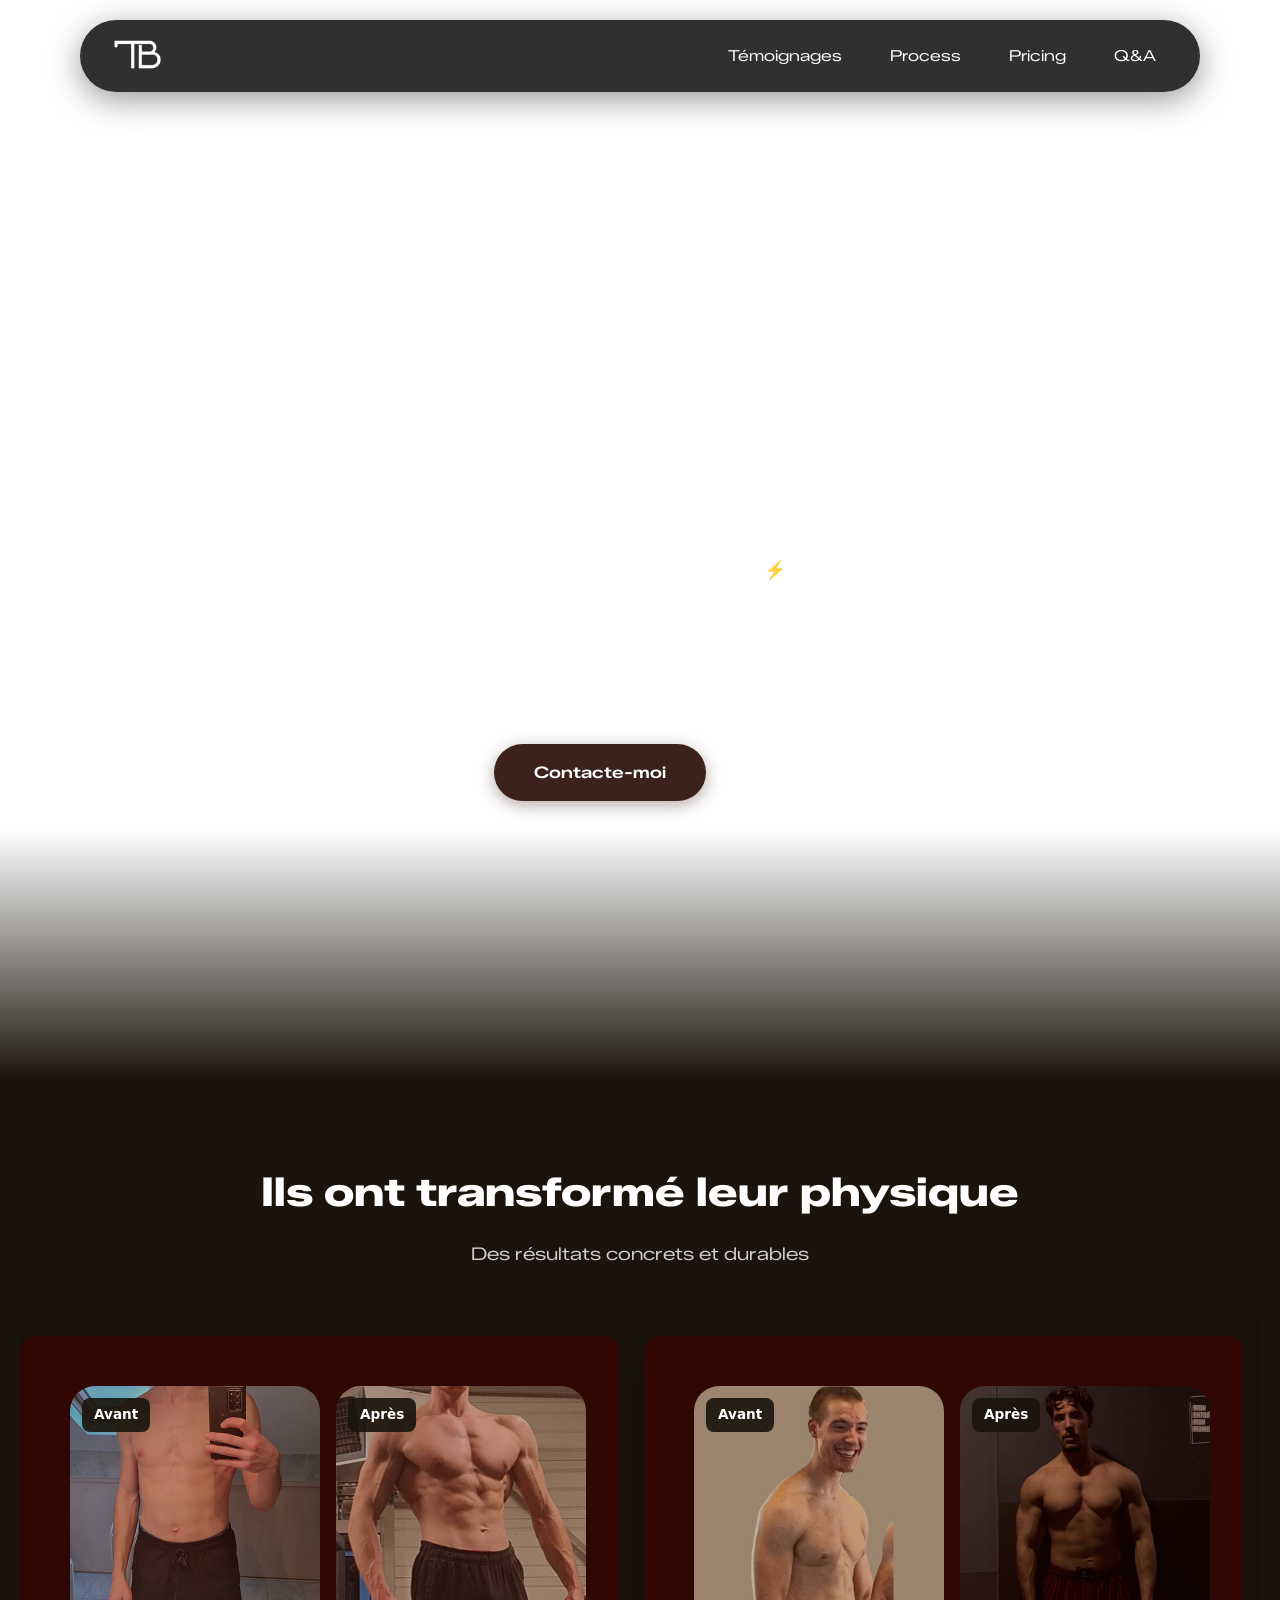
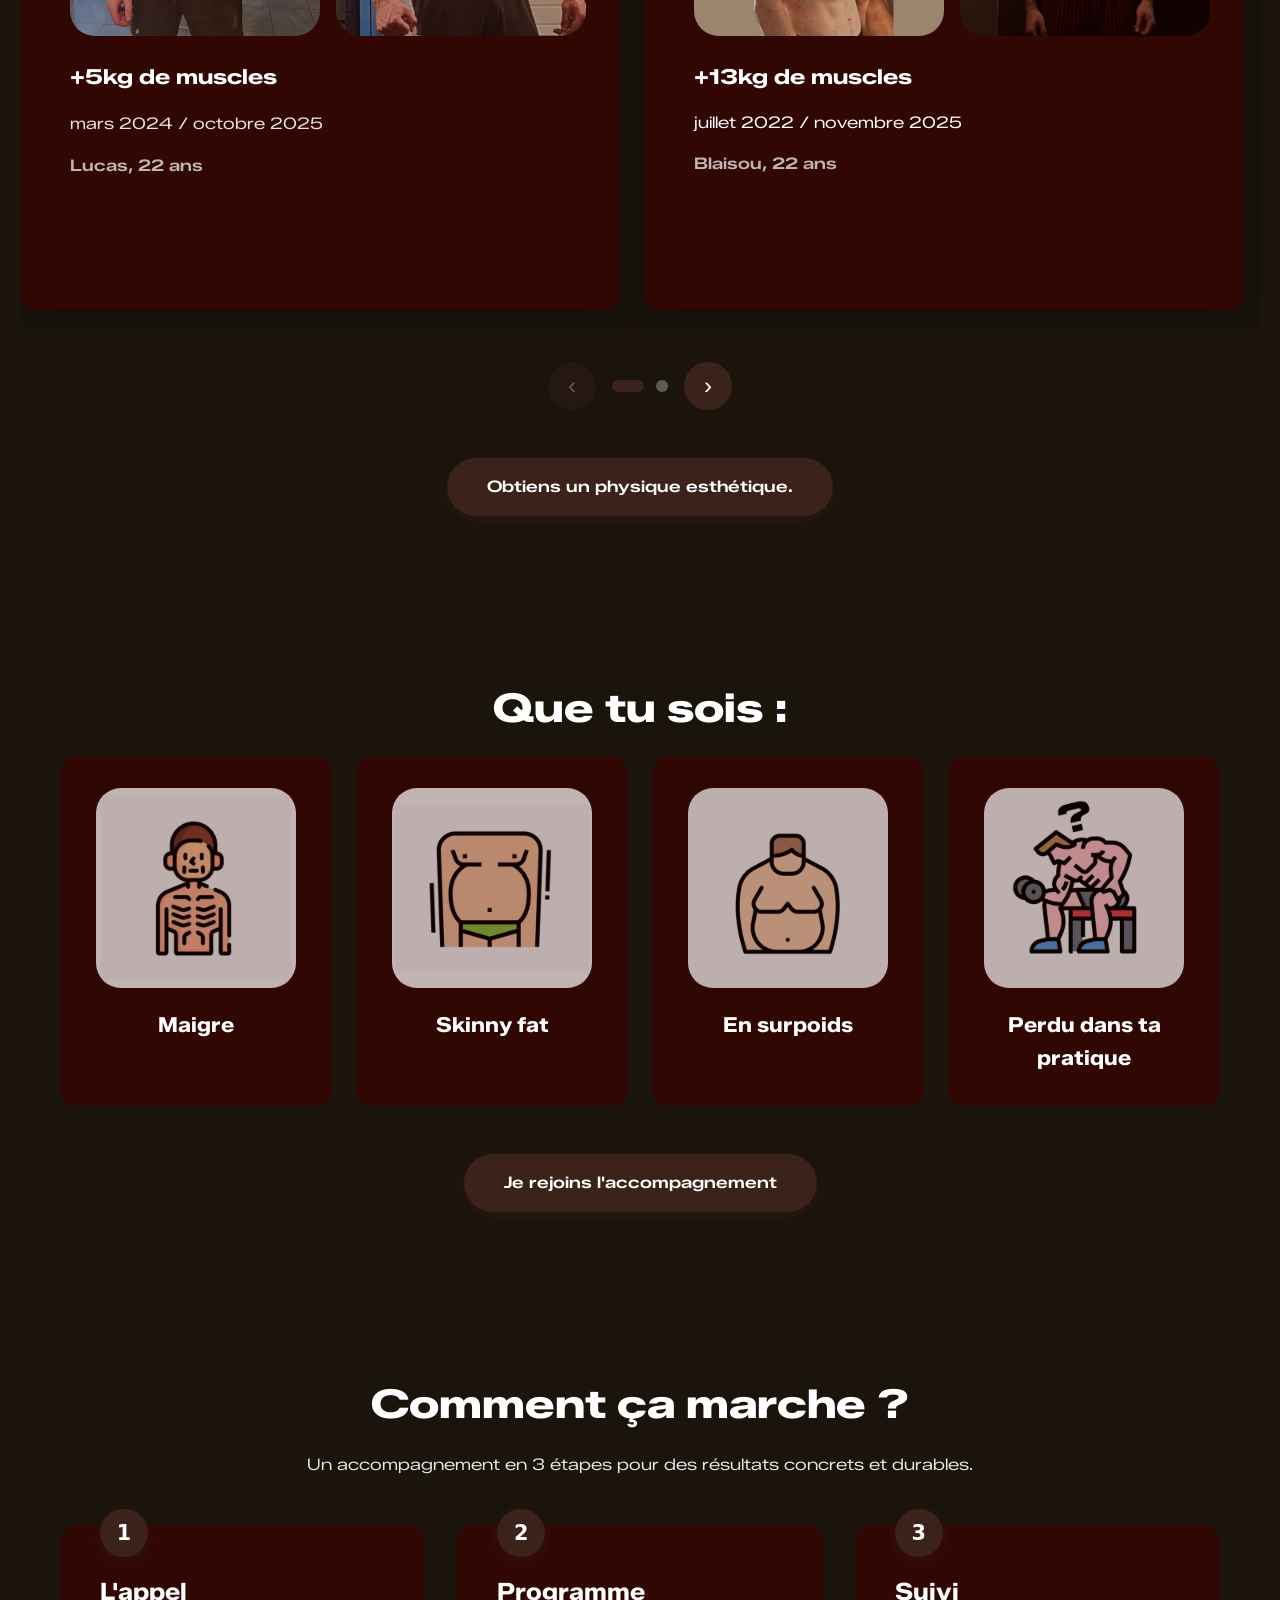
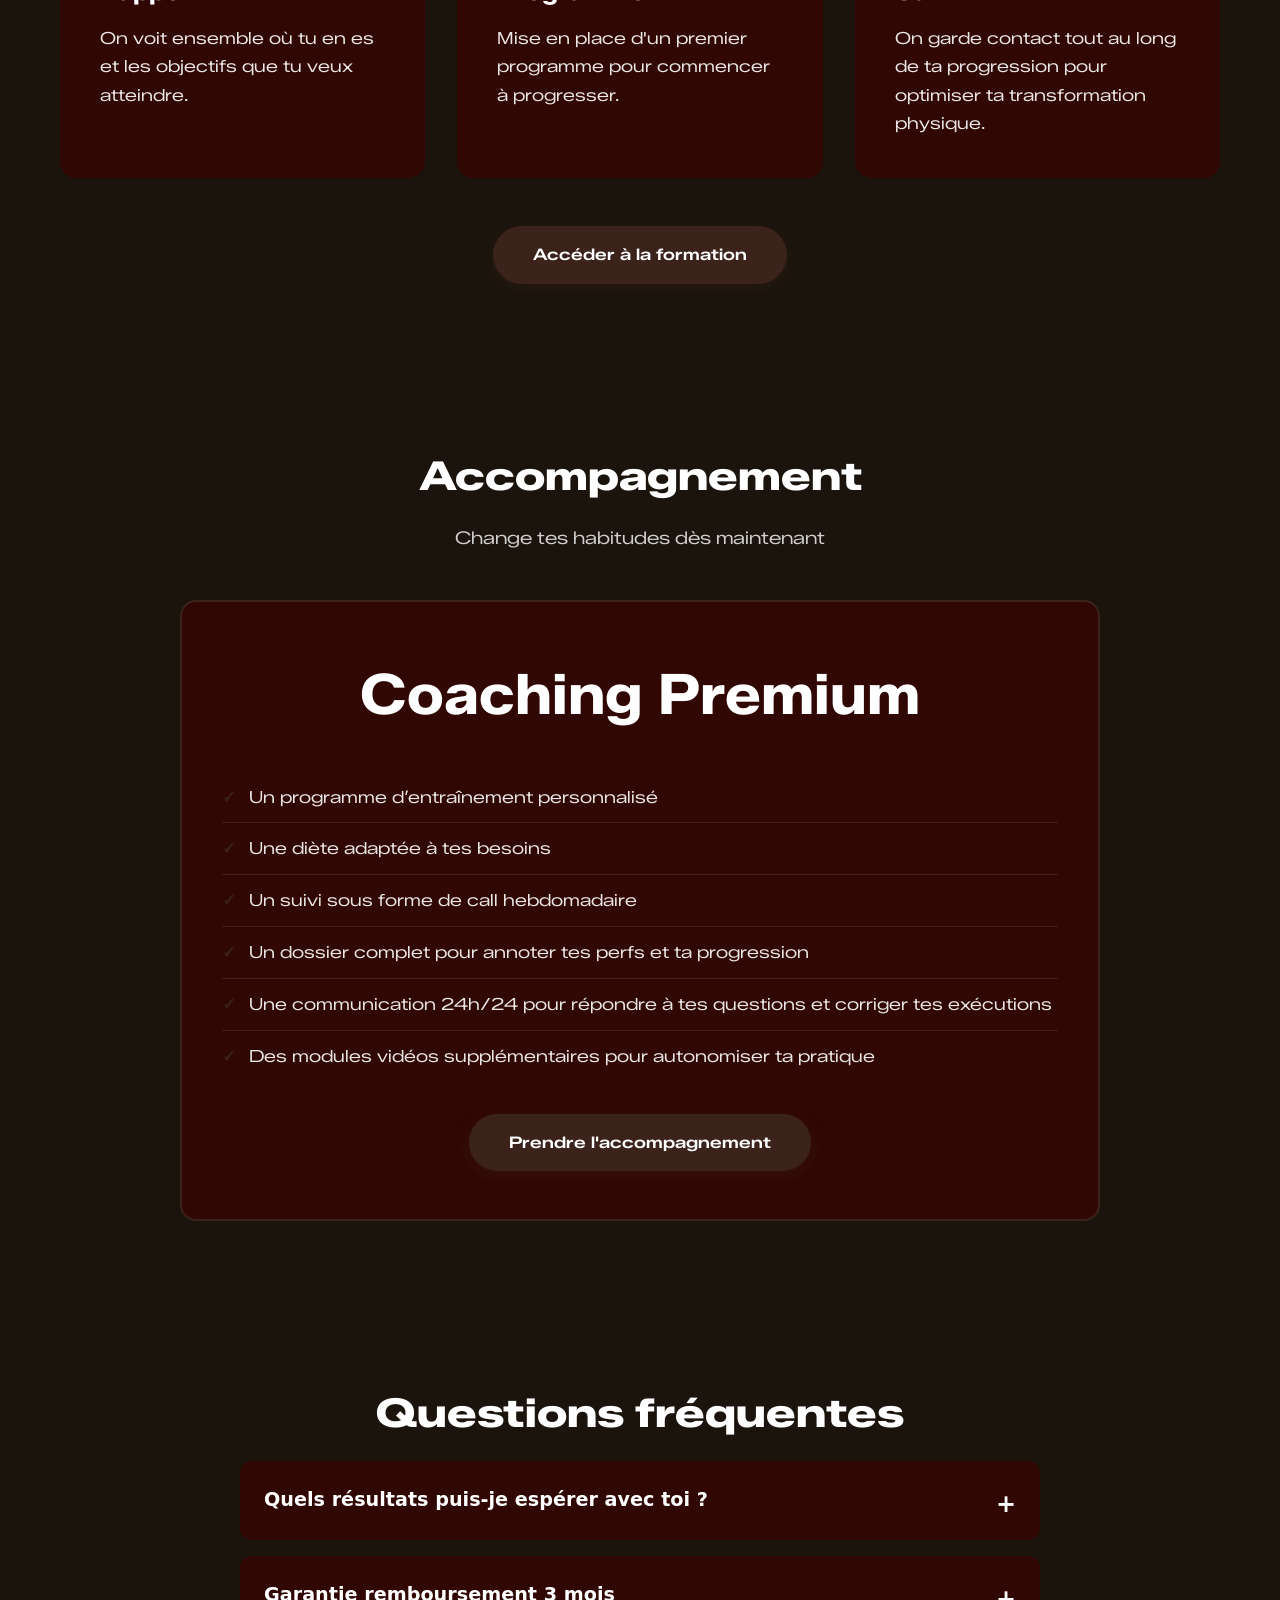
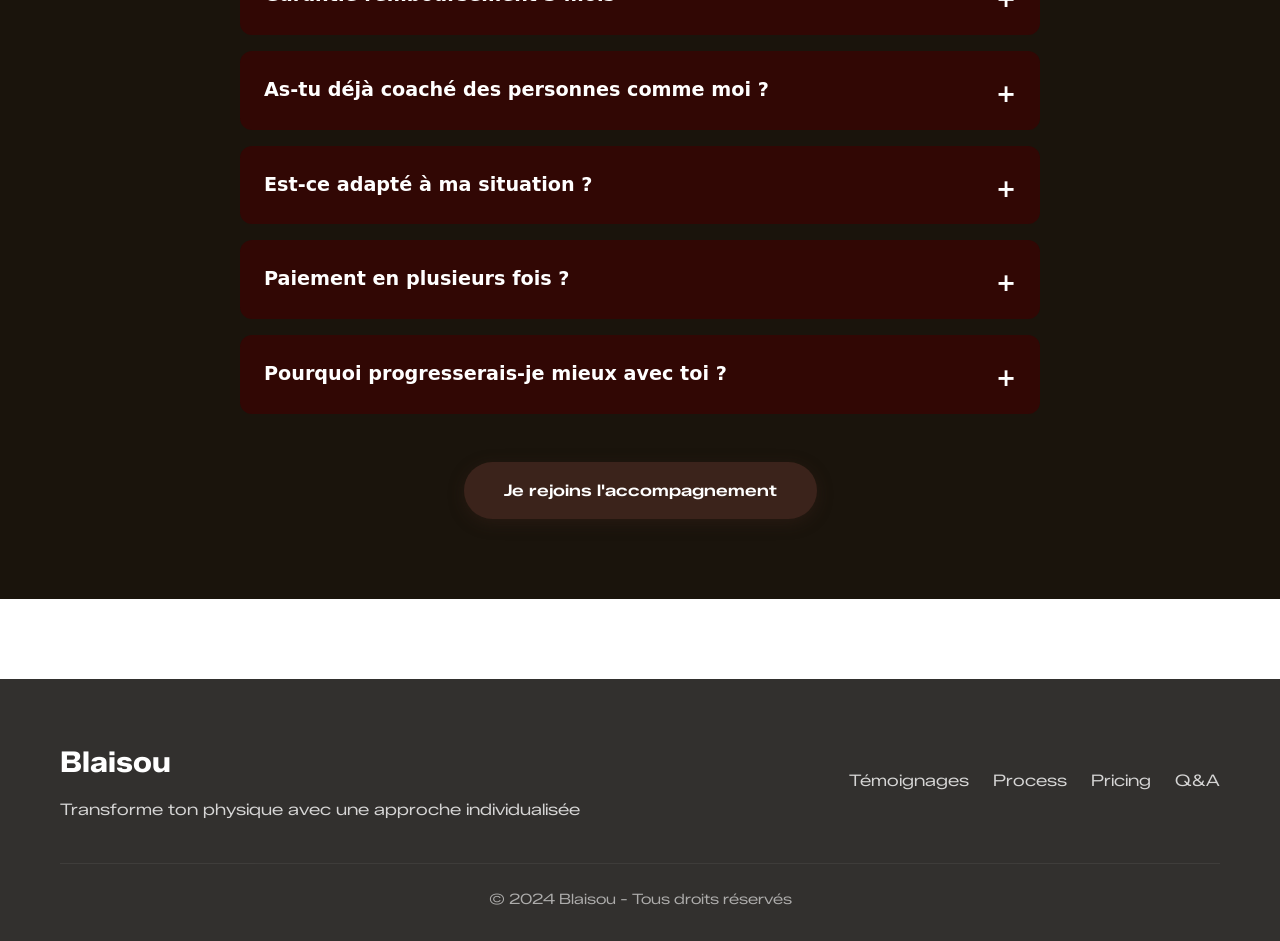
==== index.html @ 5ccdf148 "second commit" ====
<!DOCTYPE html>
<html lang="fr">
  <head>
    <meta charset="UTF-8" />
    <meta name="viewport" content="width=device-width, initial-scale=1.0" />
    <title>Blaisou - Coaching Sportif en Ligne</title>
    <link rel="preconnect" href="https://fonts.googleapis.com" />
    <link rel="preconnect" href="https://fonts.gstatic.com" crossorigin />
    <link
      href="https://fonts.googleapis.com/css2?family=Zalando+Sans+Expanded:ital,wght@0,200..900;1,200..900&family=Zalando+Sans+SemiExpanded:ital,wght@0,200..900;1,200..900&display=swap"
      rel="stylesheet"
    />
    <link
      href="https://fonts.cdnfonts.com/css/akira-expanded"
      rel="stylesheet"
    />

    <link rel="stylesheet" href="./style.css" />
  </head>
  <body>
    <!-- NAVBAR -->
    <nav class="navbar" role="navigation" aria-label="Navigation principale">
        <div class="navbar-overlay" id="navbarOverlay"></div>
          <div class="navbar-content">
            <a href="#" class="navbar-logo" aria-label="Blaisou - Accueil"><img src="./Element_blaisou/img_blaisou/Logo_b.png" alt="logo" /></a>
            
            <button class="navbar-toggle" id="navbarToggle" aria-label="Menu" aria-expanded="false">
                <span></span>
                <span></span>
                <span></span>
            </button>
            
            <div class="navbar-links" id="navbarLinks">
                <a href="#temoignages">Témoignages</a>
                <a href="#process">Process</a>
                <a href="#pricing">Pricing</a>
                <a href="#qa">Q&A</a>
            </div>
        </div>
    </nav>
    <main>
      <!-- HERO SECTION -->
      <section class="hero">
        <video autoplay loop muted playsinline class="hero-video">
          <source
            src="./Element_blaisou/Vidéo/reel-tom.mp4"
            type="video/mp4"
          />
        </video>
        <div class="container">
          <div class="hero-content">
            <div class="hero-text">
              <h1>Comprends ton corps. Transforme ton physique.</h1>
              <p class="subtitle">
                <strong>Blaisou, coaching sportif en ligne ⚡</strong><br />
                J'accompagne les hommes de 18 à 35 ans à perdre du gras et
                prendre du muscle grâce à une approche individualisée basée sur
                la morpho-anatomie.
              </p>
              <a href="https://calendly.com/tomblaise/30min" class="btn-primary"
                >Contacte-moi</a
              >
            </div>
            <div class="hero-image">
              <!-- Remplacer ce div par : <img src="chemin/vers/photo-coach.png" alt="Blaisou - Coach sportif"> -->
            </div>
          </div>
        </div>
      </section>

      <!-- TESTIMONIALS SECTION -->
      <section id="temoignages">
        <div class="container-1">
          <h2 class="section-title">Ils ont transformé leur physique</h2>
          <p class="section-subtitle">Des résultats concrets et durables</p>

          <div class="testimonials-wrapper">
            <div
              class="testimonials-carousel"
              role="region"
              aria-label="Témoignages clients"
            >
              <div class="testimonials-track" id="testimonialsTrack">
                <!-- Testimonial 1 -->
                <article class="testimonial-card">
                  <div class="testimonial-images">
                    <div class="testimonial-img">
                      <div class="img-placeholder">
                        <img
                          src="./Element_blaisou/img_temoignage/Lucas-AV.jpg"
                          alt="Avant"
                        />
                      </div>
                      <span aria-label="Photo avant transformation">Avant</span>
                    </div>
                    <div class="testimonial-img">
                      <div class="img-placeholder">
                        <img
                          src="./Element_blaisou/img_temoignage/Lucas-AP.jpg"
                          alt="Avant"
                        />
                      </div>
                      <span aria-label="Photo après transformation">Après</span>
                    </div>
                  </div>
                  <p class="testimonial-result">+5kg de muscles</p>
                  <p class="testimonial-text">
                    mars 2024 / octobre 2025
                  </p>
                  <p class="testimonial-author">Lucas, 22 ans</p>
                </article>

                <!-- Testimonial 6 -->
                <article class="testimonial-card">
                  <div class="testimonial-images">
                    <div class="testimonial-img">
                      <div class="img-placeholder">
                        <img
                          src="./Element_blaisou/img_temoignage/Blaisou-AVANT.JPG"
                          alt="Avant"
                        />
                      </div>
                      <span aria-label="Photo avant transformation">Avant</span>
                    </div>
                    <div class="testimonial-img">
                      <div class="img-placeholder">
                        <img
                          src="./Element_blaisou/img_temoignage/Blaisou-APRES.JPG"
                          alt="Apres"
                        />
                      </div>
                      <span aria-label="Photo après transformation">Après</span>
                    </div>
                  </div>
                  <p class="testimonial-result">
                    +13kg de muscles <p>juillet 2022 / novembre 2025</p>
                  </p>
                  <p class="testimonial-text"></p>
                  <p class="testimonial-author">Blaisou, 22 ans</p>
                </article>

                <!-- Testimonial 4 -->
                <article class="testimonial-card">
                  <div class="testimonial-images">
                    <div class="testimonial-img">
                      <div class="img-placeholder">
                        <img
                          src="./Element_blaisou/img_temoignage/Hamadine-AV.jpg"
                          alt="Avant"
                        />
                      </div>
                      <span aria-label="Photo avant transformation">Avant</span>
                    </div>
                    <div class="testimonial-img">
                      <div class="img-placeholder">
                        <img
                          src="./Element_blaisou/img_temoignage/Hamadine-AP.jpg"
                          alt="Avant"
                        />
                      </div>
                      <span aria-label="Photo après transformation">Après</span>
                    </div>
                  </div>
                  <p class="testimonial-result">+2kg de muscles</p>
                  <p class="testimonial-text"> mai 2025 / février 2026
                  </p>
                  <p class="testimonial-author">Hamadine, 22 ans</p>
                </article>

                <!-- Testimonial 2 -->
                <article class="testimonial-card">
                  <div class="testimonial-images">
                    <div class="testimonial-img">
                      <div class="img-placeholder">
                        <img
                          src="./Element_blaisou/img_temoignage/Enzo-AV.PNG"
                          alt="Avant"
                        />
                      </div>
                      <span aria-label="Photo avant transformation">Avant</span>
                    </div>
                    <div class="testimonial-img">
                      <div class="img-placeholder">
                        <img
                          src="./Element_blaisou/img_temoignage/Enzo-AP.JPG"
                          alt="Avant"
                        />
                      </div>
                      <span aria-label="Photo après transformation">Après</span>
                    </div>
                  </div>
                  <p class="testimonial-result">-13kg en 6 mois</p>
                  <p class="testimonial-text">
                    “Je commençais à tomber en dépression, tu m’as remonté le
                    moral comme jamais. L’évolution et le travail sont juste
                    fous, j’en suis entièrement satisfait et reconnaissant.”
                  </p>
                  <p class="testimonial-author">Enzo, 18 ans</p>
                </article>

                <!-- Testimonial 3 -->
                <article class="testimonial-card">
                  <div class="testimonial-images">
                    <div class="testimonial-img">
                      <div class="img-placeholder">
                        <img
                          src="./Element_blaisou/img_temoignage/ambroise-AV.jpg"
                          alt="Avant"
                        />
                      </div>
                      <span aria-label="Photo avant transformation">Avant</span>
                    </div>
                    <div class="testimonial-img">
                      <div class="img-placeholder">
                        <img
                          src="./Element_blaisou/img_temoignage/ambroise-AP.PNG"
                          alt="Avant"
                        />
                      </div>
                      <span aria-label="Photo après transformation">Après</span>
                    </div>
                  </div>
                  <p class="testimonial-result">+8kg en 2 mois</p>
                  <p class="testimonial-text">
                  </p>
                  <p class="testimonial-author">Ambroise, 24 ans</p>
                </article>

                <!-- Testimonial 5 -->
                <article class="testimonial-card">
                  <div class="testimonial-images">
                    <div class="testimonial-img">
                      <div class="img-placeholder">
                        <img
                          src="./Element_blaisou/img_temoignage/Yas-AV.jpg"
                          alt="Avant"
                        />
                      </div>
                      <span aria-label="Photo avant transformation">Avant</span>
                    </div>
                    <div class="testimonial-img">
                      <div class="img-placeholder">
                        <img
                          src="./Element_blaisou/img_temoignage/Yas-AP.jpg"
                          alt="Apres"
                        />
                      </div>
                      <span aria-label="Photo après transformation">Après</span>
                    </div>
                  </div>
                  <p class="testimonial-result">-20kg de gras</p>
                  <p class="testimonial-text">
                    “Ma transformation était inenvisageable il y a encore 1 an.
                    Aujourd’hui je me suis enfin réapproprié mon corps.”
                  </p>
                  <p class="testimonial-author">Yas, 25 ans</p>
                </article>
              </div>
            </div>

            <!-- Contrôles du carrousel -->
            <div class="carousel-controls">
              <button
                class="carousel-btn"
                id="prevBtn"
                aria-label="Témoignage précédent"
              >
                ‹
              </button>
              <div class="carousel-dots" id="carouselDots"></div>
              <button
                class="carousel-btn"
                id="nextBtn"
                aria-label="Témoignage suivant"
              >
                ›
              </button>
            </div>
          </div>

          <div class="testimonials-cta">
            <a href="https://calendly.com/tomblaise/30min" class="btn-primary"
              >Obtiens un physique esthétique.</a
            >
          </div>
        </div>
      </section>

      <!-- TARGET SECTION -->
      <section>
        <div class="container">
          <h2 class="section-title">Que tu sois :</h2>

          <div class="target-grid">
            <article class="target-card">
              <div class="img-placeholder">
                <img
                  src="./Element_blaisou/img_blaisou/Picto/Maigre.jpg"
                  alt="Musclé mais gras"
                />
              </div>
              <h3>Maigre</h3>
            </article>

            <article class="target-card">
              <div class="img-placeholder">
                <img
                  src="./Element_blaisou/img_blaisou/Picto/Muscle_gras.jpg"
                  alt="Maigre et mal dans ta peau"
                />
              </div>
              <h3>Skinny fat</h3>
            </article>

            <article class="target-card">
              <div class="img-placeholder">
                <img
                  src="./Element_blaisou/img_blaisou/Picto/Surpoids.jpg"
                  alt="En surpoids"
                />
              </div>
              <h3>En surpoids</h3>
            </article>

            <article class="target-card">
              <div class="img-placeholder">
                <img
                  src="./Element_blaisou/img_blaisou/Picto/Perdu.jpg"
                  alt="Perdu dans ta pratique"
                />
              </div>
              <h3>Perdu dans ta pratique</h3>
            </article>
          </div>

          <div class="target-cta">
            <a href="https://calendly.com/tomblaise/30min" class="btn-primary"
              >Je rejoins l'accompagnement</a
            >
          </div>
        </div>
      </section>

      <!-- PROCESS SECTION -->
      <section id="process">
        <div class="container">
          <h2 class="section-title">Comment ça marche ?</h2>
          <p class="process-intro">
            Un accompagnement en 3 étapes pour des résultats concrets et
            durables.
          </p>

          <div class="process-steps">
            <article class="process-step" data-step="1">
              <h3>L'appel</h3>
              <p>
                On voit ensemble où tu en es et les objectifs que tu veux
                atteindre.
              </p>
            </article>

            <article class="process-step" data-step="2">
              <h3>Programme</h3>
              <p>
                Mise en place d'un premier programme pour commencer à
                progresser.
              </p>
            </article>

            <article class="process-step" data-step="3">
              <h3>Suivi</h3>
              <p>
                On garde contact tout au long de ta progression pour optimiser
                ta transformation physique.
              </p>
            </article>
          </div>

          <div class="process-cta">
            <a href="https://calendly.com/tomblaise/30min" class="btn-primary"
              >Accéder à la formation</a
            >
          </div>
        </div>
      </section>

      <!-- PRICING SECTION -->
      <section id="pricing">
        <div class="container">
          <h2 class="section-title">Accompagnement</h2>
          <p class="section-subtitle">Change tes habitudes dès maintenant</p>

          <div class="pricing-grid">
            <!-- Offre Active -->
            <article class="pricing-card active">
              <div class="pricing-price"><h3>Coaching Premium</h3></div>
              <ul class="pricing-features">
                <li>Un programme d’entraînement personnalisé</li>
                <li>Une diète adaptée à tes besoins</li>
                <li>Un suivi sous forme de call hebdomadaire</li>
                <li>
                  Un dossier complet pour annoter tes perfs et ta progression
                </li>
                <li>
                  Une communication 24h/24 pour répondre à tes questions et corriger tes exécutions                    
                </li>
                <li>
                    Des modules vidéos supplémentaires pour autonomiser ta pratique
                </li>
              </ul>
              <a href="https://calendly.com/tomblaise/30min" class="btn-primary"
                >Prendre l'accompagnement</a
              >
            </article>

            <!-- Offre Locked 
            <article class="pricing-card locked">
              <div class="lock-icon" aria-label="Offre verrouillée">🔒</div>
              <h3>Bientôt accessible</h3>
              <button
                class="btn-primary"
                disabled
                aria-label="Offre non disponible actuellement"
              >
                Indisponible
              </button>
            </article>-->
          </div>
        </div>
      </section>

      <!-- Q&A SECTION -->
      <section id="qa">
        <div class="container">
          <h2 class="section-title">Questions fréquentes</h2>

          <div class="qa-list">
            <details>
              <summary>Quels résultats puis-je espérer avec toi ?</summary>
              <div class="qa-answer">
                <div class="qa-answer-inner">
                  <p>
                    Il n'y a pas de formule magique car cela dépend de chacun,
                    mais si tu t'investis, je te garantis des résultats concrets
                    en quelques semaines seulement.
                  </p>
                </div>
              </div>
            </details>

            <details>
              <summary>Garantie remboursement 3 mois</summary>
              <div class="qa-answer">
                <div class="qa-answer-inner">
                  <p>
                    Il n’y a pas de garantie “remboursé sous 3 mois”.
                    Une fois l’accompagnement démarré et les contenus accessibles, 
                    aucun remboursement n’est possible, conformément aux CGV.
                  </p>
                </div>
              </div>
            </details>

            <details>
              <summary>As-tu déjà coaché des personnes comme moi ?</summary>
              <div class="qa-answer">
                <div class="qa-answer-inner">
                  <p>
                    Je prends en charge quiconque s'entraînant depuis cinq ans
                    ou moins. Débutant, intermédiaire ou simplement perdu dans
                    ta pratique, tu es le bienvenu !
                  </p>
                </div>
              </div>
            </details>

            <details>
              <summary>Est-ce adapté à ma situation ?</summary>
              <div class="qa-answer">
                <div class="qa-answer-inner">
                  <p>
                    L'accompagnement s'adapte à ton emploi du temps, tes
                    contraintes et ton matériel disponible. Que tu t'entraînes
                    en salle ou à domicile, que tu disposes de 3 ou 6 séances
                    par semaine, le programme sera construit pour toi. Les
                    contraintes alimentaires et préférences personnelles sont
                    également prises en compte dans ton plan nutrition.
                  </p>
                </div>
              </div>
            </details>

            <details>
              <summary>Paiement en plusieurs fois ?</summary>
              <div class="qa-answer">
                <div class="qa-answer-inner">
                  <p>
                    Un paiement en deux temps est prévu : 30 % à la signature, 
                    puis le solde au démarrage du programme.
                    D’autres facilités peuvent être envisagées au cas par cas.
                  </p>
                </div>
              </div>
            </details>

            <details>
              <summary>Pourquoi progresserais-je mieux avec toi ?</summary>
              <div class="qa-answer">
                <div class="qa-answer-inner">
                  <p>
                    Mon approche combine formation médicale (médecine et
                    kinésithérapie) et expérience terrain. Je ne te donne pas un
                    programme générique, mais une méthode adaptée à ta
                    morphologie unique. Tu comprends le "pourquoi" derrière
                    chaque exercice et chaque choix nutritionnel, ce qui te rend
                    progressivement autonome et optimise tes résultats sur le
                    long terme.
                  </p>
                </div>
              </div>
            </details>
          </div>

          <div class="qa-cta">
            <a href="https://calendly.com/tomblaise/30min" class="btn-primary"
              >Je rejoins l'accompagnement</a
            >
          </div>
        </div>
      </section>
    </main>

    <!-- FOOTER -->
    <footer>
      <div class="container">
        <div class="footer-content">
          <div class="footer-brand">
            <h3>Blaisou</h3>
            <p>Transforme ton physique avec une approche individualisée</p>
          </div>
          <nav class="footer-links" aria-label="Navigation secondaire">
            <a href="#temoignages">Témoignages</a>
            <a href="#process">Process</a>
            <a href="#pricing">Pricing</a>
            <a href="#qa">Q&A</a>
          </nav>
        </div>
        <div class="footer-bottom">
          <p>&copy; 2024 Blaisou - Tous droits réservés</p>
        </div>
      </div>
    </footer>
    <script src="./app.js" defer></script>
  </body>
</html>
---- style.css ----
/* ===== RESET & BASE ===== */
* {
  margin: 0;
  padding: 0;
  box-sizing: border-box;
}

html {
  scroll-behavior: smooth;
}

body {
  font-family: system-ui, -apple-system, BlinkMacSystemFont, "Segoe UI", Roboto,
    sans-serif;
  background-color: transparent;
  color: #ffffff;
  line-height: 1.6;
  padding-top: 0;
}

h1 {
  font-family: "Akira Expanded", sans-serif;
}

h2,
a,
p {
  font-family: "Zalando Sans Expanded", sans-serif;
}

h3 {
  font-family: "Zalando Sans SemiExpanded", sans-serif;
}

/* Background uni pour les sections autres que hero */
main > section:not(.hero),
footer {
  background-color: #1a140c;
  position: relative;
}

/* Container */
.container {
  max-width: 1200px;
  margin: 0 auto;
  padding: 0 20px;
}

.container-1 {
  max-width: 1920px;
  margin: 0 auto;
  padding: 0 20px;
}

/* ===== NAVBAR ===== */
.navbar {
  position: sticky;
  top: 20px;
  z-index: 1000;
  max-width: 1160px;
  padding: 0 20px;
  margin: auto;
}

.navbar-content {
  background-color: #32302e;
  border-radius: 50px;
  padding: 16px 32px;
  display: flex;
  justify-content: space-between;
  align-items: center;
  box-shadow: 0 8px 32px rgba(0, 0, 0, 0.4);
}

.navbar-logo img {
  max-height: 33px;
  max-width: 150px;
}

.navbar-logo {
  font-size: 0.5rem;
  font-weight: 700;
  color: #ffffff;
  text-decoration: none;
}
/* Menu burger */
.navbar-toggle {
  display: none;
  flex-direction: column;
  gap: 5px;
  background: none;
  border: none;
  cursor: pointer;
  padding: 8px;
  z-index: 1001;
}

.navbar-toggle span {
  width: 25px;
  height: 3px;
  background-color: #ffffff;
  border-radius: 3px;
  transition: all 0.3s ease;
}

.navbar-toggle.active span:nth-child(1) {
  transform: rotate(45deg) translate(7px, 7px);
}

.navbar-toggle.active span:nth-child(2) {
  opacity: 0;
}

.navbar-toggle.active span:nth-child(3) {
  transform: rotate(-45deg) translate(7px, -7px);
}

.navbar-links {
  display: flex;
  gap: 24px;
  flex-wrap: wrap;
  align-items: center;
}

.navbar-links a {
  color: #ffffff;
  text-decoration: none;
  font-size: 0.95rem;
  transition: opacity 0.3s ease;
  padding: 8px 12px;
  border-radius: 8px;
}

.navbar-links a:hover {
  opacity: 0.7;
}

.navbar-links a:focus {
  outline: 2px solid #ffffff;
  outline-offset: 2px;
}

/* Responsive mobile */
@media (max-width: 767px) {
  .navbar-toggle {
    display: flex;
  }

  .navbar-links {
    position: fixed;
    top: 0;
    right: -100%;
    width: 70%;
    max-width: 300px;
    height: 100vh;
    background-color: #32302e;
    flex-direction: column;
    justify-content: center;
    align-items: center;
    gap: 32px;
    transition: right 0.4s ease;
    box-shadow: -4px 0 20px rgba(0, 0, 0, 0.5);
    z-index: 1001;
  }

  .navbar-links.active {
    right: 0;
  }

  .navbar-links a {
    font-size: 1.2rem;
    padding: 12px 24px;
    position: relative;
    z-index: 1002;
  }

  /* Overlay pour fermer le menu */
  .navbar-overlay {
    position: fixed;
    top: 0;
    left: 0;
    width: 100%;
    height: 100vh;
    background-color: rgba(0, 0, 0, 0.7);
    opacity: 0;
    visibility: hidden;
    transition: opacity 0.4s ease, visibility 0.4s ease;
    z-index: 999;
  }

  .navbar-overlay.active {
    opacity: 1;
    visibility: visible;
  }
}
/* ===== HERO SECTION ===== */
.hero {
  position: relative;
  overflow: hidden;
  min-height: 80vh; /* Ajuste la hauteur selon tes besoins */
  display: flex;
  align-items: center;
  padding: 100px 0 80px;
  margin-top: -72px;
}

/* Stylisation de la vidéo pour qu'elle remplisse tout l'espace */
.hero-video {
  position: absolute;
  top: 0;
  left: 0;
  width: 100%;
  height: 100%;
  object-fit: cover; /* Important : la vidéo couvre tout sans se déformer */
  z-index: -2; /* Derrière tout le contenu */
}

/* Background image avec dégradé en bas */
.hero::before {
  content: "";
  width: 100%;
  height: 100vh;
  z-index: -1;
}

/* Ton dégradé pour la transition vers la section suivante */
.hero::after {
  content: "";
  position: absolute;
  bottom: 0;
  left: 0;
  width: 100%;
  height: 250px; /* Un peu plus grand pour un fondu plus doux */
  background: linear-gradient(to bottom, transparent 0%, #1a140c 100%);
  z-index: 0; /* Entre la vidéo et le texte */
}

.hero-content {
  display: grid;
  grid-template-columns: 1fr;
  gap: 48px;
  align-items: center;
}

.hero-text {
  text-align: center;
}

.hero-text h1 {
  font-size: 2.5rem;
  font-weight: 800;
  line-height: 1.2;
  margin-bottom: 24px;
}

.hero-text .subtitle {
  font-size: 1.1rem;
  line-height: 1.8;
  margin-bottom: 32px;
  opacity: 0.9;
}

.hero-image {
  position: relative;
  display: flex;
  align-items: center;
  justify-content: center;
}

/* Image du coach avec fond transparent - à remplacer par vraie image */
.hero-image img {
  width: 100%;
  max-width: 250px;
  border-radius: 50px;
  height: 450px;
  object-fit: contain;
  filter: drop-shadow(0 20px 60px rgba(0, 0, 0, 0.5));
}

/* Placeholder en attendant l'image */
.hero-image .img-placeholder {
  width: 100%;
  max-width: 500px;
  height: 500px;
  background: linear-gradient(
    135deg,
    rgba(49, 7, 4, 0.3) 0%,
    rgba(59, 35, 27, 0.3) 100%
  );
  border-radius: 16px;
  display: flex;
  align-items: center;
  justify-content: center;
  font-size: 0.9rem;
  opacity: 0.6;
  border: 2px dashed rgba(255, 255, 255, 0.2);
}

/* ===== BUTTONS ===== */
.btn-primary {
  display: inline-block;
  background-color: #3b231b;
  color: #ffffff;
  padding: 16px 40px;
  border-radius: 50px;
  text-decoration: none;
  font-weight: 600;
  font-size: 1rem;
  transition: transform 0.3s ease, box-shadow 0.3s ease;
  border: none;
  cursor: pointer;
  box-shadow: 0 4px 16px rgba(59, 35, 27, 0.4);
}

.btn-primary:hover {
  transform: translateY(-2px);
  box-shadow: 0 6px 24px rgba(59, 35, 27, 0.6);
}

.btn-primary:focus {
  outline: 2px solid #ffffff;
  outline-offset: 2px;
}

.btn-primary:disabled {
  opacity: 0.5;
  cursor: not-allowed;
}

/* ===== SECTIONS ===== */
section {
  padding: 80px 0;
}

/* Classe générique pour les placeholders d'images (hors hero) */
.img-placeholder {
  border-radius: 16px;
  display: flex;
  align-items: center;
  justify-content: center;
  font-size: 1rem;
  opacity: 0.7;
  max-width: 300px;
}

.section-title {
  font-size: 2.5rem;
  font-weight: 800;
  text-align: center;
  margin-bottom: 16px;
}

.section-subtitle {
  text-align: center;
  font-size: 1.1rem;
  opacity: 0.8;
  margin-bottom: 48px;
}

/* ===== TESTIMONIALS SECTION ===== */
.testimonials-wrapper {
  position: relative;
  max-width: 1920px;
  margin: 0 auto;
}

.testimonials-carousel {
  display: flex;
  gap: 24px;
  overflow: hidden;
  padding: 20px 0;
}

.testimonials-track {
  display: flex;
  gap: 24px;
  transition: transform 0.5s ease;
}

.testimonial-card {
  background-color: #310704;
  border-radius: 16px;
  padding: 50px;
  box-shadow: 0 8px 32px rgba(0, 0, 0, 0.3);
  max-width: 600px;
}

.testimonial-images {
  display: grid;
  grid-template-columns: 1fr 1fr;
  gap: 16px;
  margin-bottom: 24px;
}

.testimonial-img {
  position: relative;
}

.testimonial-img .img-placeholder img {
  height: 250px;
  border-radius: 25px;
  object-fit: cover;
}

img {
  object-fit: fill;
}

.testimonial-img span {
  position: absolute;
  top: 12px;
  left: 12px;
  background-color: rgba(26, 20, 12, 0.9);
  padding: 6px 12px;
  border-radius: 8px;
  font-size: 0.85rem;
  font-weight: 600;
}

.testimonial-result {
  font-size: 1.3rem;
  font-weight: 700;
  margin-bottom: 16px;
  color: #ffffff;
}

.testimonial-text {
  font-size: 1rem;
  line-height: 1.7;
  opacity: 0.9;
  margin-bottom: 16px;
}

.testimonial-author {
  font-weight: 600;
  opacity: 0.7;
}

/* Contrôles du carrousel */
.carousel-controls {
  display: flex;
  justify-content: center;
  align-items: center;
  gap: 16px;
  margin-top: 32px;
}

.carousel-btn {
  background-color: #3b231b;
  color: #ffffff;
  border: none;
  width: 48px;
  height: 48px;
  border-radius: 50%;
  font-size: 1.5rem;
  cursor: pointer;
  transition: all 0.3s ease;
  display: flex;
  align-items: center;
  justify-content: center;
}

.carousel-btn:hover {
  background-color: #4d2e23;
  transform: scale(1.1);
}

.carousel-btn:focus {
  outline: 2px solid #ffffff;
  outline-offset: 2px;
}

.carousel-btn:disabled {
  opacity: 0.3;
  cursor: not-allowed;
}

.carousel-dots {
  display: flex;
  gap: 12px;
}

.carousel-dot {
  width: 12px;
  height: 12px;
  border-radius: 50%;
  background-color: rgba(255, 255, 255, 0.3);
  border: none;
  cursor: pointer;
  transition: all 0.3s ease;
}

.carousel-dot.active {
  background-color: #3b231b;
  width: 32px;
  border-radius: 6px;
}

.carousel-dot:hover {
  background-color: rgba(255, 255, 255, 0.5);
}

.carousel-dot:focus {
  outline: 2px solid #ffffff;
  outline-offset: 2px;
}

.testimonials-cta {
  text-align: center;
  margin-top: 48px;
}

/* ===== TARGET SECTION ===== */
.target-grid {
  display: grid;
  grid-template-columns: 1fr;
  gap: 24px;
  margin-bottom: 48px;
}

.target-card {
  background-color: #310704;
  border-radius: 16px;
  padding: 32px;
  text-align: center;
  transition: transform 0.3s ease;
}

.target-card:hover {
  transform: translateY(-4px);
}

.target-card .img-placeholder {
  height: 200px;
  margin-bottom: 20px;
}
.target-card .img-placeholder img {
  max-height: 200px;
  border-radius: 25px;
}
.target-card h3 {
  font-size: 1.3rem;
  font-weight: 700;
}

.target-cta {
  text-align: center;
}

/* ===== PROCESS SECTION ===== */
.process-intro {
  text-align: center;
  max-width: 700px;
  margin: 0 auto 48px;
  opacity: 0.9;
}

.process-steps {
  display: grid;
  grid-template-columns: 1fr;
  gap: 32px;
  margin-bottom: 48px;
}

.process-step {
  background-color: #310704;
  border-radius: 16px;
  padding: 40px;
  position: relative;
}

.process-step::before {
  content: attr(data-step);
  position: absolute;
  top: -16px;
  left: 40px;
  background-color: #3b231b;
  color: #ffffff;
  width: 48px;
  height: 48px;
  border-radius: 50%;
  display: flex;
  align-items: center;
  justify-content: center;
  font-size: 1.3rem;
  font-weight: 800;
  box-shadow: 0 4px 16px rgba(59, 35, 27, 0.4);
}

.process-step h3 {
  font-size: 1.5rem;
  font-weight: 700;
  margin-bottom: 12px;
  margin-top: 8px;
}

.process-step p {
  font-size: 1.05rem;
  opacity: 0.9;
  line-height: 1.7;
}

.process-cta {
  text-align: center;
}

/* ===== PRICING SECTION ===== */

.pricing-features li {
  font-family: "Zalando Sans Expanded", sans-serif;
}

.pricing-grid {
  display: grid;
  grid-template-columns: 1fr;
  gap: 32px;
  max-width: 920px;
  margin: 0 auto;
}

.pricing-card {
  background-color: #310704;
  border-radius: 16px;
  padding: 48px 40px;
  text-align: center;
  position: relative;
}

.pricing-card.active {
  border: 2px solid #3b231b;
}

.pricing-price {
  font-family: "Zalando Expanded", sans-serif;
  font-size: 3rem;
  font-weight: 800;
  margin-bottom: 32px;
}

.pricing-features {
  list-style: none;
  margin-bottom: 32px;
  text-align: left;
}

.pricing-features li {
  font-size: 1.05rem;
  padding: 12px 0;
  border-bottom: 1px solid rgba(255, 255, 255, 0.1);
  opacity: 0.9;
}

.pricing-features li:last-child {
  border-bottom: none;
}

.pricing-features li::before {
  content: "✓ ";
  color: #3b231b;
  font-weight: 800;
  margin-right: 8px;
}

.pricing-card.locked {
  opacity: 0.6;
}

.pricing-card.locked .lock-icon {
  font-size: 3rem;
  margin-bottom: 24px;
}

.pricing-card.locked h3 {
  font-size: 1.5rem;
  margin-bottom: 32px;
}

/* ===== Q&A SECTION ===== */
.qa-list {
  max-width: 800px;
  margin: 0 auto 48px;
}

details {
  background-color: #310704;
  border-radius: 12px;
  margin-bottom: 16px;
  padding: 24px;
  cursor: pointer;
  overflow: hidden;
  transition: background-color 0.3s ease;
}

details:hover {
  background-color: #3d0905;
}

summary {
  font-size: 1.2rem;
  font-weight: 700;
  list-style: none;
  cursor: pointer;
  position: relative;
  padding-right: 32px;
  transition: color 0.3s ease;
}

summary::-webkit-details-marker {
  display: none;
}

summary::after {
  content: "+";
  position: absolute;
  right: 0;
  top: 0;
  font-size: 1.5rem;
  font-weight: 800;
  transition: transform 0.3s ease, color 0.3s ease;
}

details[open] summary::after {
  transform: rotate(45deg);
  color: #ffffff;
}

summary:focus {
  outline: 2px solid #ffffff;
  outline-offset: 2px;
  border-radius: 8px;
}

/* Animation fluide du contenu */
.qa-answer {
  display: grid;
  grid-template-rows: 0fr;
  transition: grid-template-rows 0.4s ease;
  overflow: hidden;
}

details[open] .qa-answer {
  grid-template-rows: 1fr;
}

.qa-answer-inner {
  min-height: 0;
}

.qa-answer p {
  margin-top: 16px;
  font-size: 1.05rem;
  line-height: 1.8;
  opacity: 0.9;
}

.qa-cta {
  text-align: center;
}

/* ===== FOOTER ===== */
footer {
  background-color: #32302e;
  padding: 60px 0 30px;
  margin-top: 80px;
}

.footer-content {
  display: grid;
  grid-template-columns: 1fr;
  gap: 40px;
  margin-bottom: 40px;
}

.footer-brand h3 {
  font-size: 1.8rem;
  font-weight: 700;
  margin-bottom: 12px;
}

.footer-brand p {
  opacity: 0.8;
}

.footer-links {
  display: flex;
  flex-wrap: wrap;
  gap: 24px;
}

.footer-links a {
  color: #ffffff;
  text-decoration: none;
  opacity: 0.8;
  transition: opacity 0.3s ease;
}

.footer-links a:hover {
  opacity: 1;
}

.footer-links a:focus {
  outline: 2px solid #ffffff;
  outline-offset: 2px;
  border-radius: 4px;
}

.footer-bottom {
  text-align: center;
  padding-top: 24px;
  border-top: 1px solid rgba(255, 255, 255, 0.1);
  opacity: 0.6;
  font-size: 0.9rem;
}

/* ===== RESPONSIVE ===== */
@media (min-width: 768px) {
  .hero-content {
    grid-template-columns: 1fr 1fr;
  }

  .hero-text h1 {
    font-size: 3rem;
  }

  .testimonial-card {
    flex: 0 0 calc(50% - 12px);
  }

  .target-grid {
    grid-template-columns: repeat(2, 1fr);
  }

  .process-steps {
    grid-template-columns: 1fr;
  }

  .pricing-grid {
    grid-template-columns: repeat(1, 1fr);
  }

  .footer-content {
    grid-template-columns: 2fr 1fr;
    align-items: center;
  }

  .footer-links {
    justify-content: flex-end;
  }
}

@media (min-width: 1024px) {
  .testimonial-card {
    flex: 0 0 calc(10% - 5px);
  }

  .target-grid {
    grid-template-columns: repeat(4, 1fr);
  }

  .process-steps {
    grid-template-columns: repeat(3, 1fr);
  }
}
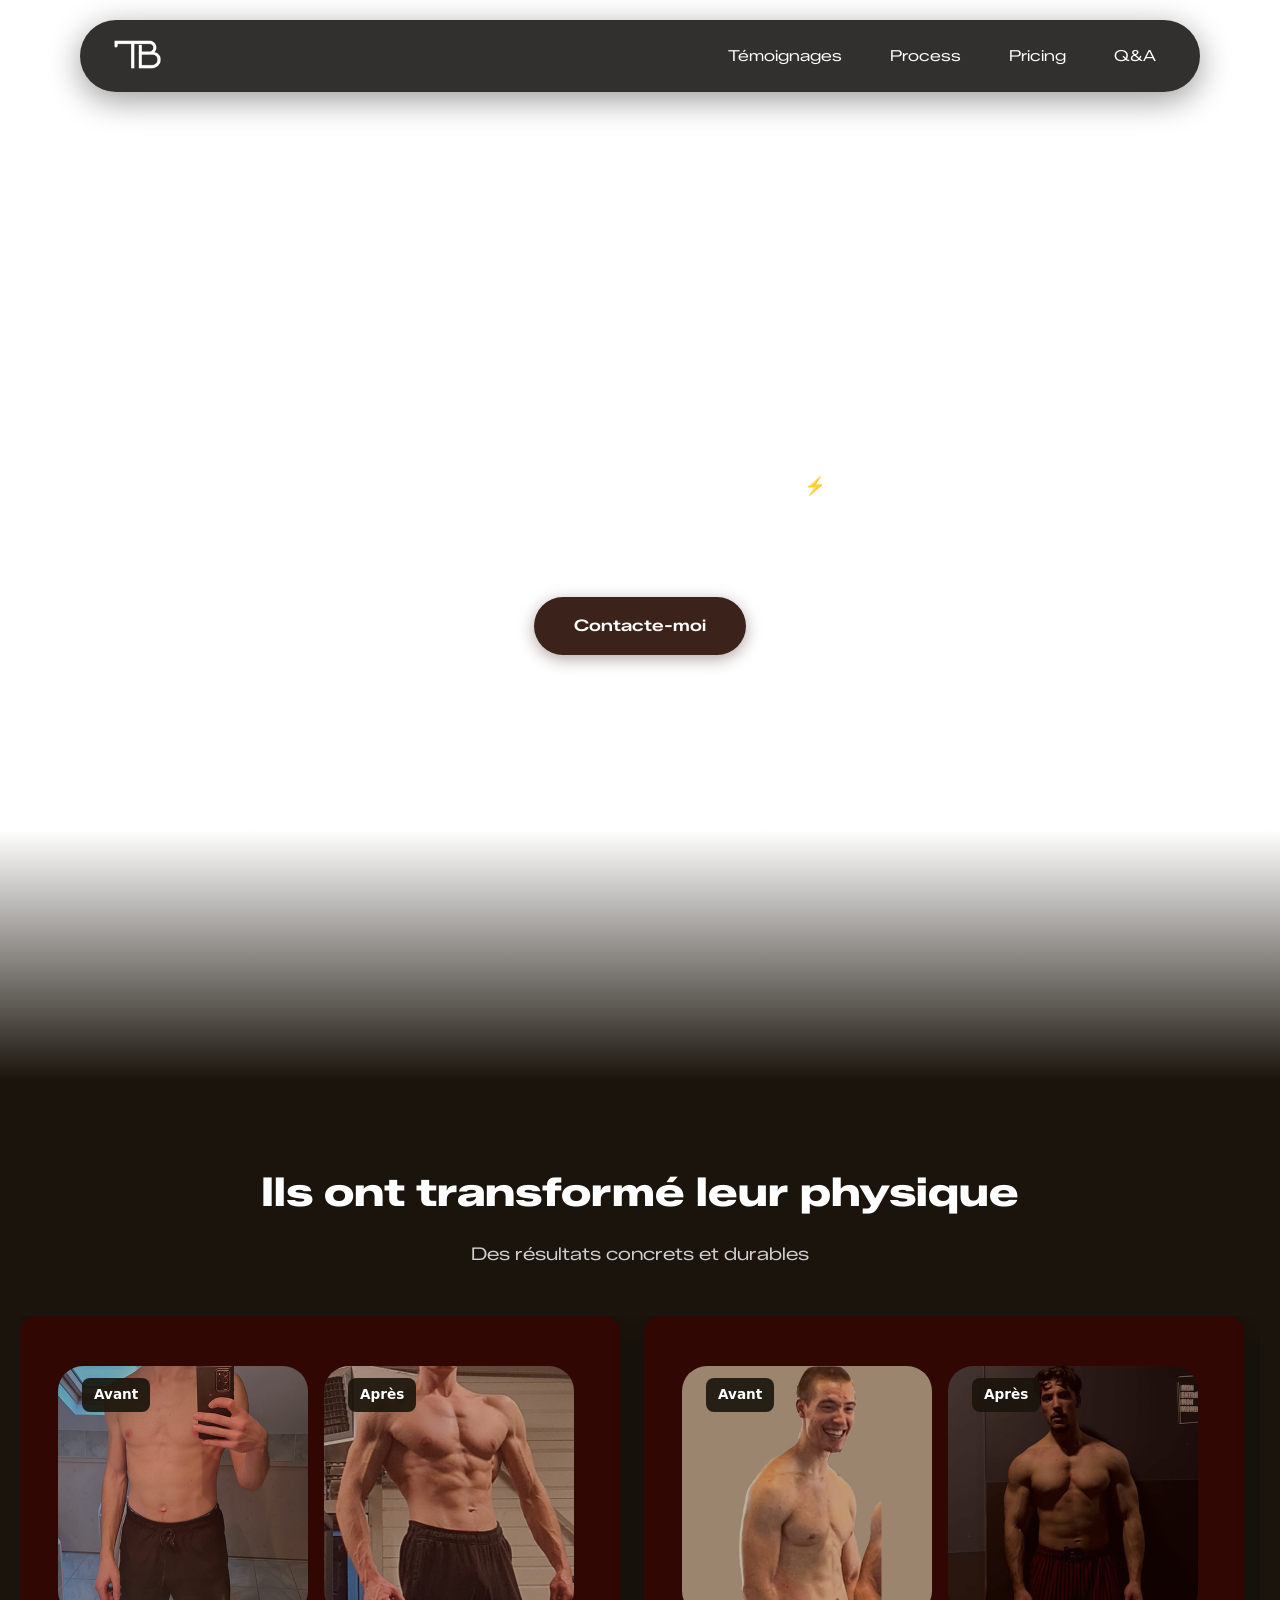
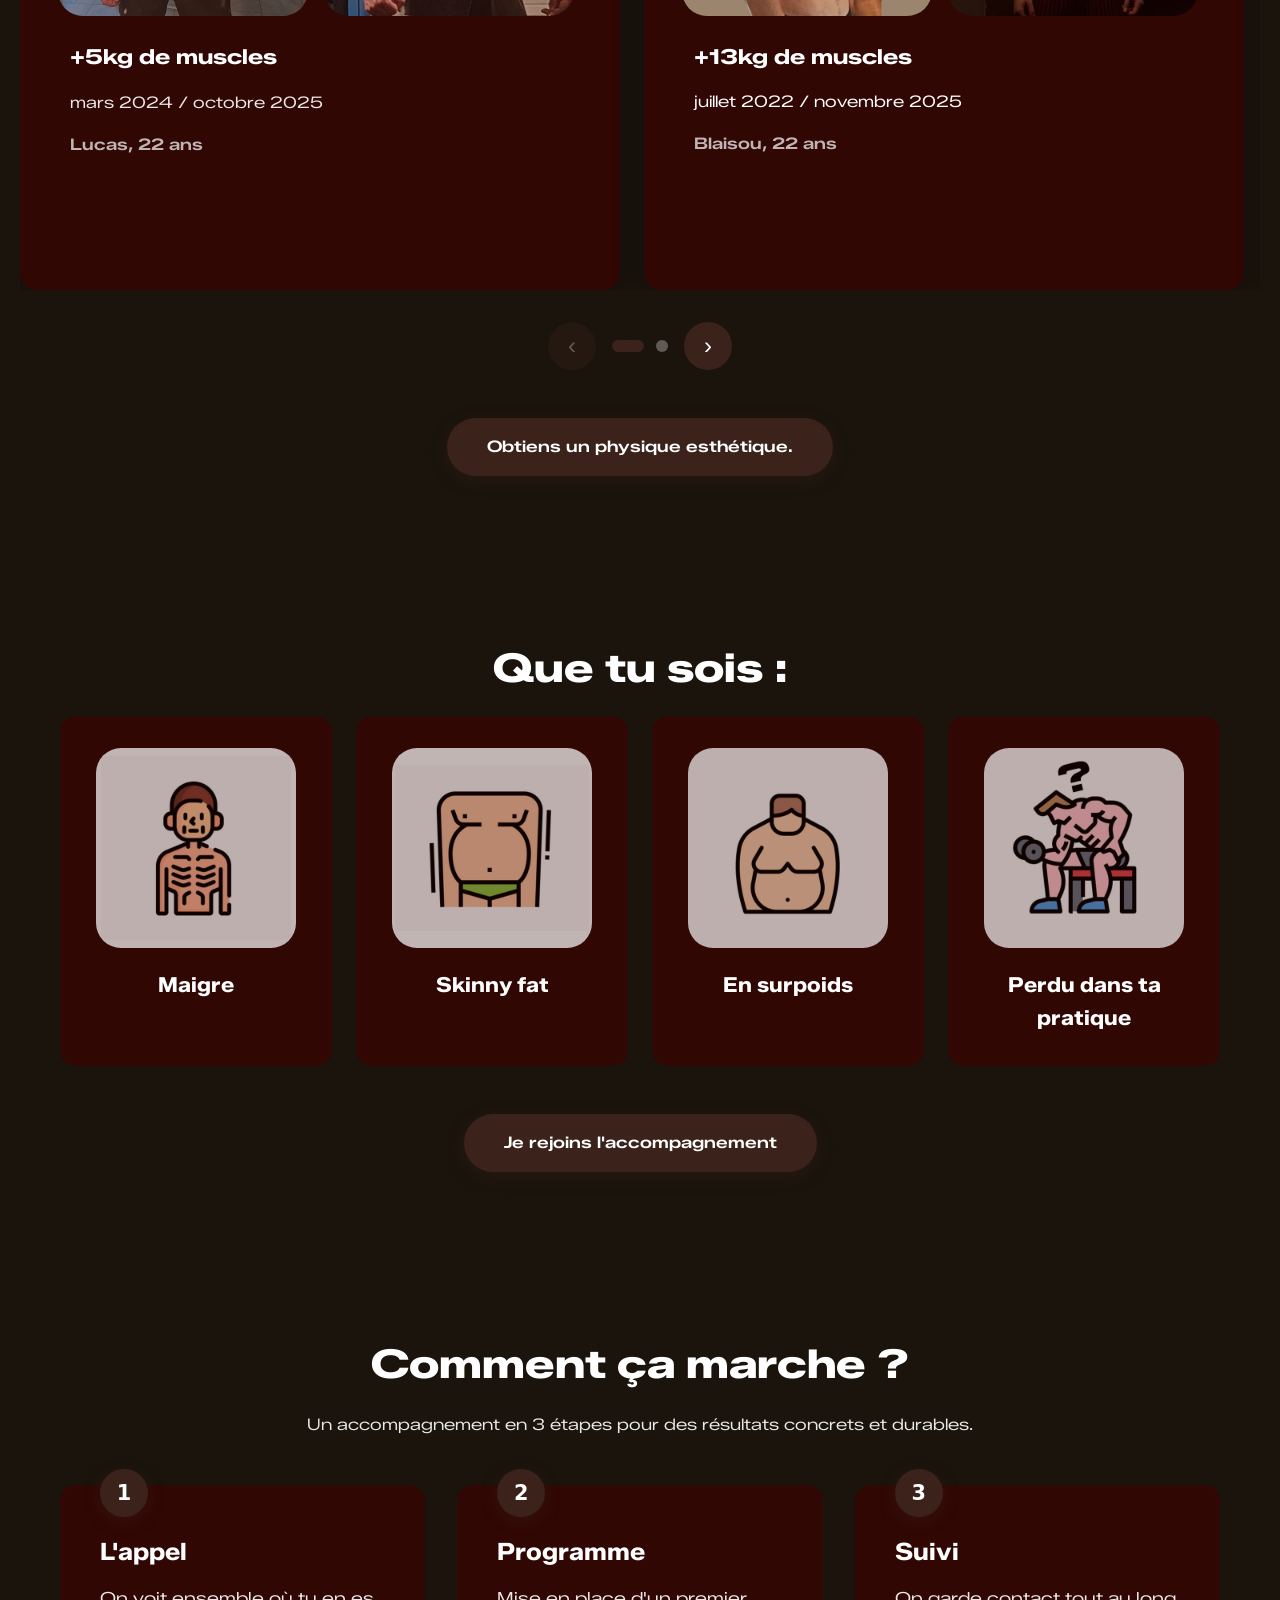
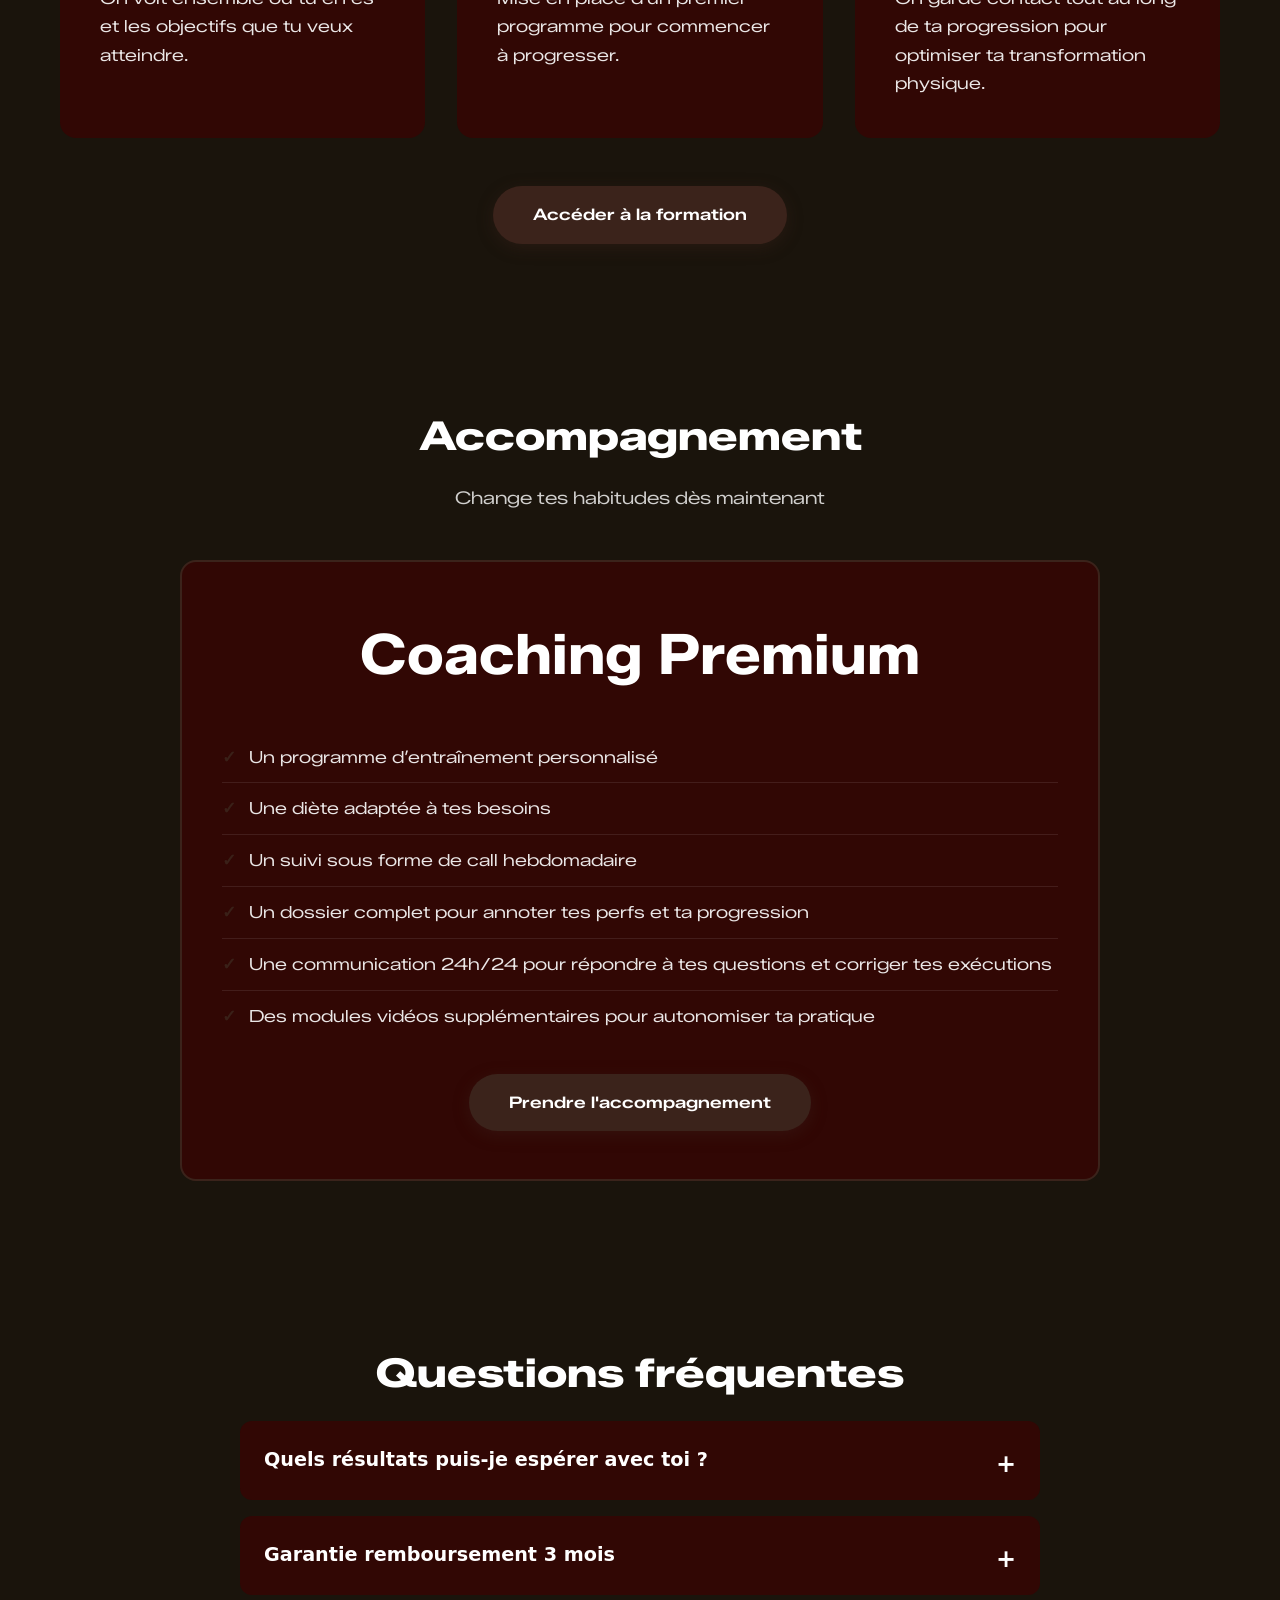
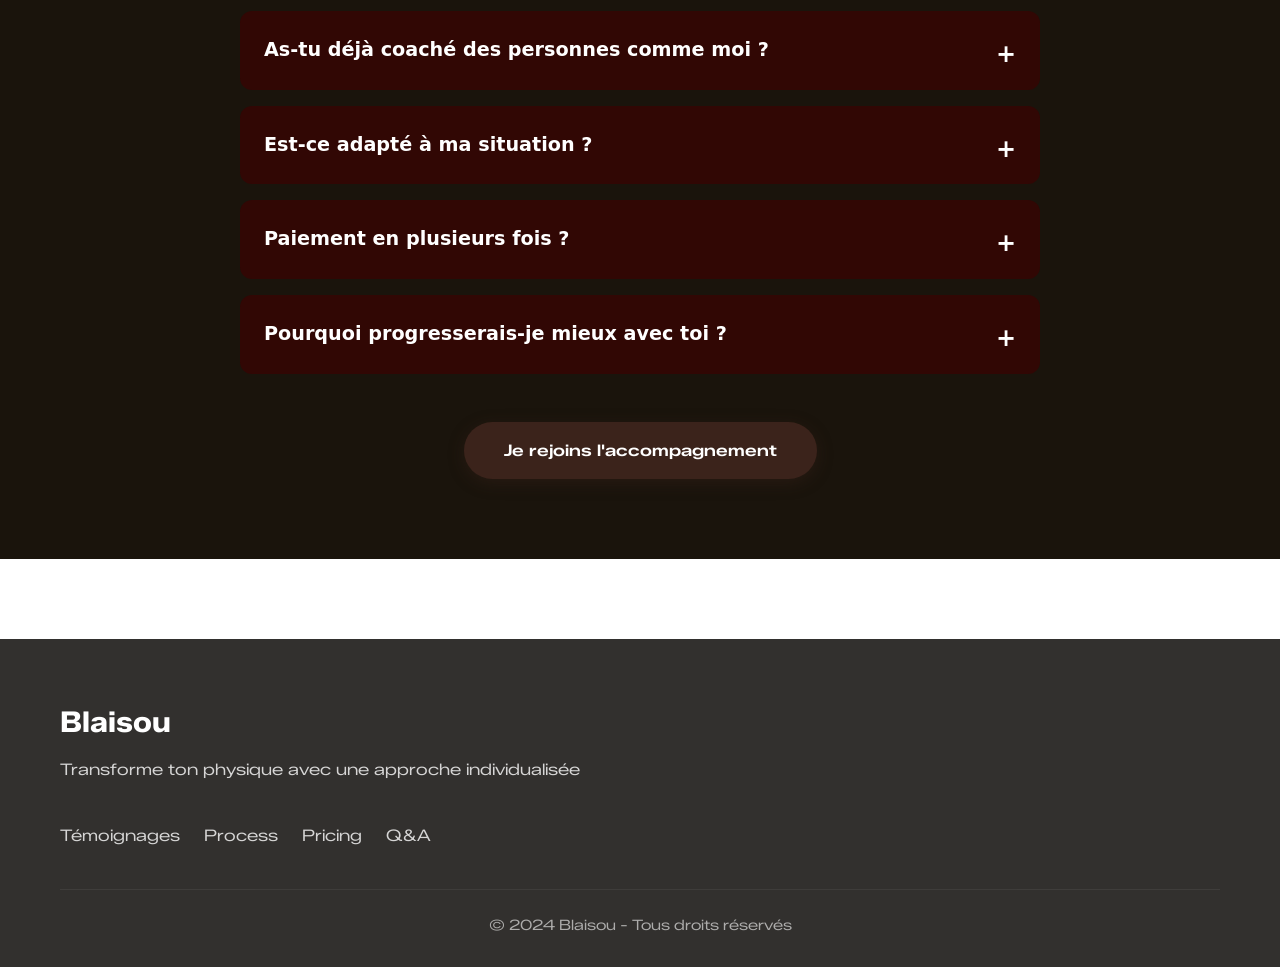
==== commit b4fcb891: "alleger la video hero section" ====
--- a/index.html
+++ b/index.html
@@ -43,7 +43,7 @@
       <section class="hero">
         <video autoplay loop muted playsinline class="hero-video">
           <source
-            src="./Element_blaisou/Vidéo/reel-tom.mp4"
+            src="./Element_blaisou/Vidéo/reel-tom3.webm"
             type="video/mp4"
           />
         </video>
@@ -88,7 +88,7 @@
                       <div class="img-placeholder">
                         <img
                           src="./Element_blaisou/img_temoignage/Lucas-AV.jpg"
-                          alt="Avant"
+                          alt="Avant1" 
                         />
                       </div>
                       <span aria-label="Photo avant transformation">Avant</span>
--- a/style.css
+++ b/style.css
@@ -5,6 +5,12 @@
   box-sizing: border-box;
 }
 
+/* 1. Empêcher tout débordement global */
+html,
+body {
+  overflow-x: hidden;
+  max-width: 100%;
+}
 html {
   scroll-behavior: smooth;
 }
@@ -142,6 +148,11 @@
 
 /* Responsive mobile */
 @media (max-width: 767px) {
+  .navbar {
+    max-width: 100%;
+    padding: 0 12px;
+  }
+
   .navbar-toggle {
     display: flex;
   }
@@ -218,7 +229,6 @@
 /* Background image avec dégradé en bas */
 .hero::before {
   content: "";
-  width: 100%;
   height: 100vh;
   z-index: -1;
 }
@@ -244,6 +254,7 @@
 
 .hero-text {
   text-align: center;
+  margin: 0 auto;
 }
 
 .hero-text h1 {
@@ -368,7 +379,7 @@
   display: flex;
   gap: 24px;
   overflow: hidden;
-  padding: 20px 0;
+  max-width: 100vw;
 }
 
 .testimonials-track {
@@ -394,6 +405,8 @@
 
 .testimonial-img {
   position: relative;
+  width: 90%;
+  height: 50%;
 }
 
 .testimonial-img .img-placeholder img {
@@ -435,7 +448,9 @@
   font-weight: 600;
   opacity: 0.7;
 }
-
+.testimonials-track {
+  will-change: transform; /* optimisation */
+}
 /* Contrôles du carrousel */
 .carousel-controls {
   display: flex;
@@ -813,7 +828,7 @@
 }
 
 /* ===== RESPONSIVE ===== */
-@media (min-width: 768px) {
+@media (max-width: 768px) {
   .hero-content {
     grid-template-columns: 1fr 1fr;
   }
@@ -822,8 +837,12 @@
     font-size: 3rem;
   }
 
+  .testimonial-images {
+    grid-template-columns: 1fr;
+  }
+
   .testimonial-card {
-    flex: 0 0 calc(50% - 12px);
+    flex: 0 0 calc(10% - 5px);
   }
 
   .target-grid {
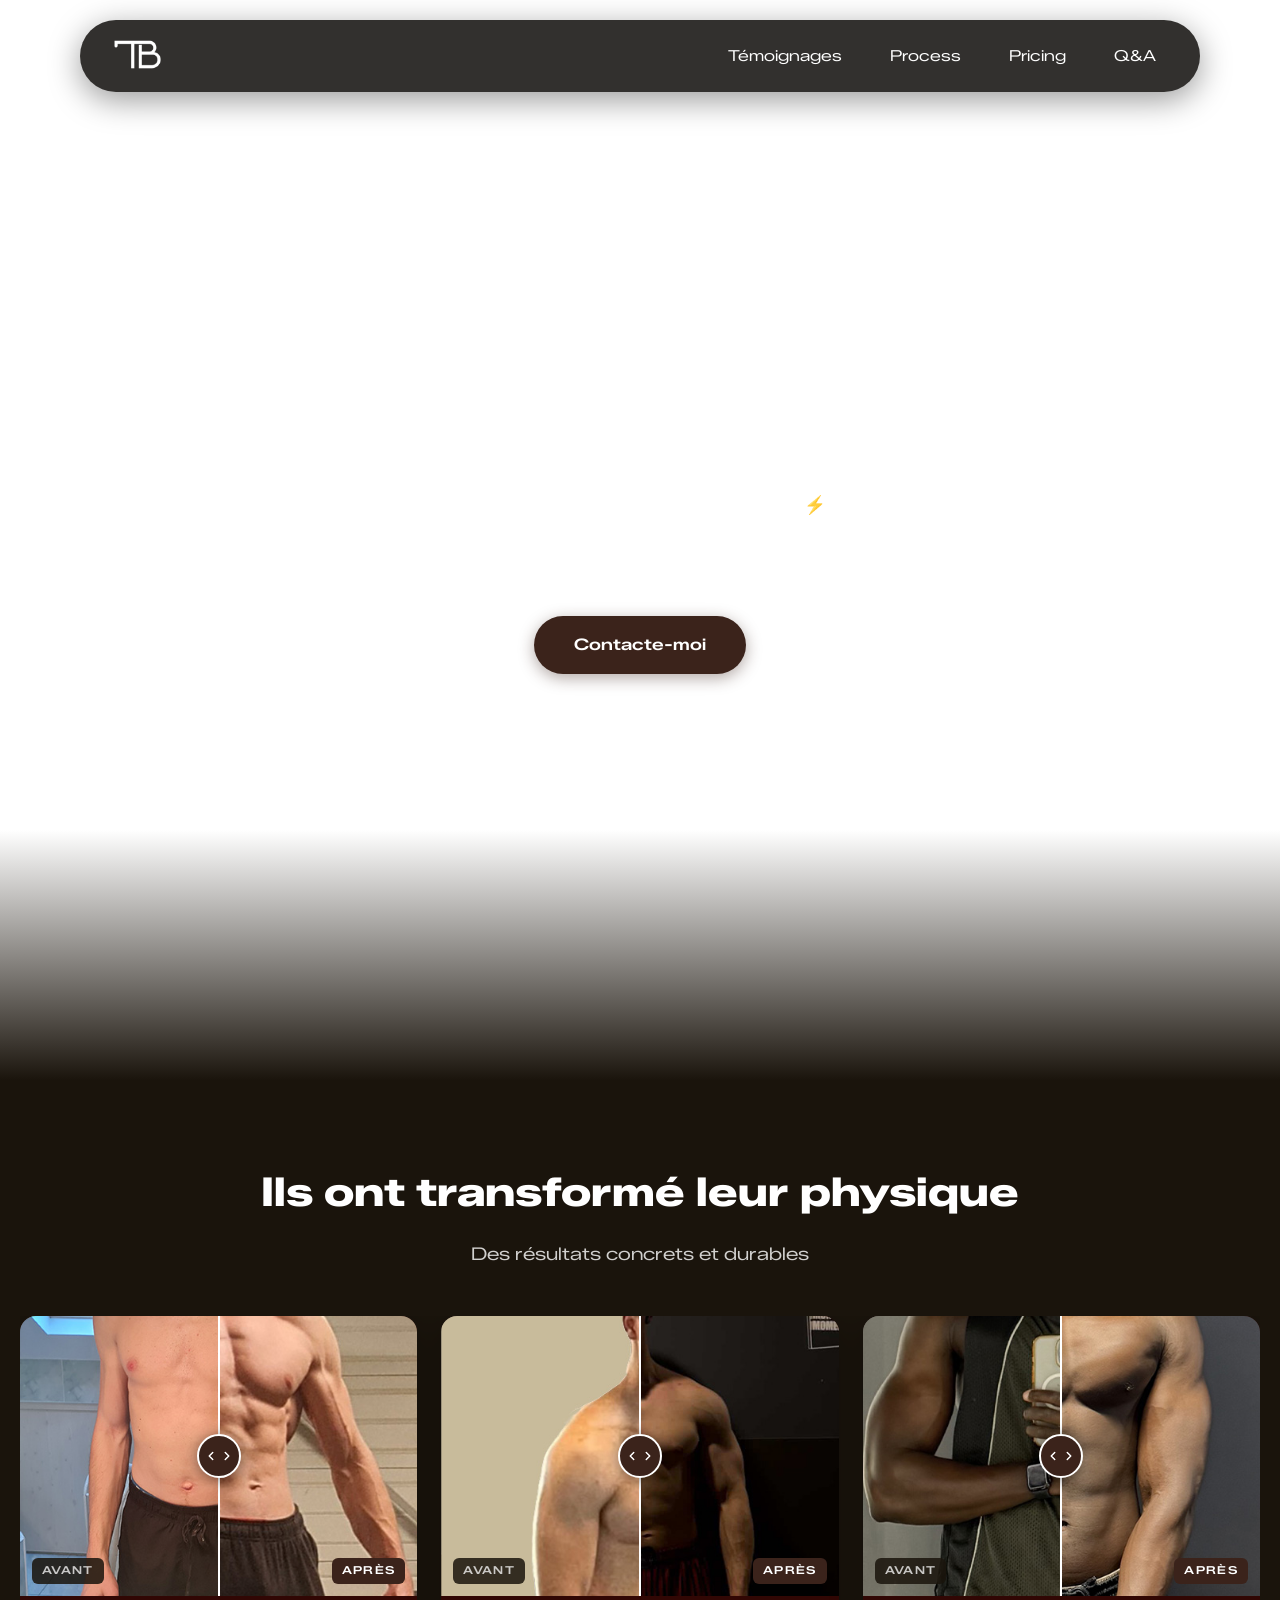
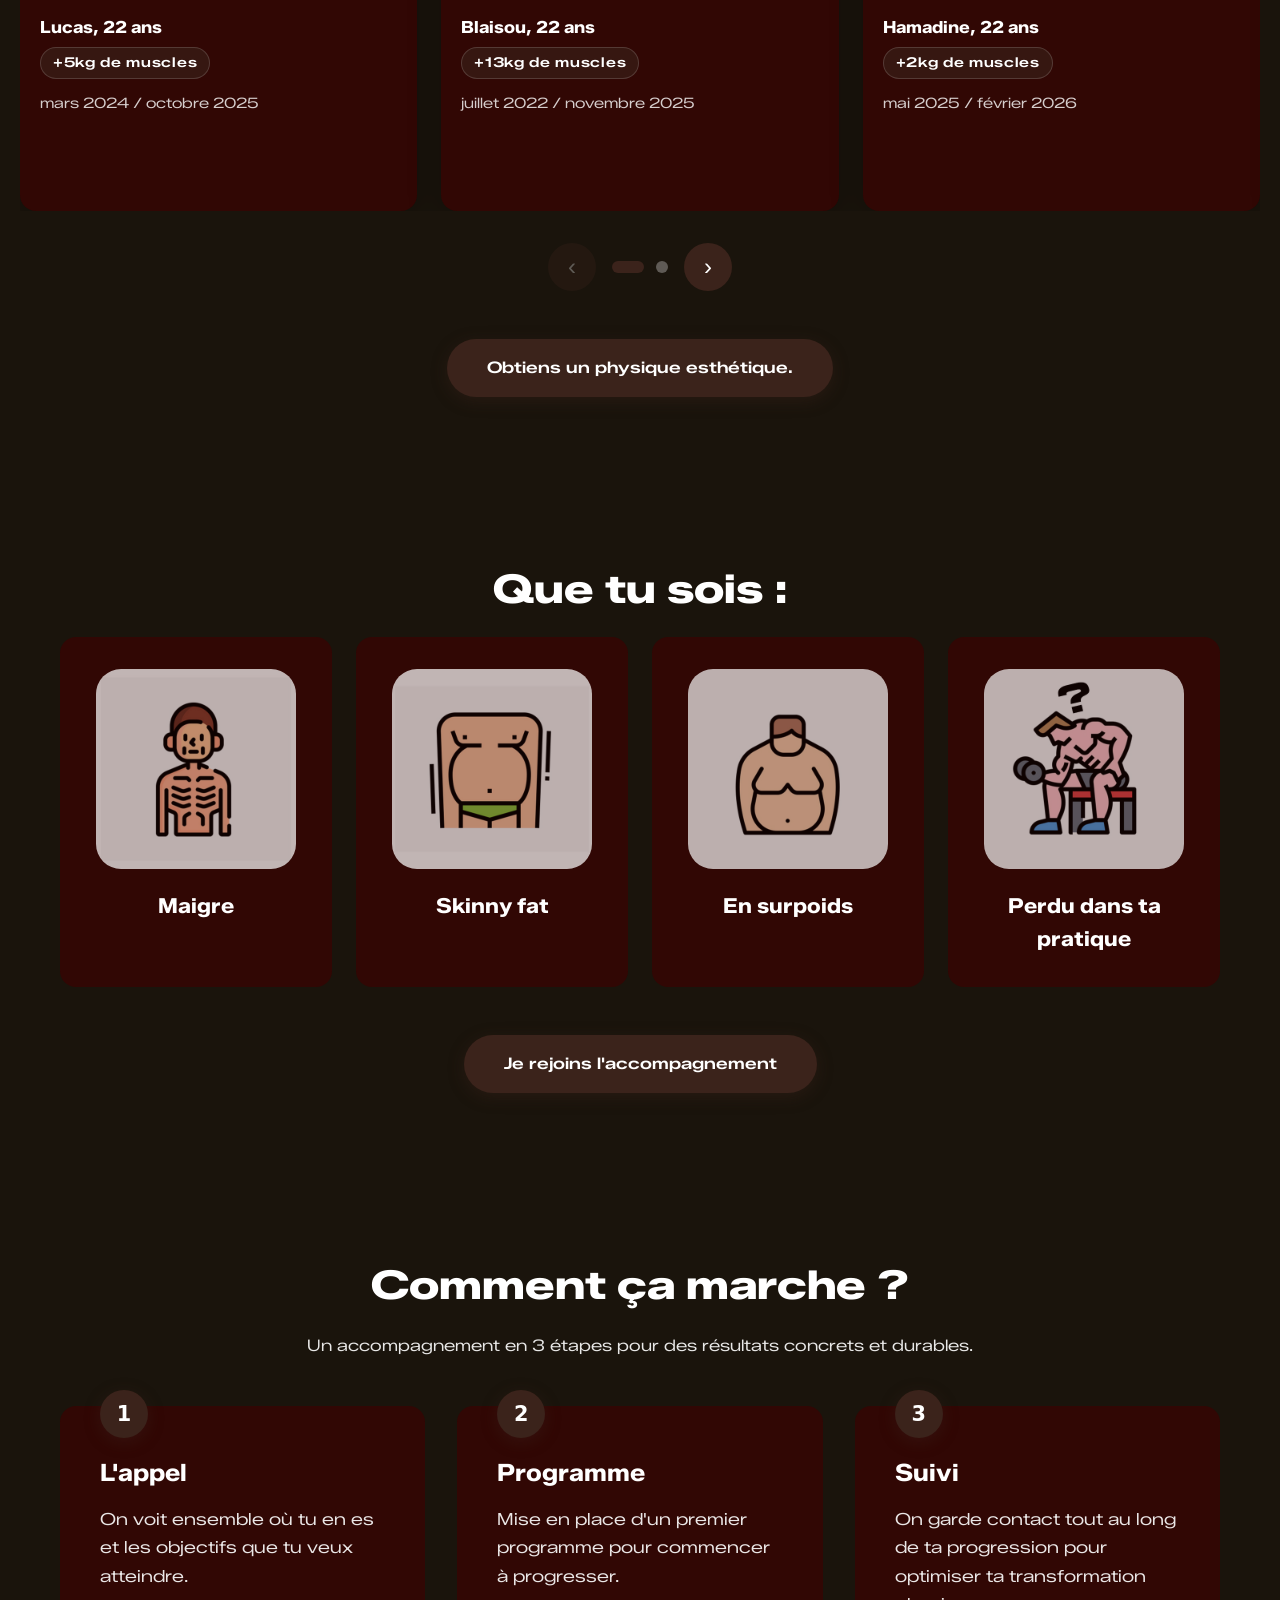
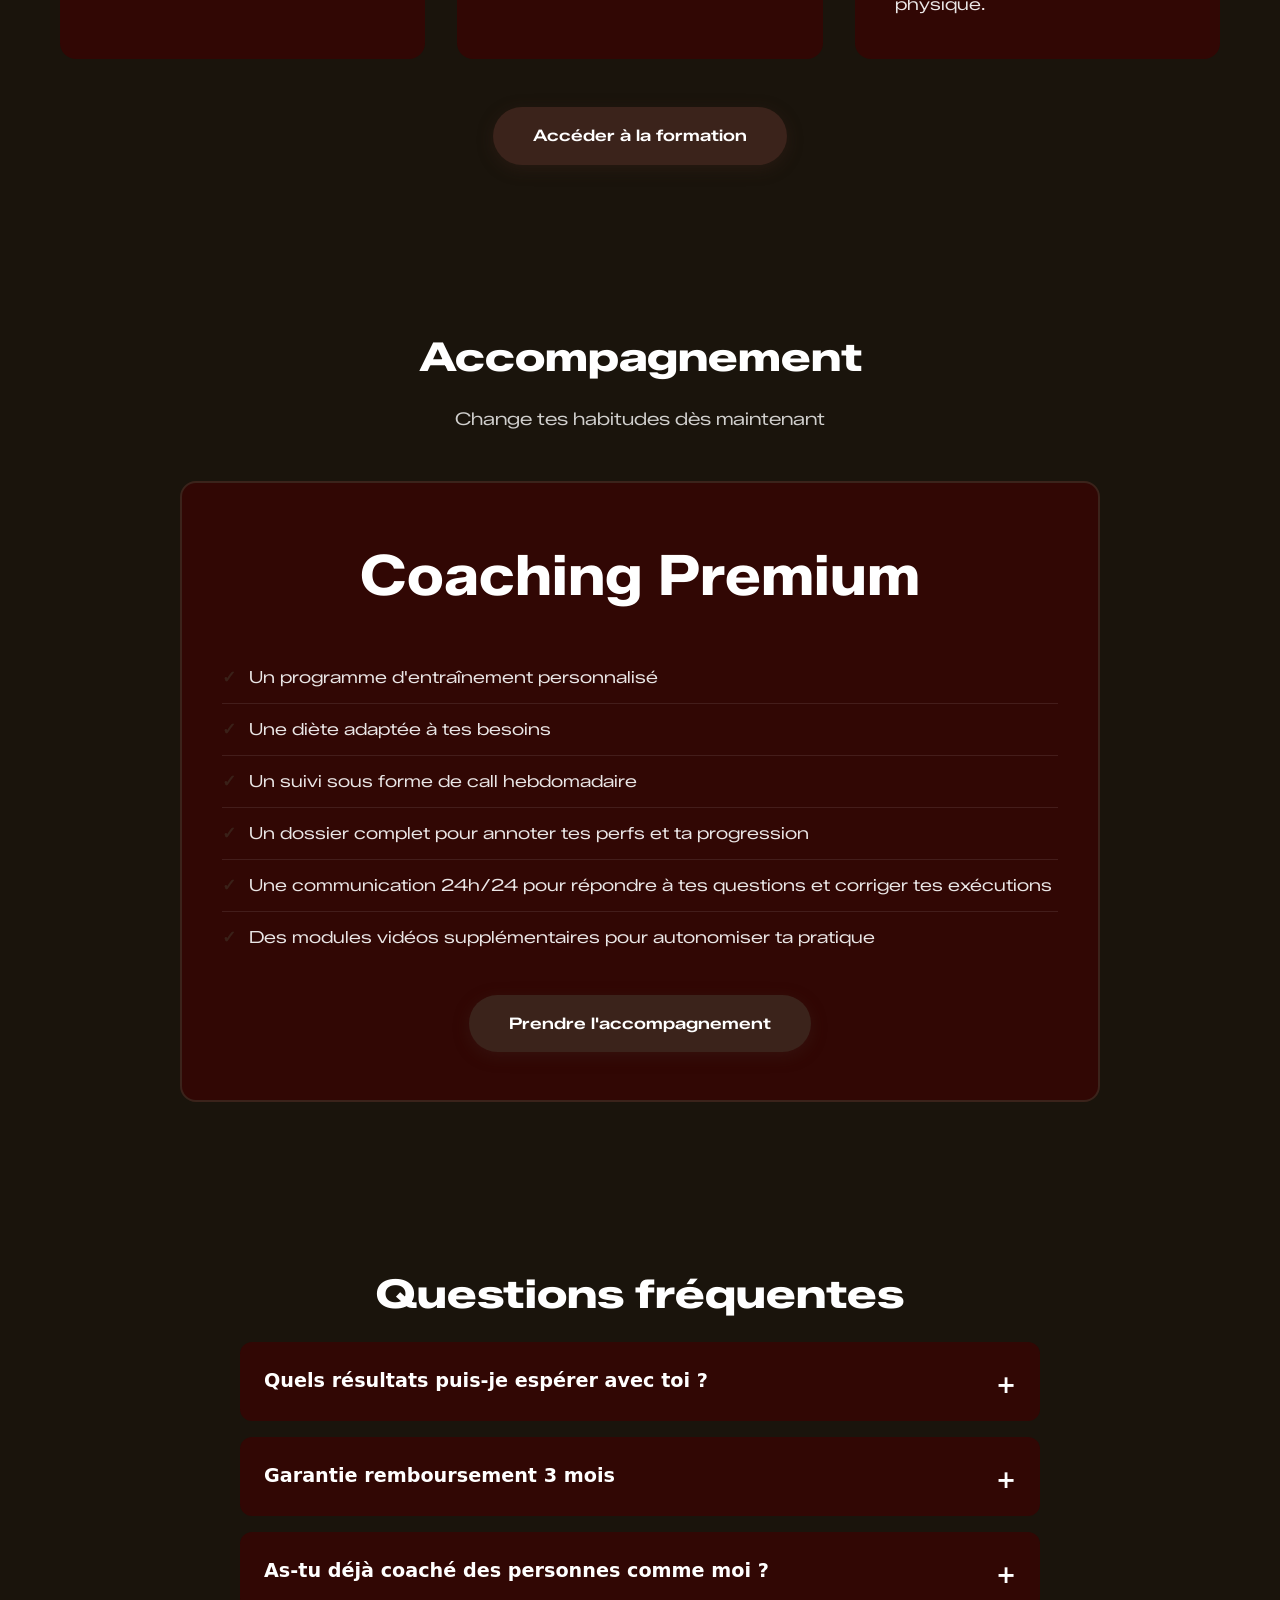
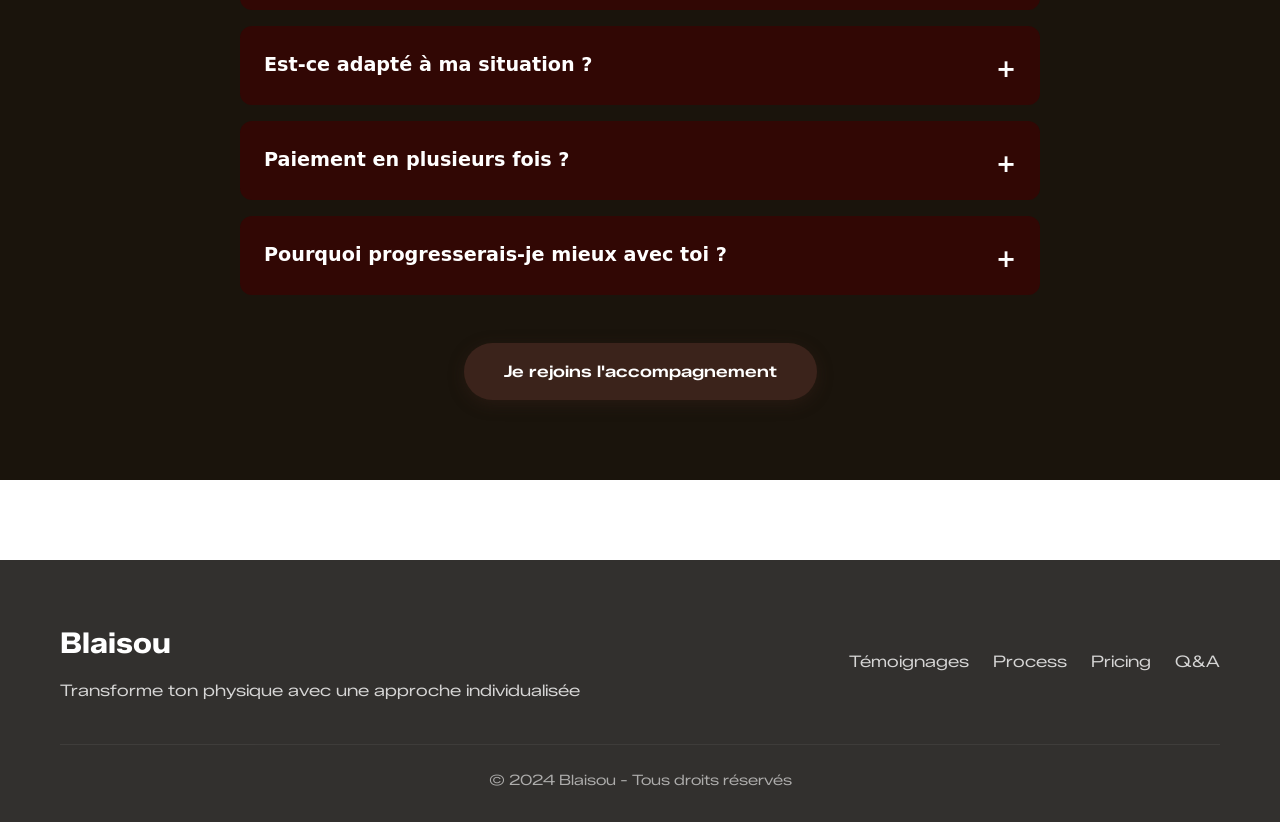
==== commit d645fb63: "changement de carrousel av-ap + responsive de la section en dessous" ====
--- a/index.html
+++ b/index.html
@@ -20,23 +20,30 @@
   <body>
     <!-- NAVBAR -->
     <nav class="navbar" role="navigation" aria-label="Navigation principale">
-        <div class="navbar-overlay" id="navbarOverlay"></div>
-          <div class="navbar-content">
-            <a href="#" class="navbar-logo" aria-label="Blaisou - Accueil"><img src="./Element_blaisou/img_blaisou/Logo_b.png" alt="logo" /></a>
-            
-            <button class="navbar-toggle" id="navbarToggle" aria-label="Menu" aria-expanded="false">
-                <span></span>
-                <span></span>
-                <span></span>
-            </button>
-            
-            <div class="navbar-links" id="navbarLinks">
-                <a href="#temoignages">Témoignages</a>
-                <a href="#process">Process</a>
-                <a href="#pricing">Pricing</a>
-                <a href="#qa">Q&A</a>
-            </div>
-        </div>
+      <div class="navbar-overlay" id="navbarOverlay"></div>
+      <div class="navbar-content">
+        <a href="#" class="navbar-logo" aria-label="Blaisou - Accueil"
+          ><img src="./Element_blaisou/img_blaisou/Logo_b.png" alt="logo"
+        /></a>
+
+        <button
+          class="navbar-toggle"
+          id="navbarToggle"
+          aria-label="Menu"
+          aria-expanded="false"
+        >
+          <span></span>
+          <span></span>
+          <span></span>
+        </button>
+
+        <div class="navbar-links" id="navbarLinks">
+          <a href="#temoignages">Témoignages</a>
+          <a href="#process">Process</a>
+          <a href="#pricing">Pricing</a>
+          <a href="#qa">Q&A</a>
+        </div>
+      </div>
     </nav>
     <main>
       <!-- HERO SECTION -->
@@ -61,9 +68,7 @@
                 >Contacte-moi</a
               >
             </div>
-            <div class="hero-image">
-              <!-- Remplacer ce div par : <img src="chemin/vers/photo-coach.png" alt="Blaisou - Coach sportif"> -->
-            </div>
+            <div class="hero-image"></div>
           </div>
         </div>
       </section>
@@ -81,181 +86,290 @@
               aria-label="Témoignages clients"
             >
               <div class="testimonials-track" id="testimonialsTrack">
-                <!-- Testimonial 1 -->
+                <!-- Testimonial 1 — Lucas -->
                 <article class="testimonial-card">
-                  <div class="testimonial-images">
-                    <div class="testimonial-img">
-                      <div class="img-placeholder">
-                        <img
-                          src="./Element_blaisou/img_temoignage/Lucas-AV.jpg"
-                          alt="Avant1" 
-                        />
-                      </div>
-                      <span aria-label="Photo avant transformation">Avant</span>
+                  <div class="ba-wrap" data-pct="50">
+                    <img
+                      class="ba-img ba-before"
+                      src="./Element_blaisou/img_temoignage/Lucas-AP.jpg"
+                      alt="Lucas avant"
+                    />
+                    <img
+                      class="ba-img ba-after"
+                      src="./Element_blaisou/img_temoignage/Lucas-AV.jpg"
+                      alt="Lucas après"
+                    />
+                    <div class="ba-divider"></div>
+                    <div class="ba-handle">
+                      <svg
+                        viewBox="0 0 24 24"
+                        fill="none"
+                        stroke="currentColor"
+                        stroke-width="2.5"
+                        stroke-linecap="round"
+                        stroke-linejoin="round"
+                      >
+                        <polyline points="15 18 9 12 15 6"></polyline>
+                      </svg>
+                      <svg
+                        viewBox="0 0 24 24"
+                        fill="none"
+                        stroke="currentColor"
+                        stroke-width="2.5"
+                        stroke-linecap="round"
+                        stroke-linejoin="round"
+                      >
+                        <polyline points="9 18 15 12 9 6"></polyline>
+                      </svg>
                     </div>
-                    <div class="testimonial-img">
-                      <div class="img-placeholder">
-                        <img
-                          src="./Element_blaisou/img_temoignage/Lucas-AP.jpg"
-                          alt="Avant"
-                        />
-                      </div>
-                      <span aria-label="Photo après transformation">Après</span>
+                    <span class="ba-label ba-label--before">Avant</span>
+                    <span class="ba-label ba-label--after">Après</span>
+                  </div>
+                  <div class="card-body">
+                    <p class="testimonial-author">Lucas, 22 ans</p>
+                    <p class="testimonial-result">+5kg de muscles</p>
+                    <p class="testimonial-text">mars 2024 / octobre 2025</p>
+                  </div>
+                </article>
+
+                <!-- Testimonial 2 — Blaisou -->
+                <article class="testimonial-card">
+                  <div class="ba-wrap" data-pct="50">
+                    <img
+                      class="ba-img ba-before"
+                      src="./Element_blaisou/img_temoignage/Blaisou-APRES.JPG"
+                      alt="Blaisou avant"
+                    />
+                    <img
+                      class="ba-img ba-after"
+                      src="./Element_blaisou/img_temoignage/Blaisou-AVANT.JPG"
+                      alt="Blaisou après"
+                    />
+                    <div class="ba-divider"></div>
+                    <div class="ba-handle">
+                      <svg
+                        viewBox="0 0 24 24"
+                        fill="none"
+                        stroke="currentColor"
+                        stroke-width="2.5"
+                        stroke-linecap="round"
+                        stroke-linejoin="round"
+                      >
+                        <polyline points="15 18 9 12 15 6"></polyline>
+                      </svg>
+                      <svg
+                        viewBox="0 0 24 24"
+                        fill="none"
+                        stroke="currentColor"
+                        stroke-width="2.5"
+                        stroke-linecap="round"
+                        stroke-linejoin="round"
+                      >
+                        <polyline points="9 18 15 12 9 6"></polyline>
+                      </svg>
                     </div>
-                  </div>
-                  <p class="testimonial-result">+5kg de muscles</p>
-                  <p class="testimonial-text">
-                    mars 2024 / octobre 2025
-                  </p>
-                  <p class="testimonial-author">Lucas, 22 ans</p>
+                    <span class="ba-label ba-label--before">Avant</span>
+                    <span class="ba-label ba-label--after">Après</span>
+                  </div>
+                  <div class="card-body">
+                    <p class="testimonial-author">Blaisou, 22 ans</p>
+                    <p class="testimonial-result">+13kg de muscles</p>
+                    <p class="testimonial-text">juillet 2022 / novembre 2025</p>
+                  </div>
                 </article>
 
-                <!-- Testimonial 6 -->
+                <!-- Testimonial 3 — Hamadine -->
                 <article class="testimonial-card">
-                  <div class="testimonial-images">
-                    <div class="testimonial-img">
-                      <div class="img-placeholder">
-                        <img
-                          src="./Element_blaisou/img_temoignage/Blaisou-AVANT.JPG"
-                          alt="Avant"
-                        />
-                      </div>
-                      <span aria-label="Photo avant transformation">Avant</span>
+                  <div class="ba-wrap" data-pct="50">
+                    <img
+                      class="ba-img ba-before"
+                      src="./Element_blaisou/img_temoignage/Hamadine-AP.jpg"
+                      alt="Hamadine avant"
+                    />
+                    <img
+                      class="ba-img ba-after"
+                      src="./Element_blaisou/img_temoignage/Hamadine-AV.jpg"
+                      alt="Hamadine après"
+                    />
+                    <div class="ba-divider"></div>
+                    <div class="ba-handle">
+                      <svg
+                        viewBox="0 0 24 24"
+                        fill="none"
+                        stroke="currentColor"
+                        stroke-width="2.5"
+                        stroke-linecap="round"
+                        stroke-linejoin="round"
+                      >
+                        <polyline points="15 18 9 12 15 6"></polyline>
+                      </svg>
+                      <svg
+                        viewBox="0 0 24 24"
+                        fill="none"
+                        stroke="currentColor"
+                        stroke-width="2.5"
+                        stroke-linecap="round"
+                        stroke-linejoin="round"
+                      >
+                        <polyline points="9 18 15 12 9 6"></polyline>
+                      </svg>
                     </div>
-                    <div class="testimonial-img">
-                      <div class="img-placeholder">
-                        <img
-                          src="./Element_blaisou/img_temoignage/Blaisou-APRES.JPG"
-                          alt="Apres"
-                        />
-                      </div>
-                      <span aria-label="Photo après transformation">Après</span>
+                    <span class="ba-label ba-label--before">Avant</span>
+                    <span class="ba-label ba-label--after">Après</span>
+                  </div>
+                  <div class="card-body">
+                    <p class="testimonial-author">Hamadine, 22 ans</p>
+                    <p class="testimonial-result">+2kg de muscles</p>
+                    <p class="testimonial-text">mai 2025 / février 2026</p>
+                  </div>
+                </article>
+
+                <!-- Testimonial 4 — Enzo -->
+                <article class="testimonial-card">
+                  <div class="ba-wrap" data-pct="50">
+                    <img
+                      class="ba-img ba-before"
+                      src="./Element_blaisou/img_temoignage/Enzo-AP.PNG"
+                      alt="Enzo avant"
+                    />
+                    <img
+                      class="ba-img ba-after"
+                      src="./Element_blaisou/img_temoignage/Enzo-AV.JPG"
+                      alt="Enzo après"
+                    />
+                    <div class="ba-divider"></div>
+                    <div class="ba-handle">
+                      <svg
+                        viewBox="0 0 24 24"
+                        fill="none"
+                        stroke="currentColor"
+                        stroke-width="2.5"
+                        stroke-linecap="round"
+                        stroke-linejoin="round"
+                      >
+                        <polyline points="15 18 9 12 15 6"></polyline>
+                      </svg>
+                      <svg
+                        viewBox="0 0 24 24"
+                        fill="none"
+                        stroke="currentColor"
+                        stroke-width="2.5"
+                        stroke-linecap="round"
+                        stroke-linejoin="round"
+                      >
+                        <polyline points="9 18 15 12 9 6"></polyline>
+                      </svg>
                     </div>
-                  </div>
-                  <p class="testimonial-result">
-                    +13kg de muscles <p>juillet 2022 / novembre 2025</p>
-                  </p>
-                  <p class="testimonial-text"></p>
-                  <p class="testimonial-author">Blaisou, 22 ans</p>
+                    <span class="ba-label ba-label--before">Avant</span>
+                    <span class="ba-label ba-label--after">Après</span>
+                  </div>
+                  <div class="card-body">
+                    <p class="testimonial-author">Enzo, 18 ans</p>
+                    <p class="testimonial-result">-13kg en 6 mois</p>
+                    <p class="testimonial-text">
+                      "Je commençais à tomber en dépression, tu m'as remonté le
+                      moral comme jamais. L'évolution et le travail sont juste
+                      fous, j'en suis entièrement satisfait et reconnaissant."
+                    </p>
+                  </div>
                 </article>
 
-                <!-- Testimonial 4 -->
+                <!-- Testimonial 5 — Ambroise -->
                 <article class="testimonial-card">
-                  <div class="testimonial-images">
-                    <div class="testimonial-img">
-                      <div class="img-placeholder">
-                        <img
-                          src="./Element_blaisou/img_temoignage/Hamadine-AV.jpg"
-                          alt="Avant"
-                        />
-                      </div>
-                      <span aria-label="Photo avant transformation">Avant</span>
+                  <div class="ba-wrap" data-pct="50">
+                    <img
+                      class="ba-img ba-before"
+                      src="./Element_blaisou/img_temoignage/ambroise-AP.jpg"
+                      alt="Ambroise avant"
+                    />
+                    <img
+                      class="ba-img ba-after"
+                      src="./Element_blaisou/img_temoignage/ambroise-AV.PNG"
+                      alt="Ambroise après"
+                    />
+                    <div class="ba-divider"></div>
+                    <div class="ba-handle">
+                      <svg
+                        viewBox="0 0 24 24"
+                        fill="none"
+                        stroke="currentColor"
+                        stroke-width="2.5"
+                        stroke-linecap="round"
+                        stroke-linejoin="round"
+                      >
+                        <polyline points="15 18 9 12 15 6"></polyline>
+                      </svg>
+                      <svg
+                        viewBox="0 0 24 24"
+                        fill="none"
+                        stroke="currentColor"
+                        stroke-width="2.5"
+                        stroke-linecap="round"
+                        stroke-linejoin="round"
+                      >
+                        <polyline points="9 18 15 12 9 6"></polyline>
+                      </svg>
                     </div>
-                    <div class="testimonial-img">
-                      <div class="img-placeholder">
-                        <img
-                          src="./Element_blaisou/img_temoignage/Hamadine-AP.jpg"
-                          alt="Avant"
-                        />
-                      </div>
-                      <span aria-label="Photo après transformation">Après</span>
+                    <span class="ba-label ba-label--before">Avant</span>
+                    <span class="ba-label ba-label--after">Après</span>
+                  </div>
+                  <div class="card-body">
+                    <p class="testimonial-author">Ambroise, 24 ans</p>
+                    <p class="testimonial-result">+8kg en 2 mois</p>
+                    <p class="testimonial-text"></p>
+                  </div>
+                </article>
+
+                <!-- Testimonial 6 — Yas -->
+                <article class="testimonial-card">
+                  <div class="ba-wrap" data-pct="50">
+                    <img
+                      class="ba-img ba-before"
+                      src="./Element_blaisou/img_temoignage/Yas-AP.jpg"
+                      alt="Yas avant"
+                    />
+                    <img
+                      class="ba-img ba-after"
+                      src="./Element_blaisou/img_temoignage/Yas-AV.jpg"
+                      alt="Yas après"
+                    />
+                    <div class="ba-divider"></div>
+                    <div class="ba-handle">
+                      <svg
+                        viewBox="0 0 24 24"
+                        fill="none"
+                        stroke="currentColor"
+                        stroke-width="2.5"
+                        stroke-linecap="round"
+                        stroke-linejoin="round"
+                      >
+                        <polyline points="15 18 9 12 15 6"></polyline>
+                      </svg>
+                      <svg
+                        viewBox="0 0 24 24"
+                        fill="none"
+                        stroke="currentColor"
+                        stroke-width="2.5"
+                        stroke-linecap="round"
+                        stroke-linejoin="round"
+                      >
+                        <polyline points="9 18 15 12 9 6"></polyline>
+                      </svg>
                     </div>
-                  </div>
-                  <p class="testimonial-result">+2kg de muscles</p>
-                  <p class="testimonial-text"> mai 2025 / février 2026
-                  </p>
-                  <p class="testimonial-author">Hamadine, 22 ans</p>
+                    <span class="ba-label ba-label--before">Avant</span>
+                    <span class="ba-label ba-label--after">Après</span>
+                  </div>
+                  <div class="card-body">
+                    <p class="testimonial-author">Yas, 25 ans</p>
+                    <p class="testimonial-result">-20kg de gras</p>
+                    <p class="testimonial-text">
+                      "Ma transformation était inenvisageable il y a encore 1
+                      an. Aujourd'hui je me suis enfin réapproprié mon corps."
+                    </p>
+                  </div>
                 </article>
-
-                <!-- Testimonial 2 -->
-                <article class="testimonial-card">
-                  <div class="testimonial-images">
-                    <div class="testimonial-img">
-                      <div class="img-placeholder">
-                        <img
-                          src="./Element_blaisou/img_temoignage/Enzo-AV.PNG"
-                          alt="Avant"
-                        />
-                      </div>
-                      <span aria-label="Photo avant transformation">Avant</span>
-                    </div>
-                    <div class="testimonial-img">
-                      <div class="img-placeholder">
-                        <img
-                          src="./Element_blaisou/img_temoignage/Enzo-AP.JPG"
-                          alt="Avant"
-                        />
-                      </div>
-                      <span aria-label="Photo après transformation">Après</span>
-                    </div>
-                  </div>
-                  <p class="testimonial-result">-13kg en 6 mois</p>
-                  <p class="testimonial-text">
-                    “Je commençais à tomber en dépression, tu m’as remonté le
-                    moral comme jamais. L’évolution et le travail sont juste
-                    fous, j’en suis entièrement satisfait et reconnaissant.”
-                  </p>
-                  <p class="testimonial-author">Enzo, 18 ans</p>
-                </article>
-
-                <!-- Testimonial 3 -->
-                <article class="testimonial-card">
-                  <div class="testimonial-images">
-                    <div class="testimonial-img">
-                      <div class="img-placeholder">
-                        <img
-                          src="./Element_blaisou/img_temoignage/ambroise-AV.jpg"
-                          alt="Avant"
-                        />
-                      </div>
-                      <span aria-label="Photo avant transformation">Avant</span>
-                    </div>
-                    <div class="testimonial-img">
-                      <div class="img-placeholder">
-                        <img
-                          src="./Element_blaisou/img_temoignage/ambroise-AP.PNG"
-                          alt="Avant"
-                        />
-                      </div>
-                      <span aria-label="Photo après transformation">Après</span>
-                    </div>
-                  </div>
-                  <p class="testimonial-result">+8kg en 2 mois</p>
-                  <p class="testimonial-text">
-                  </p>
-                  <p class="testimonial-author">Ambroise, 24 ans</p>
-                </article>
-
-                <!-- Testimonial 5 -->
-                <article class="testimonial-card">
-                  <div class="testimonial-images">
-                    <div class="testimonial-img">
-                      <div class="img-placeholder">
-                        <img
-                          src="./Element_blaisou/img_temoignage/Yas-AV.jpg"
-                          alt="Avant"
-                        />
-                      </div>
-                      <span aria-label="Photo avant transformation">Avant</span>
-                    </div>
-                    <div class="testimonial-img">
-                      <div class="img-placeholder">
-                        <img
-                          src="./Element_blaisou/img_temoignage/Yas-AP.jpg"
-                          alt="Apres"
-                        />
-                      </div>
-                      <span aria-label="Photo après transformation">Après</span>
-                    </div>
-                  </div>
-                  <p class="testimonial-result">-20kg de gras</p>
-                  <p class="testimonial-text">
-                    “Ma transformation était inenvisageable il y a encore 1 an.
-                    Aujourd’hui je me suis enfin réapproprié mon corps.”
-                  </p>
-                  <p class="testimonial-author">Yas, 25 ans</p>
-                </article>
-              </div>
+              </div>
+              <!-- /track -->
             </div>
 
             <!-- Contrôles du carrousel -->
@@ -358,7 +472,6 @@
                 atteindre.
               </p>
             </article>
-
             <article class="process-step" data-step="2">
               <h3>Programme</h3>
               <p>
@@ -366,7 +479,6 @@
                 progresser.
               </p>
             </article>
-
             <article class="process-step" data-step="3">
               <h3>Suivi</h3>
               <p>
@@ -391,40 +503,28 @@
           <p class="section-subtitle">Change tes habitudes dès maintenant</p>
 
           <div class="pricing-grid">
-            <!-- Offre Active -->
             <article class="pricing-card active">
               <div class="pricing-price"><h3>Coaching Premium</h3></div>
               <ul class="pricing-features">
-                <li>Un programme d’entraînement personnalisé</li>
+                <li>Un programme d'entraînement personnalisé</li>
                 <li>Une diète adaptée à tes besoins</li>
                 <li>Un suivi sous forme de call hebdomadaire</li>
                 <li>
                   Un dossier complet pour annoter tes perfs et ta progression
                 </li>
                 <li>
-                  Une communication 24h/24 pour répondre à tes questions et corriger tes exécutions                    
+                  Une communication 24h/24 pour répondre à tes questions et
+                  corriger tes exécutions
                 </li>
                 <li>
-                    Des modules vidéos supplémentaires pour autonomiser ta pratique
+                  Des modules vidéos supplémentaires pour autonomiser ta
+                  pratique
                 </li>
               </ul>
               <a href="https://calendly.com/tomblaise/30min" class="btn-primary"
                 >Prendre l'accompagnement</a
               >
             </article>
-
-            <!-- Offre Locked 
-            <article class="pricing-card locked">
-              <div class="lock-icon" aria-label="Offre verrouillée">🔒</div>
-              <h3>Bientôt accessible</h3>
-              <button
-                class="btn-primary"
-                disabled
-                aria-label="Offre non disponible actuellement"
-              >
-                Indisponible
-              </button>
-            </article>-->
           </div>
         </div>
       </section>
@@ -453,9 +553,9 @@
               <div class="qa-answer">
                 <div class="qa-answer-inner">
                   <p>
-                    Il n’y a pas de garantie “remboursé sous 3 mois”.
-                    Une fois l’accompagnement démarré et les contenus accessibles, 
-                    aucun remboursement n’est possible, conformément aux CGV.
+                    Il n'y a pas de garantie "remboursé sous 3 mois". Une fois
+                    l'accompagnement démarré et les contenus accessibles, aucun
+                    remboursement n'est possible, conformément aux CGV.
                   </p>
                 </div>
               </div>
@@ -482,9 +582,7 @@
                     L'accompagnement s'adapte à ton emploi du temps, tes
                     contraintes et ton matériel disponible. Que tu t'entraînes
                     en salle ou à domicile, que tu disposes de 3 ou 6 séances
-                    par semaine, le programme sera construit pour toi. Les
-                    contraintes alimentaires et préférences personnelles sont
-                    également prises en compte dans ton plan nutrition.
+                    par semaine, le programme sera construit pour toi.
                   </p>
                 </div>
               </div>
@@ -495,9 +593,9 @@
               <div class="qa-answer">
                 <div class="qa-answer-inner">
                   <p>
-                    Un paiement en deux temps est prévu : 30 % à la signature, 
-                    puis le solde au démarrage du programme.
-                    D’autres facilités peuvent être envisagées au cas par cas.
+                    Un paiement en deux temps est prévu : 30 % à la signature,
+                    puis le solde au démarrage du programme. D'autres facilités
+                    peuvent être envisagées au cas par cas.
                   </p>
                 </div>
               </div>
@@ -511,10 +609,7 @@
                     Mon approche combine formation médicale (médecine et
                     kinésithérapie) et expérience terrain. Je ne te donne pas un
                     programme générique, mais une méthode adaptée à ta
-                    morphologie unique. Tu comprends le "pourquoi" derrière
-                    chaque exercice et chaque choix nutritionnel, ce qui te rend
-                    progressivement autonome et optimise tes résultats sur le
-                    long terme.
+                    morphologie unique.
                   </p>
                 </div>
               </div>
@@ -550,6 +645,7 @@
         </div>
       </div>
     </footer>
+
     <script src="./app.js" defer></script>
   </body>
 </html>
--- a/style.css
+++ b/style.css
@@ -5,7 +5,6 @@
   box-sizing: border-box;
 }
 
-/* 1. Empêcher tout débordement global */
 html,
 body {
   overflow-x: hidden;
@@ -16,36 +15,23 @@
 }
 
 body {
-  font-family: system-ui, -apple-system, BlinkMacSystemFont, "Segoe UI", Roboto,
-    sans-serif;
+  font-family: system-ui, -apple-system, BlinkMacSystemFont, "Segoe UI", Roboto, sans-serif;
   background-color: transparent;
   color: #ffffff;
   line-height: 1.6;
   padding-top: 0;
 }
 
-h1 {
-  font-family: "Akira Expanded", sans-serif;
-}
-
-h2,
-a,
-p {
-  font-family: "Zalando Sans Expanded", sans-serif;
-}
-
-h3 {
-  font-family: "Zalando Sans SemiExpanded", sans-serif;
-}
-
-/* Background uni pour les sections autres que hero */
+h1 { font-family: "Akira Expanded", sans-serif; }
+h2, a, p { font-family: "Zalando Sans Expanded", sans-serif; }
+h3 { font-family: "Zalando Sans SemiExpanded", sans-serif; }
+
 main > section:not(.hero),
 footer {
   background-color: #1a140c;
   position: relative;
 }
 
-/* Container */
 .container {
   max-width: 1200px;
   margin: 0 auto;
@@ -89,7 +75,7 @@
   color: #ffffff;
   text-decoration: none;
 }
-/* Menu burger */
+
 .navbar-toggle {
   display: none;
   flex-direction: column;
@@ -109,17 +95,9 @@
   transition: all 0.3s ease;
 }
 
-.navbar-toggle.active span:nth-child(1) {
-  transform: rotate(45deg) translate(7px, 7px);
-}
-
-.navbar-toggle.active span:nth-child(2) {
-  opacity: 0;
-}
-
-.navbar-toggle.active span:nth-child(3) {
-  transform: rotate(-45deg) translate(7px, -7px);
-}
+.navbar-toggle.active span:nth-child(1) { transform: rotate(45deg) translate(7px, 7px); }
+.navbar-toggle.active span:nth-child(2) { opacity: 0; }
+.navbar-toggle.active span:nth-child(3) { transform: rotate(-45deg) translate(7px, -7px); }
 
 .navbar-links {
   display: flex;
@@ -137,25 +115,12 @@
   border-radius: 8px;
 }
 
-.navbar-links a:hover {
-  opacity: 0.7;
-}
-
-.navbar-links a:focus {
-  outline: 2px solid #ffffff;
-  outline-offset: 2px;
-}
-
-/* Responsive mobile */
+.navbar-links a:hover { opacity: 0.7; }
+.navbar-links a:focus { outline: 2px solid #ffffff; outline-offset: 2px; }
+
 @media (max-width: 767px) {
-  .navbar {
-    max-width: 100%;
-    padding: 0 12px;
-  }
-
-  .navbar-toggle {
-    display: flex;
-  }
+  .navbar { max-width: 100%; padding: 0 12px; }
+  .navbar-toggle { display: flex; }
 
   .navbar-links {
     position: fixed;
@@ -174,24 +139,13 @@
     z-index: 1001;
   }
 
-  .navbar-links.active {
-    right: 0;
-  }
-
-  .navbar-links a {
-    font-size: 1.2rem;
-    padding: 12px 24px;
-    position: relative;
-    z-index: 1002;
-  }
-
-  /* Overlay pour fermer le menu */
+  .navbar-links.active { right: 0; }
+  .navbar-links a { font-size: 1.2rem; padding: 12px 24px; position: relative; z-index: 1002; }
+
   .navbar-overlay {
     position: fixed;
-    top: 0;
-    left: 0;
-    width: 100%;
-    height: 100vh;
+    top: 0; left: 0;
+    width: 100%; height: 100vh;
     background-color: rgba(0, 0, 0, 0.7);
     opacity: 0;
     visibility: hidden;
@@ -199,63 +153,43 @@
     z-index: 999;
   }
 
-  .navbar-overlay.active {
-    opacity: 1;
-    visibility: visible;
-  }
-}
-/* ===== HERO SECTION ===== */
+  .navbar-overlay.active { opacity: 1; visibility: visible; }
+}
+
+/* ===== HERO ===== */
 .hero {
   position: relative;
   overflow: hidden;
-  min-height: 80vh; /* Ajuste la hauteur selon tes besoins */
+  min-height: 80vh;
   display: flex;
   align-items: center;
   padding: 100px 0 80px;
   margin-top: -72px;
 }
 
-/* Stylisation de la vidéo pour qu'elle remplisse tout l'espace */
 .hero-video {
   position: absolute;
-  top: 0;
-  left: 0;
-  width: 100%;
-  height: 100%;
-  object-fit: cover; /* Important : la vidéo couvre tout sans se déformer */
-  z-index: -2; /* Derrière tout le contenu */
-}
-
-/* Background image avec dégradé en bas */
-.hero::before {
-  content: "";
-  height: 100vh;
-  z-index: -1;
-}
-
-/* Ton dégradé pour la transition vers la section suivante */
+  top: 0; left: 0;
+  width: 100%; height: 100%;
+  object-fit: cover;
+  z-index: -2;
+}
+
+.hero::before { content: ""; height: 100vh; z-index: -1; }
+
 .hero::after {
   content: "";
   position: absolute;
-  bottom: 0;
-  left: 0;
+  bottom: 0; left: 0;
   width: 100%;
-  height: 250px; /* Un peu plus grand pour un fondu plus doux */
+  height: 250px;
   background: linear-gradient(to bottom, transparent 0%, #1a140c 100%);
-  z-index: 0; /* Entre la vidéo et le texte */
-}
-
-.hero-content {
-  display: grid;
-  grid-template-columns: 1fr;
-  gap: 48px;
-  align-items: center;
-}
-
-.hero-text {
-  text-align: center;
-  margin: 0 auto;
-}
+  z-index: 0;
+}
+
+.hero-content { display: grid; align-items: center; }
+
+.hero-text { text-align: center; margin: 0 auto; }
 
 .hero-text h1 {
   font-size: 2.5rem;
@@ -278,7 +212,6 @@
   justify-content: center;
 }
 
-/* Image du coach avec fond transparent - à remplacer par vraie image */
 .hero-image img {
   width: 100%;
   max-width: 250px;
@@ -286,25 +219,6 @@
   height: 450px;
   object-fit: contain;
   filter: drop-shadow(0 20px 60px rgba(0, 0, 0, 0.5));
-}
-
-/* Placeholder en attendant l'image */
-.hero-image .img-placeholder {
-  width: 100%;
-  max-width: 500px;
-  height: 500px;
-  background: linear-gradient(
-    135deg,
-    rgba(49, 7, 4, 0.3) 0%,
-    rgba(59, 35, 27, 0.3) 100%
-  );
-  border-radius: 16px;
-  display: flex;
-  align-items: center;
-  justify-content: center;
-  font-size: 0.9rem;
-  opacity: 0.6;
-  border: 2px dashed rgba(255, 255, 255, 0.2);
 }
 
 /* ===== BUTTONS ===== */
@@ -323,27 +237,13 @@
   box-shadow: 0 4px 16px rgba(59, 35, 27, 0.4);
 }
 
-.btn-primary:hover {
-  transform: translateY(-2px);
-  box-shadow: 0 6px 24px rgba(59, 35, 27, 0.6);
-}
-
-.btn-primary:focus {
-  outline: 2px solid #ffffff;
-  outline-offset: 2px;
-}
-
-.btn-primary:disabled {
-  opacity: 0.5;
-  cursor: not-allowed;
-}
+.btn-primary:hover { transform: translateY(-2px); box-shadow: 0 6px 24px rgba(59, 35, 27, 0.6); }
+.btn-primary:focus { outline: 2px solid #ffffff; outline-offset: 2px; }
+.btn-primary:disabled { opacity: 0.5; cursor: not-allowed; }
 
 /* ===== SECTIONS ===== */
-section {
-  padding: 80px 0;
-}
-
-/* Classe générique pour les placeholders d'images (hors hero) */
+section { padding: 80px 0; }
+
 .img-placeholder {
   border-radius: 16px;
   display: flex;
@@ -368,7 +268,7 @@
   margin-bottom: 48px;
 }
 
-/* ===== TESTIMONIALS SECTION ===== */
+/* ===== TESTIMONIALS ===== */
 .testimonials-wrapper {
   position: relative;
   max-width: 1920px;
@@ -376,8 +276,6 @@
 }
 
 .testimonials-carousel {
-  display: flex;
-  gap: 24px;
   overflow: hidden;
   max-width: 100vw;
 }
@@ -386,72 +284,142 @@
   display: flex;
   gap: 24px;
   transition: transform 0.5s ease;
-}
-
+  will-change: transform;
+}
+
+/* ── TESTIMONIAL CARD ── */
 .testimonial-card {
   background-color: #310704;
   border-radius: 16px;
-  padding: 50px;
+  overflow: hidden;
   box-shadow: 0 8px 32px rgba(0, 0, 0, 0.3);
-  max-width: 600px;
-}
-
-.testimonial-images {
-  display: grid;
-  grid-template-columns: 1fr 1fr;
-  gap: 16px;
-  margin-bottom: 24px;
-}
-
-.testimonial-img {
+  flex: 0 0 calc(33.333% - 16px);
+  transition: transform 0.3s ease, box-shadow 0.3s ease;
+}
+
+.testimonial-card:hover {
+  transform: translateY(-6px);
+  box-shadow: 0 20px 48px rgba(0, 0, 0, 0.5);
+}
+
+/* ── BEFORE / AFTER SLIDER ── */
+.ba-wrap {
   position: relative;
-  width: 90%;
-  height: 50%;
-}
-
-.testimonial-img .img-placeholder img {
-  height: 250px;
-  border-radius: 25px;
+  width: 100%;
+  height: 280px;
+  overflow: hidden;
+  cursor: ew-resize;
+  user-select: none;
+  touch-action: none;
+}
+
+.ba-img {
+  position: absolute;
+  inset: 0;
+  width: 100%;
+  height: 100%;
   object-fit: cover;
-}
-
-img {
-  object-fit: fill;
-}
-
-.testimonial-img span {
+  pointer-events: none;
+  display: block;
+}
+
+.ba-after {
+  clip-path: inset(0 50% 0 0);
+}
+
+.ba-divider {
   position: absolute;
-  top: 12px;
+  top: 0; bottom: 0;
+  left: 50%;
+  width: 2px;
+  background: #ffffff;
+  transform: translateX(-50%);
+  pointer-events: none;
+}
+
+.ba-handle {
+  position: absolute;
+  top: 50%;
+  left: 50%;
+  transform: translate(-50%, -50%);
+  width: 44px; height: 44px;
+  border-radius: 50%;
+  background: #3b231b;
+  border: 2px solid #ffffff;
+  display: flex;
+  align-items: center;
+  justify-content: center;
+  gap: 2px;
+  cursor: ew-resize;
+  box-shadow: 0 2px 16px rgba(0,0,0,0.5);
+}
+
+.ba-handle svg {
+  width: 14px; height: 14px;
+  stroke: #ffffff;
+  flex-shrink: 0;
+}
+
+.ba-label {
+  position: absolute;
+  bottom: 12px;
+  font-size: 11px;
+  letter-spacing: 0.12em;
+  text-transform: uppercase;
+  padding: 4px 10px;
+  border-radius: 6px;
+  font-weight: 600;
+  pointer-events: none;
+  font-family: "Zalando Sans Expanded", sans-serif;
+}
+
+.ba-label--before {
   left: 12px;
-  background-color: rgba(26, 20, 12, 0.9);
-  padding: 6px 12px;
-  border-radius: 8px;
+  background: rgba(26, 20, 12, 0.85);
+  color: rgba(255,255,255,0.75);
+}
+
+.ba-label--after {
+  right: 12px;
+  background: #3b231b;
+  color: #ffffff;
+}
+
+/* ── CARD BODY ── */
+.card-body {
+  padding: 18px 20px 22px;
+}
+
+.testimonial-author {
+  font-family: "Zalando Sans SemiExpanded", sans-serif;
+  font-size: 1.05rem;
+  font-weight: 700;
+  margin-bottom: 6px;
+  color: #ffffff;
+  opacity: 1;
+}
+
+.testimonial-result {
+  display: inline-block;
+  background: rgba(59, 35, 27, 0.6);
+  border: 1px solid rgba(255,255,255,0.15);
+  color: #ffffff;
   font-size: 0.85rem;
   font-weight: 600;
-}
-
-.testimonial-result {
-  font-size: 1.3rem;
-  font-weight: 700;
-  margin-bottom: 16px;
-  color: #ffffff;
+  padding: 4px 12px;
+  border-radius: 20px;
+  margin-bottom: 12px;
+  letter-spacing: 0.05em;
 }
 
 .testimonial-text {
-  font-size: 1rem;
+  font-size: 0.9rem;
   line-height: 1.7;
-  opacity: 0.9;
-  margin-bottom: 16px;
-}
-
-.testimonial-author {
-  font-weight: 600;
-  opacity: 0.7;
-}
-.testimonials-track {
-  will-change: transform; /* optimisation */
-}
-/* Contrôles du carrousel */
+  opacity: 0.8;
+  color: #ffffff;
+}
+
+/* ── CAROUSEL CONTROLS ── */
 .carousel-controls {
   display: flex;
   justify-content: center;
@@ -464,8 +432,7 @@
   background-color: #3b231b;
   color: #ffffff;
   border: none;
-  width: 48px;
-  height: 48px;
+  width: 48px; height: 48px;
   border-radius: 50%;
   font-size: 1.5rem;
   cursor: pointer;
@@ -475,29 +442,14 @@
   justify-content: center;
 }
 
-.carousel-btn:hover {
-  background-color: #4d2e23;
-  transform: scale(1.1);
-}
-
-.carousel-btn:focus {
-  outline: 2px solid #ffffff;
-  outline-offset: 2px;
-}
-
-.carousel-btn:disabled {
-  opacity: 0.3;
-  cursor: not-allowed;
-}
-
-.carousel-dots {
-  display: flex;
-  gap: 12px;
-}
+.carousel-btn:hover { background-color: #4d2e23; transform: scale(1.1); }
+.carousel-btn:focus { outline: 2px solid #ffffff; outline-offset: 2px; }
+.carousel-btn:disabled { opacity: 0.3; cursor: not-allowed; }
+
+.carousel-dots { display: flex; gap: 12px; }
 
 .carousel-dot {
-  width: 12px;
-  height: 12px;
+  width: 12px; height: 12px;
   border-radius: 50%;
   background-color: rgba(255, 255, 255, 0.3);
   border: none;
@@ -511,19 +463,10 @@
   border-radius: 6px;
 }
 
-.carousel-dot:hover {
-  background-color: rgba(255, 255, 255, 0.5);
-}
-
-.carousel-dot:focus {
-  outline: 2px solid #ffffff;
-  outline-offset: 2px;
-}
-
-.testimonials-cta {
-  text-align: center;
-  margin-top: 48px;
-}
+.carousel-dot:hover { background-color: rgba(255, 255, 255, 0.5); }
+.carousel-dot:focus { outline: 2px solid #ffffff; outline-offset: 2px; border-radius: 4px; }
+
+.testimonials-cta { text-align: center; margin-top: 48px; }
 
 /* ===== TARGET SECTION ===== */
 .target-grid {
@@ -541,28 +484,13 @@
   transition: transform 0.3s ease;
 }
 
-.target-card:hover {
-  transform: translateY(-4px);
-}
-
-.target-card .img-placeholder {
-  height: 200px;
-  margin-bottom: 20px;
-}
-.target-card .img-placeholder img {
-  max-height: 200px;
-  border-radius: 25px;
-}
-.target-card h3 {
-  font-size: 1.3rem;
-  font-weight: 700;
-}
-
-.target-cta {
-  text-align: center;
-}
-
-/* ===== PROCESS SECTION ===== */
+.target-card:hover { transform: translateY(-4px); }
+.target-card .img-placeholder { height: 200px; margin-bottom: 20px; }
+.target-card .img-placeholder img { max-height: 200px; border-radius: 25px; }
+.target-card h3 { font-size: 1.3rem; font-weight: 700; }
+.target-cta { text-align: center; }
+
+/* ===== PROCESS ===== */
 .process-intro {
   text-align: center;
   max-width: 700px;
@@ -587,12 +515,10 @@
 .process-step::before {
   content: attr(data-step);
   position: absolute;
-  top: -16px;
-  left: 40px;
+  top: -16px; left: 40px;
   background-color: #3b231b;
   color: #ffffff;
-  width: 48px;
-  height: 48px;
+  width: 48px; height: 48px;
   border-radius: 50%;
   display: flex;
   align-items: center;
@@ -602,28 +528,12 @@
   box-shadow: 0 4px 16px rgba(59, 35, 27, 0.4);
 }
 
-.process-step h3 {
-  font-size: 1.5rem;
-  font-weight: 700;
-  margin-bottom: 12px;
-  margin-top: 8px;
-}
-
-.process-step p {
-  font-size: 1.05rem;
-  opacity: 0.9;
-  line-height: 1.7;
-}
-
-.process-cta {
-  text-align: center;
-}
-
-/* ===== PRICING SECTION ===== */
-
-.pricing-features li {
-  font-family: "Zalando Sans Expanded", sans-serif;
-}
+.process-step h3 { font-size: 1.5rem; font-weight: 700; margin-bottom: 12px; margin-top: 8px; }
+.process-step p { font-size: 1.05rem; opacity: 0.9; line-height: 1.7; }
+.process-cta { text-align: center; }
+
+/* ===== PRICING ===== */
+.pricing-features li { font-family: "Zalando Sans Expanded", sans-serif; }
 
 .pricing-grid {
   display: grid;
@@ -641,12 +551,9 @@
   position: relative;
 }
 
-.pricing-card.active {
-  border: 2px solid #3b231b;
-}
+.pricing-card.active { border: 2px solid #3b231b; }
 
 .pricing-price {
-  font-family: "Zalando Expanded", sans-serif;
   font-size: 3rem;
   font-weight: 800;
   margin-bottom: 32px;
@@ -665,9 +572,7 @@
   opacity: 0.9;
 }
 
-.pricing-features li:last-child {
-  border-bottom: none;
-}
+.pricing-features li:last-child { border-bottom: none; }
 
 .pricing-features li::before {
   content: "✓ ";
@@ -676,25 +581,8 @@
   margin-right: 8px;
 }
 
-.pricing-card.locked {
-  opacity: 0.6;
-}
-
-.pricing-card.locked .lock-icon {
-  font-size: 3rem;
-  margin-bottom: 24px;
-}
-
-.pricing-card.locked h3 {
-  font-size: 1.5rem;
-  margin-bottom: 32px;
-}
-
-/* ===== Q&A SECTION ===== */
-.qa-list {
-  max-width: 800px;
-  margin: 0 auto 48px;
-}
+/* ===== Q&A ===== */
+.qa-list { max-width: 800px; margin: 0 auto 48px; }
 
 details {
   background-color: #310704;
@@ -706,9 +594,7 @@
   transition: background-color 0.3s ease;
 }
 
-details:hover {
-  background-color: #3d0905;
-}
+details:hover { background-color: #3d0905; }
 
 summary {
   font-size: 1.2rem;
@@ -720,32 +606,20 @@
   transition: color 0.3s ease;
 }
 
-summary::-webkit-details-marker {
-  display: none;
-}
+summary::-webkit-details-marker { display: none; }
 
 summary::after {
   content: "+";
   position: absolute;
-  right: 0;
-  top: 0;
+  right: 0; top: 0;
   font-size: 1.5rem;
   font-weight: 800;
   transition: transform 0.3s ease, color 0.3s ease;
 }
 
-details[open] summary::after {
-  transform: rotate(45deg);
-  color: #ffffff;
-}
-
-summary:focus {
-  outline: 2px solid #ffffff;
-  outline-offset: 2px;
-  border-radius: 8px;
-}
-
-/* Animation fluide du contenu */
+details[open] summary::after { transform: rotate(45deg); color: #ffffff; }
+summary:focus { outline: 2px solid #ffffff; outline-offset: 2px; border-radius: 8px; }
+
 .qa-answer {
   display: grid;
   grid-template-rows: 0fr;
@@ -753,13 +627,8 @@
   overflow: hidden;
 }
 
-details[open] .qa-answer {
-  grid-template-rows: 1fr;
-}
-
-.qa-answer-inner {
-  min-height: 0;
-}
+details[open] .qa-answer { grid-template-rows: 1fr; }
+.qa-answer-inner { min-height: 0; }
 
 .qa-answer p {
   margin-top: 16px;
@@ -768,9 +637,7 @@
   opacity: 0.9;
 }
 
-.qa-cta {
-  text-align: center;
-}
+.qa-cta { text-align: center; }
 
 /* ===== FOOTER ===== */
 footer {
@@ -786,38 +653,13 @@
   margin-bottom: 40px;
 }
 
-.footer-brand h3 {
-  font-size: 1.8rem;
-  font-weight: 700;
-  margin-bottom: 12px;
-}
-
-.footer-brand p {
-  opacity: 0.8;
-}
-
-.footer-links {
-  display: flex;
-  flex-wrap: wrap;
-  gap: 24px;
-}
-
-.footer-links a {
-  color: #ffffff;
-  text-decoration: none;
-  opacity: 0.8;
-  transition: opacity 0.3s ease;
-}
-
-.footer-links a:hover {
-  opacity: 1;
-}
-
-.footer-links a:focus {
-  outline: 2px solid #ffffff;
-  outline-offset: 2px;
-  border-radius: 4px;
-}
+.footer-brand h3 { font-size: 1.8rem; font-weight: 700; margin-bottom: 12px; }
+.footer-brand p { opacity: 0.8; }
+
+.footer-links { display: flex; flex-wrap: wrap; gap: 24px; }
+.footer-links a { color: #ffffff; text-decoration: none; opacity: 0.8; transition: opacity 0.3s ease; }
+.footer-links a:hover { opacity: 1; }
+.footer-links a:focus { outline: 2px solid #ffffff; outline-offset: 2px; border-radius: 4px; }
 
 .footer-bottom {
   text-align: center;
@@ -828,55 +670,36 @@
 }
 
 /* ===== RESPONSIVE ===== */
-@media (max-width: 768px) {
-  .hero-content {
-    grid-template-columns: 1fr 1fr;
+@media (max-width: 767px) {
+  .testimonial-card {
+    flex: 0 0 calc(100% - 32px);
+    margin: 0 16px;
   }
 
-  .hero-text h1 {
-    font-size: 3rem;
+  .ba-wrap { height: 240px; }
+}
+
+@media (min-width: 768px) and (max-width: 1023px) {
+  .testimonial-card {
+    flex: 0 0 calc(50% - 12px);
   }
-
-  .testimonial-images {
-    grid-template-columns: 1fr;
-  }
-
-  .testimonial-card {
-    flex: 0 0 calc(10% - 5px);
-  }
-
-  .target-grid {
-    grid-template-columns: repeat(2, 1fr);
-  }
-
-  .process-steps {
-    grid-template-columns: 1fr;
-  }
-
-  .pricing-grid {
-    grid-template-columns: repeat(1, 1fr);
-  }
-
-  .footer-content {
-    grid-template-columns: 2fr 1fr;
-    align-items: center;
-  }
-
-  .footer-links {
-    justify-content: flex-end;
-  }
+}
+
+@media (min-width: 400px) {
+  .hero-content { grid-template-columns: 1fr; }
+  .hero-text h1 { font-size: 2rem; }
+  .target-grid { grid-template-columns: repeat(1, 1fr); }
+  .process-steps { grid-template-columns: 1fr; }
+  .pricing-grid { grid-template-columns: repeat(1, 1fr); }
+  .footer-content { grid-template-columns: 2fr 1fr; align-items: center; }
+  .footer-links { justify-content: flex-end; }
 }
 
 @media (min-width: 1024px) {
   .testimonial-card {
-    flex: 0 0 calc(10% - 5px);
+    flex: 0 0 calc(33.333% - 16px);
   }
 
-  .target-grid {
-    grid-template-columns: repeat(4, 1fr);
-  }
-
-  .process-steps {
-    grid-template-columns: repeat(3, 1fr);
-  }
-}
+  .target-grid { grid-template-columns: repeat(4, 1fr); }
+  .process-steps { grid-template-columns: repeat(3, 1fr); }
+}
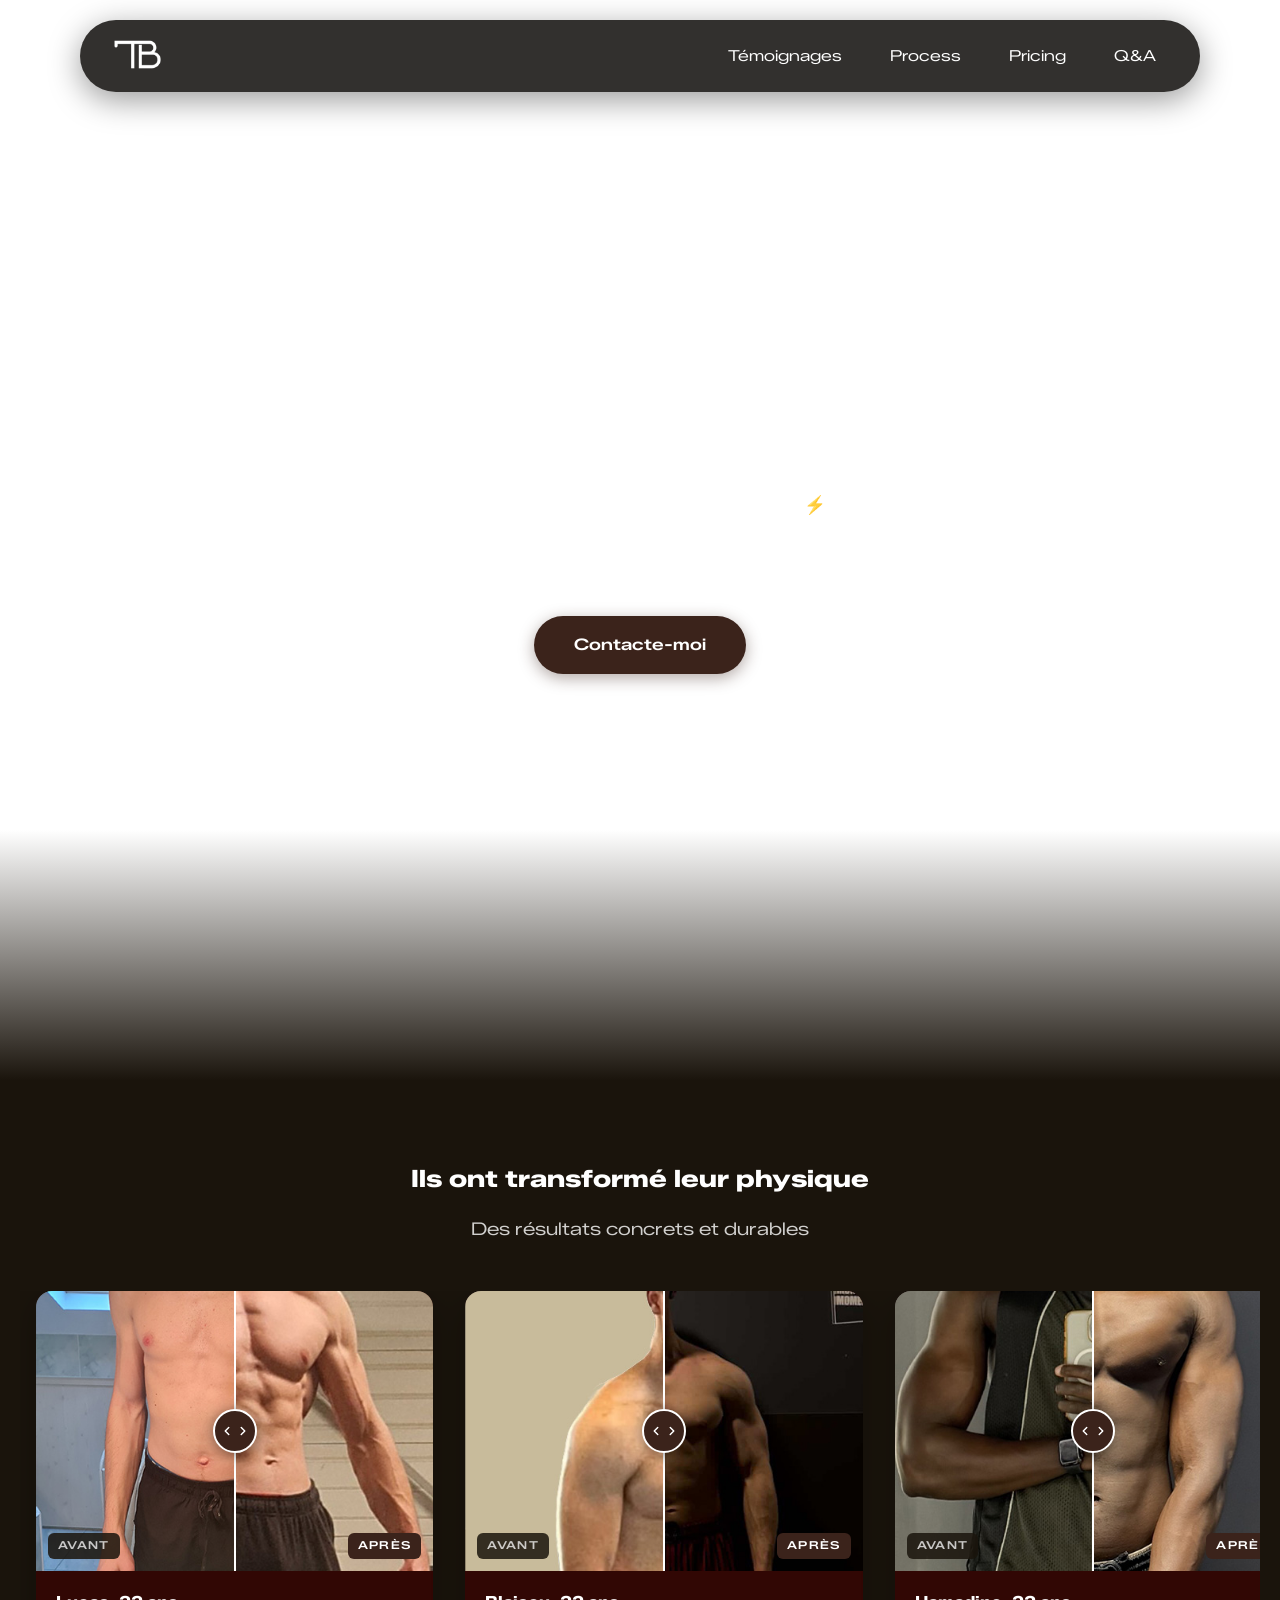
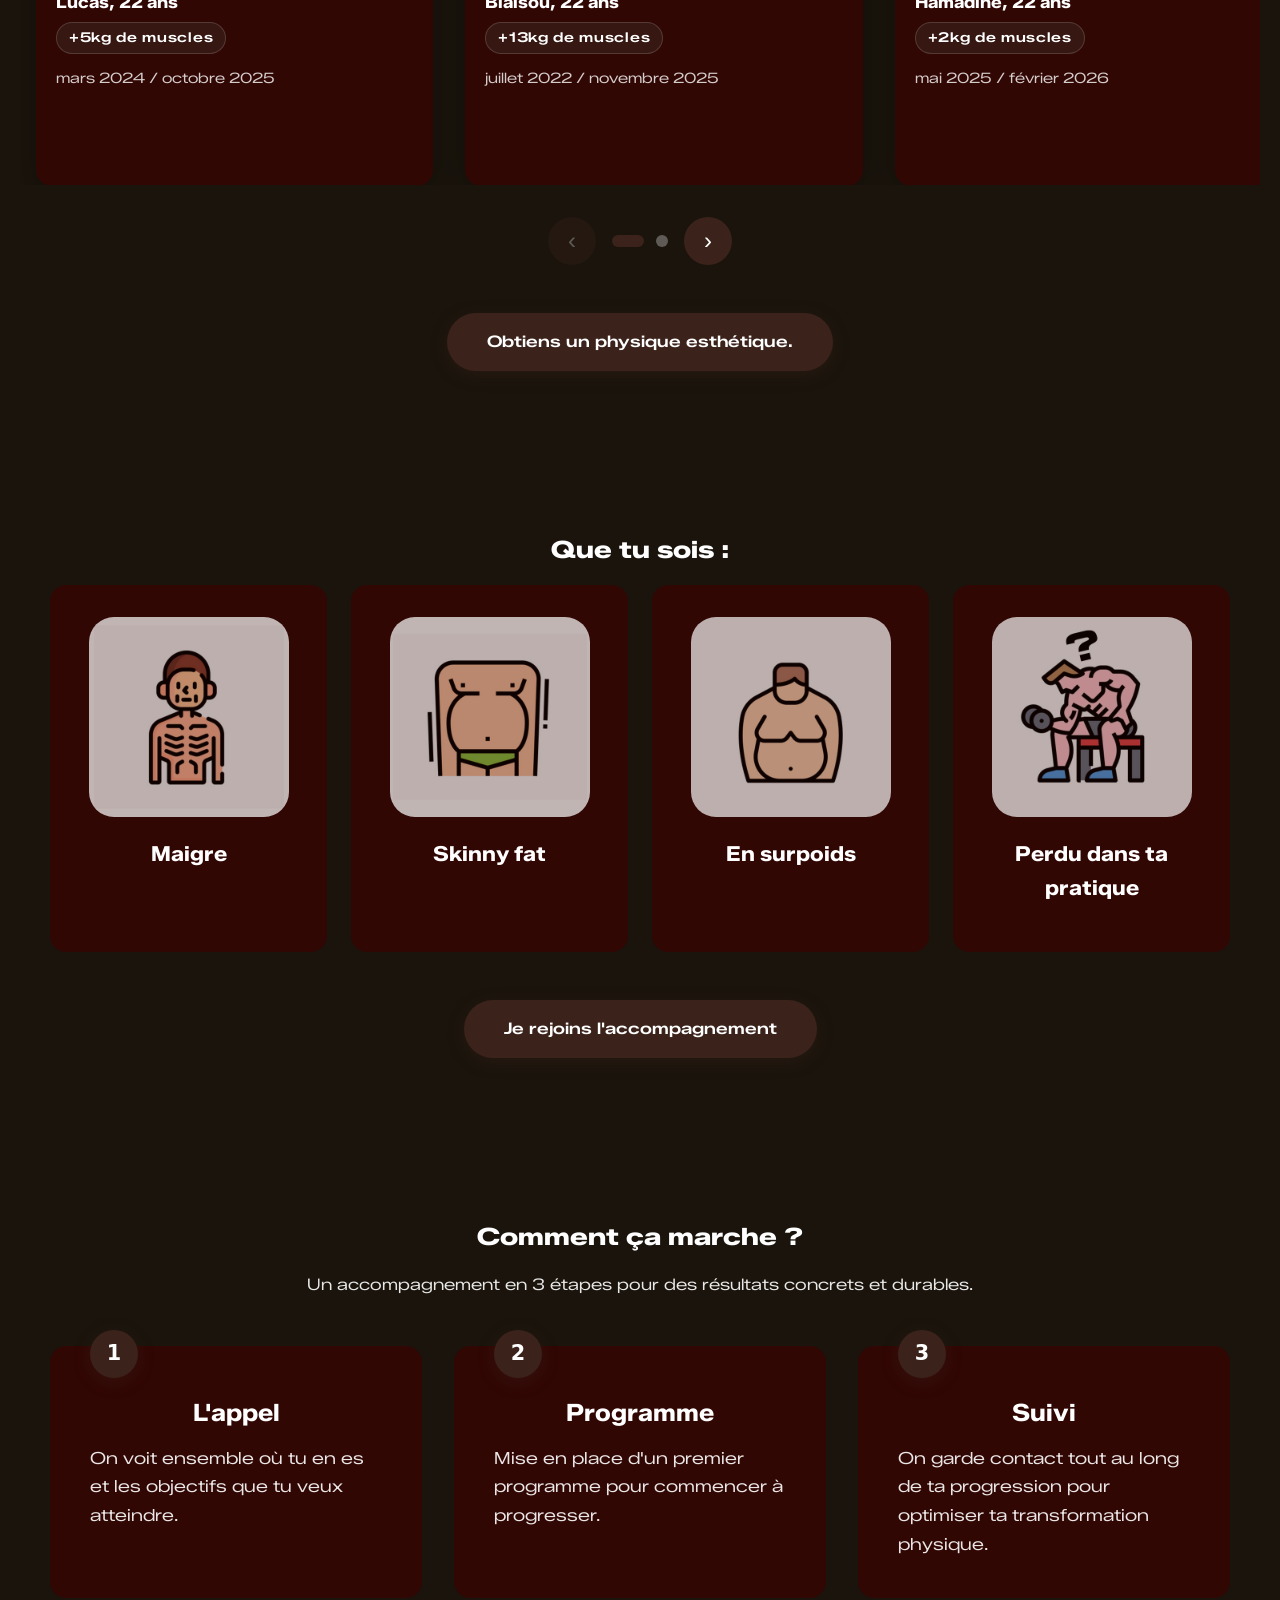
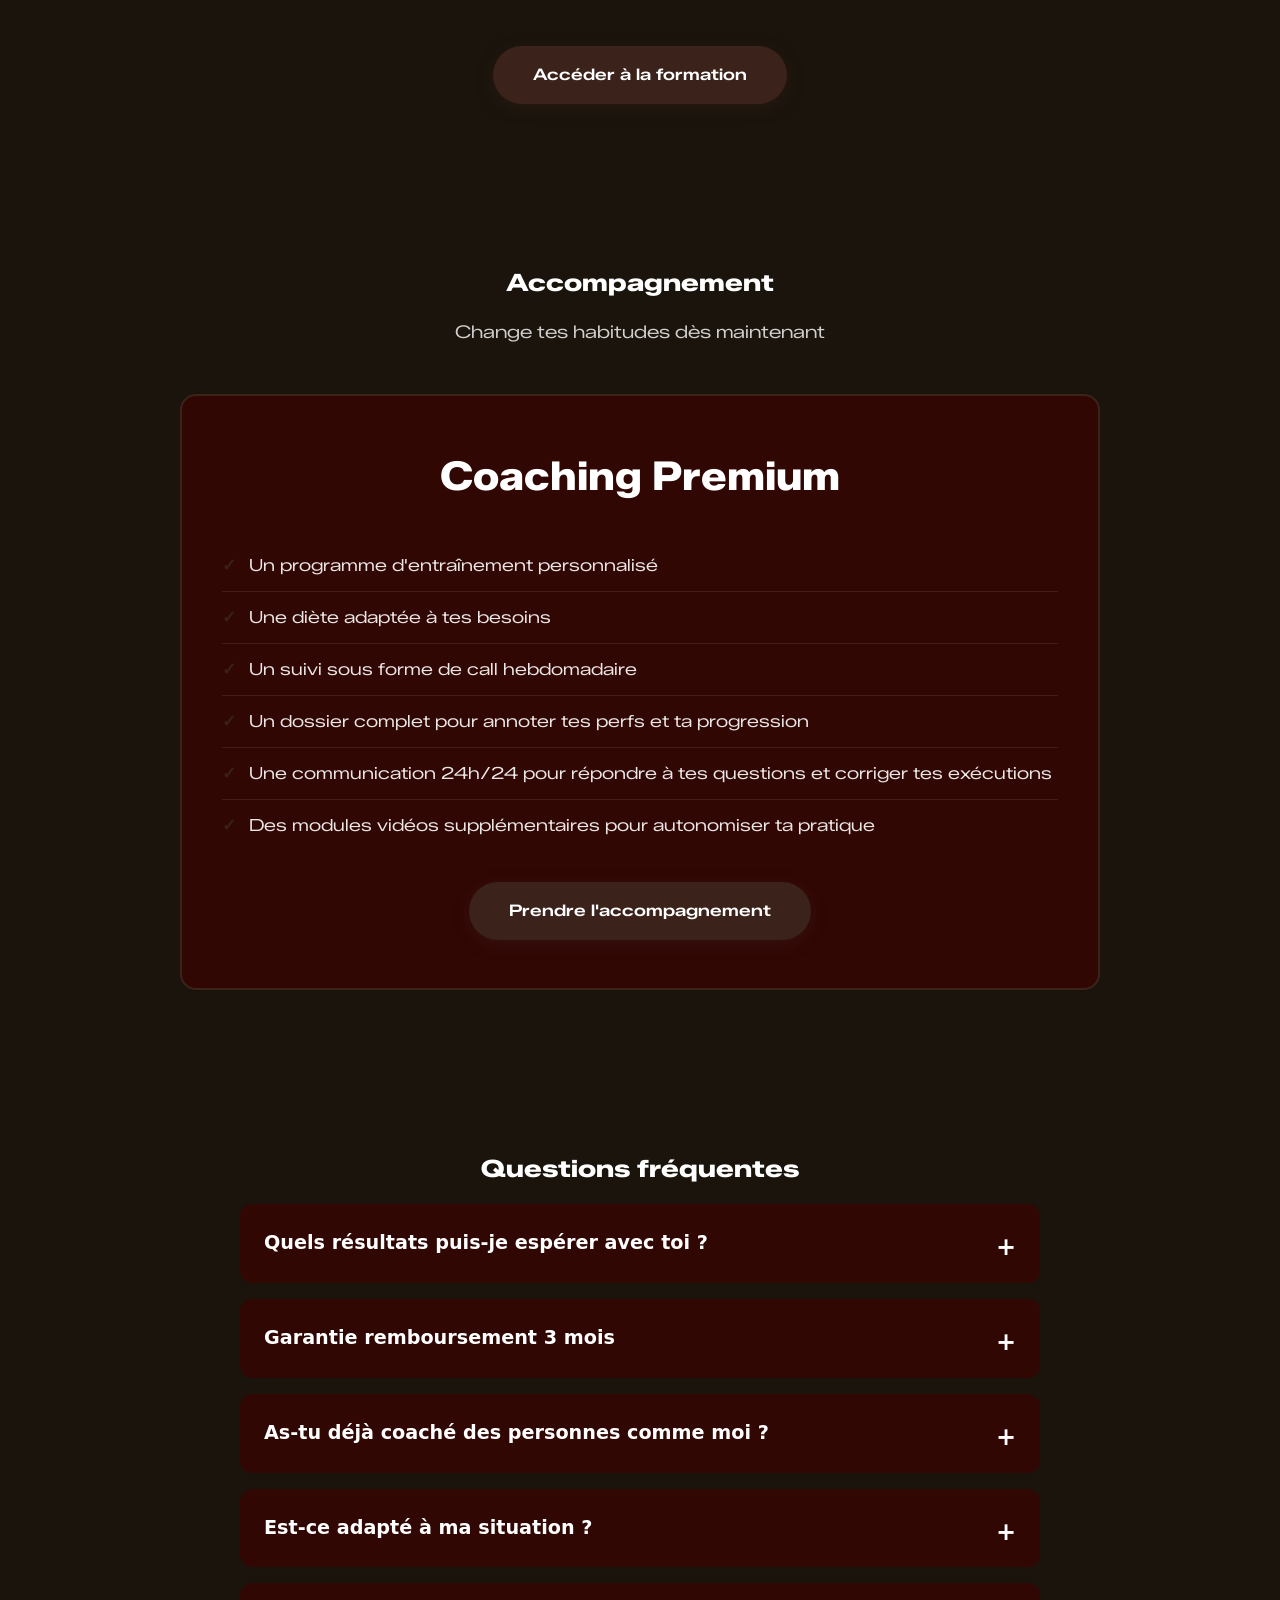
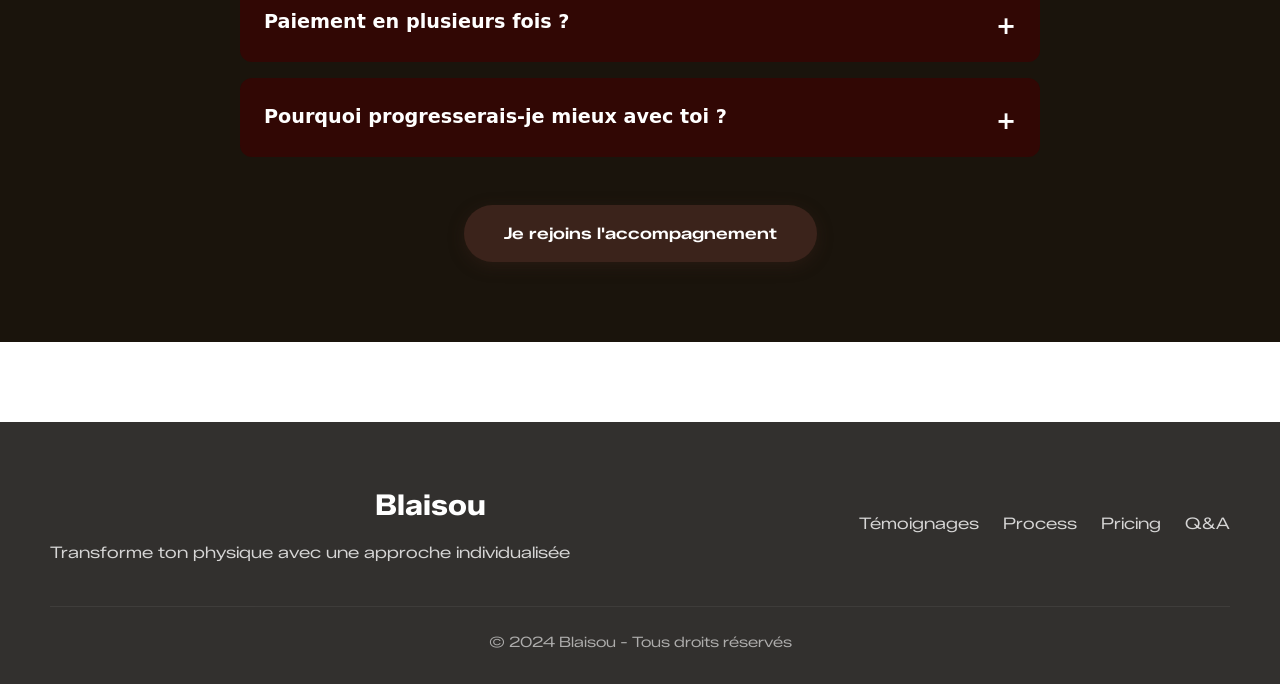
==== commit 586b2d9e: "nouvelle video" ====
--- a/index.html
+++ b/index.html
@@ -50,7 +50,7 @@
       <section class="hero">
         <video autoplay loop muted playsinline class="hero-video">
           <source
-            src="./Element_blaisou/Vidéo/reel-tom3.webm"
+            src="./Element_blaisou/Vidéo/reel-tom1_.mp4"
             type="video/mp4"
           />
         </video>
@@ -229,12 +229,12 @@
                   <div class="ba-wrap" data-pct="50">
                     <img
                       class="ba-img ba-before"
-                      src="./Element_blaisou/img_temoignage/Enzo-AP.PNG"
+                      src="./Element_blaisou/img_temoignage/Enzo-AP.JPG"
                       alt="Enzo avant"
                     />
                     <img
                       class="ba-img ba-after"
-                      src="./Element_blaisou/img_temoignage/Enzo-AV.JPG"
+                      src="./Element_blaisou/img_temoignage/Enzo-AV.PNG"
                       alt="Enzo après"
                     />
                     <div class="ba-divider"></div>
@@ -279,12 +279,12 @@
                   <div class="ba-wrap" data-pct="50">
                     <img
                       class="ba-img ba-before"
-                      src="./Element_blaisou/img_temoignage/ambroise-AP.jpg"
+                      src="./Element_blaisou/img_temoignage/ambroise-AP.PNG"
                       alt="Ambroise avant"
                     />
                     <img
                       class="ba-img ba-after"
-                      src="./Element_blaisou/img_temoignage/ambroise-AV.PNG"
+                      src="./Element_blaisou/img_temoignage/ambroise-AV.jpg"
                       alt="Ambroise après"
                     />
                     <div class="ba-divider"></div>
--- a/style.css
+++ b/style.css
@@ -15,16 +15,29 @@
 }
 
 body {
-  font-family: system-ui, -apple-system, BlinkMacSystemFont, "Segoe UI", Roboto, sans-serif;
+  font-family: system-ui, -apple-system, BlinkMacSystemFont, "Segoe UI", Roboto,
+    sans-serif;
   background-color: transparent;
   color: #ffffff;
   line-height: 1.6;
   padding-top: 0;
 }
 
-h1 { font-family: "Akira Expanded", sans-serif; }
-h2, a, p { font-family: "Zalando Sans Expanded", sans-serif; }
-h3 { font-family: "Zalando Sans SemiExpanded", sans-serif; }
+h1 {
+  font-family: "Akira Expanded", sans-serif;
+}
+h2,
+a,
+p {
+  font-family: "Zalando Sans Expanded", sans-serif;
+}
+h3 {
+  font-family: "Zalando Sans SemiExpanded", sans-serif;
+  font-size: 2.5rem;
+  font-weight: 800;
+  text-align: center;
+  margin-bottom: 16px;
+}
 
 main > section:not(.hero),
 footer {
@@ -35,7 +48,7 @@
 .container {
   max-width: 1200px;
   margin: 0 auto;
-  padding: 0 20px;
+  padding: 0 10px;
 }
 
 .container-1 {
@@ -95,9 +108,15 @@
   transition: all 0.3s ease;
 }
 
-.navbar-toggle.active span:nth-child(1) { transform: rotate(45deg) translate(7px, 7px); }
-.navbar-toggle.active span:nth-child(2) { opacity: 0; }
-.navbar-toggle.active span:nth-child(3) { transform: rotate(-45deg) translate(7px, -7px); }
+.navbar-toggle.active span:nth-child(1) {
+  transform: rotate(45deg) translate(7px, 7px);
+}
+.navbar-toggle.active span:nth-child(2) {
+  opacity: 0;
+}
+.navbar-toggle.active span:nth-child(3) {
+  transform: rotate(-45deg) translate(7px, -7px);
+}
 
 .navbar-links {
   display: flex;
@@ -115,12 +134,22 @@
   border-radius: 8px;
 }
 
-.navbar-links a:hover { opacity: 0.7; }
-.navbar-links a:focus { outline: 2px solid #ffffff; outline-offset: 2px; }
+.navbar-links a:hover {
+  opacity: 0.7;
+}
+.navbar-links a:focus {
+  outline: 2px solid #ffffff;
+  outline-offset: 2px;
+}
 
 @media (max-width: 767px) {
-  .navbar { max-width: 100%; padding: 0 12px; }
-  .navbar-toggle { display: flex; }
+  .navbar {
+    max-width: 100%;
+    padding: 0 12px;
+  }
+  .navbar-toggle {
+    display: flex;
+  }
 
   .navbar-links {
     position: fixed;
@@ -139,13 +168,22 @@
     z-index: 1001;
   }
 
-  .navbar-links.active { right: 0; }
-  .navbar-links a { font-size: 1.2rem; padding: 12px 24px; position: relative; z-index: 1002; }
+  .navbar-links.active {
+    right: 0;
+  }
+  .navbar-links a {
+    font-size: 1.2rem;
+    padding: 12px 24px;
+    position: relative;
+    z-index: 1002;
+  }
 
   .navbar-overlay {
     position: fixed;
-    top: 0; left: 0;
-    width: 100%; height: 100vh;
+    top: 0;
+    left: 0;
+    width: 100%;
+    height: 100vh;
     background-color: rgba(0, 0, 0, 0.7);
     opacity: 0;
     visibility: hidden;
@@ -153,7 +191,10 @@
     z-index: 999;
   }
 
-  .navbar-overlay.active { opacity: 1; visibility: visible; }
+  .navbar-overlay.active {
+    opacity: 1;
+    visibility: visible;
+  }
 }
 
 /* ===== HERO ===== */
@@ -169,27 +210,40 @@
 
 .hero-video {
   position: absolute;
-  top: 0; left: 0;
-  width: 100%; height: 100%;
+  top: 0;
+  left: 0;
+  width: 100%;
+  height: 100%;
   object-fit: cover;
   z-index: -2;
 }
 
-.hero::before { content: ""; height: 100vh; z-index: -1; }
+.hero::before {
+  content: "";
+  height: 100vh;
+  z-index: -1;
+}
 
 .hero::after {
   content: "";
   position: absolute;
-  bottom: 0; left: 0;
+  bottom: 0;
+  left: 0;
   width: 100%;
   height: 250px;
   background: linear-gradient(to bottom, transparent 0%, #1a140c 100%);
   z-index: 0;
 }
 
-.hero-content { display: grid; align-items: center; }
-
-.hero-text { text-align: center; margin: 0 auto; }
+.hero-content {
+  display: grid;
+  align-items: center;
+}
+
+.hero-text {
+  text-align: center;
+  margin: 0 auto;
+}
 
 .hero-text h1 {
   font-size: 2.5rem;
@@ -237,12 +291,23 @@
   box-shadow: 0 4px 16px rgba(59, 35, 27, 0.4);
 }
 
-.btn-primary:hover { transform: translateY(-2px); box-shadow: 0 6px 24px rgba(59, 35, 27, 0.6); }
-.btn-primary:focus { outline: 2px solid #ffffff; outline-offset: 2px; }
-.btn-primary:disabled { opacity: 0.5; cursor: not-allowed; }
+.btn-primary:hover {
+  transform: translateY(-2px);
+  box-shadow: 0 6px 24px rgba(59, 35, 27, 0.6);
+}
+.btn-primary:focus {
+  outline: 2px solid #ffffff;
+  outline-offset: 2px;
+}
+.btn-primary:disabled {
+  opacity: 0.5;
+  cursor: not-allowed;
+}
 
 /* ===== SECTIONS ===== */
-section { padding: 80px 0; }
+section {
+  padding: 80px 0;
+}
 
 .img-placeholder {
   border-radius: 16px;
@@ -282,7 +347,7 @@
 
 .testimonials-track {
   display: flex;
-  gap: 24px;
+  gap: -19px;
   transition: transform 0.5s ease;
   will-change: transform;
 }
@@ -329,7 +394,8 @@
 
 .ba-divider {
   position: absolute;
-  top: 0; bottom: 0;
+  top: 0;
+  bottom: 0;
   left: 50%;
   width: 2px;
   background: #ffffff;
@@ -342,7 +408,8 @@
   top: 50%;
   left: 50%;
   transform: translate(-50%, -50%);
-  width: 44px; height: 44px;
+  width: 44px;
+  height: 44px;
   border-radius: 50%;
   background: #3b231b;
   border: 2px solid #ffffff;
@@ -351,11 +418,12 @@
   justify-content: center;
   gap: 2px;
   cursor: ew-resize;
-  box-shadow: 0 2px 16px rgba(0,0,0,0.5);
+  box-shadow: 0 2px 16px rgba(0, 0, 0, 0.5);
 }
 
 .ba-handle svg {
-  width: 14px; height: 14px;
+  width: 14px;
+  height: 14px;
   stroke: #ffffff;
   flex-shrink: 0;
 }
@@ -376,7 +444,7 @@
 .ba-label--before {
   left: 12px;
   background: rgba(26, 20, 12, 0.85);
-  color: rgba(255,255,255,0.75);
+  color: rgba(255, 255, 255, 0.75);
 }
 
 .ba-label--after {
@@ -402,7 +470,7 @@
 .testimonial-result {
   display: inline-block;
   background: rgba(59, 35, 27, 0.6);
-  border: 1px solid rgba(255,255,255,0.15);
+  border: 1px solid rgba(255, 255, 255, 0.15);
   color: #ffffff;
   font-size: 0.85rem;
   font-weight: 600;
@@ -432,7 +500,8 @@
   background-color: #3b231b;
   color: #ffffff;
   border: none;
-  width: 48px; height: 48px;
+  width: 48px;
+  height: 48px;
   border-radius: 50%;
   font-size: 1.5rem;
   cursor: pointer;
@@ -442,14 +511,27 @@
   justify-content: center;
 }
 
-.carousel-btn:hover { background-color: #4d2e23; transform: scale(1.1); }
-.carousel-btn:focus { outline: 2px solid #ffffff; outline-offset: 2px; }
-.carousel-btn:disabled { opacity: 0.3; cursor: not-allowed; }
-
-.carousel-dots { display: flex; gap: 12px; }
+.carousel-btn:hover {
+  background-color: #4d2e23;
+  transform: scale(1.1);
+}
+.carousel-btn:focus {
+  outline: 2px solid #ffffff;
+  outline-offset: 2px;
+}
+.carousel-btn:disabled {
+  opacity: 0.3;
+  cursor: not-allowed;
+}
+
+.carousel-dots {
+  display: flex;
+  gap: 12px;
+}
 
 .carousel-dot {
-  width: 12px; height: 12px;
+  width: 12px;
+  height: 12px;
   border-radius: 50%;
   background-color: rgba(255, 255, 255, 0.3);
   border: none;
@@ -463,10 +545,19 @@
   border-radius: 6px;
 }
 
-.carousel-dot:hover { background-color: rgba(255, 255, 255, 0.5); }
-.carousel-dot:focus { outline: 2px solid #ffffff; outline-offset: 2px; border-radius: 4px; }
-
-.testimonials-cta { text-align: center; margin-top: 48px; }
+.carousel-dot:hover {
+  background-color: rgba(255, 255, 255, 0.5);
+}
+.carousel-dot:focus {
+  outline: 2px solid #ffffff;
+  outline-offset: 2px;
+  border-radius: 4px;
+}
+
+.testimonials-cta {
+  text-align: center;
+  margin-top: 48px;
+}
 
 /* ===== TARGET SECTION ===== */
 .target-grid {
@@ -484,11 +575,24 @@
   transition: transform 0.3s ease;
 }
 
-.target-card:hover { transform: translateY(-4px); }
-.target-card .img-placeholder { height: 200px; margin-bottom: 20px; }
-.target-card .img-placeholder img { max-height: 200px; border-radius: 25px; }
-.target-card h3 { font-size: 1.3rem; font-weight: 700; }
-.target-cta { text-align: center; }
+.target-card:hover {
+  transform: translateY(-4px);
+}
+.target-card .img-placeholder {
+  height: 200px;
+  margin-bottom: 20px;
+}
+.target-card .img-placeholder img {
+  max-height: 200px;
+  border-radius: 25px;
+}
+.target-card h3 {
+  font-size: 1.3rem;
+  font-weight: 700;
+}
+.target-cta {
+  text-align: center;
+}
 
 /* ===== PROCESS ===== */
 .process-intro {
@@ -515,10 +619,12 @@
 .process-step::before {
   content: attr(data-step);
   position: absolute;
-  top: -16px; left: 40px;
+  top: -16px;
+  left: 40px;
   background-color: #3b231b;
   color: #ffffff;
-  width: 48px; height: 48px;
+  width: 48px;
+  height: 48px;
   border-radius: 50%;
   display: flex;
   align-items: center;
@@ -528,16 +634,29 @@
   box-shadow: 0 4px 16px rgba(59, 35, 27, 0.4);
 }
 
-.process-step h3 { font-size: 1.5rem; font-weight: 700; margin-bottom: 12px; margin-top: 8px; }
-.process-step p { font-size: 1.05rem; opacity: 0.9; line-height: 1.7; }
-.process-cta { text-align: center; }
+.process-step h3 {
+  font-size: 1.5rem;
+  font-weight: 700;
+  margin-bottom: 12px;
+  margin-top: 8px;
+}
+.process-step p {
+  font-size: 1.05rem;
+  opacity: 0.9;
+  line-height: 1.7;
+}
+.process-cta {
+  text-align: center;
+}
 
 /* ===== PRICING ===== */
-.pricing-features li { font-family: "Zalando Sans Expanded", sans-serif; }
+.pricing-features li {
+  font-family: "Zalando Sans Expanded", sans-serif;
+}
 
 .pricing-grid {
-  display: grid;
-  grid-template-columns: 1fr;
+  /*display: grid;
+  grid-template-columns: 1fr;*/
   gap: 32px;
   max-width: 920px;
   margin: 0 auto;
@@ -551,7 +670,9 @@
   position: relative;
 }
 
-.pricing-card.active { border: 2px solid #3b231b; }
+.pricing-card.active {
+  border: 2px solid #3b231b;
+}
 
 .pricing-price {
   font-size: 3rem;
@@ -572,7 +693,9 @@
   opacity: 0.9;
 }
 
-.pricing-features li:last-child { border-bottom: none; }
+.pricing-features li:last-child {
+  border-bottom: none;
+}
 
 .pricing-features li::before {
   content: "✓ ";
@@ -582,7 +705,10 @@
 }
 
 /* ===== Q&A ===== */
-.qa-list { max-width: 800px; margin: 0 auto 48px; }
+.qa-list {
+  max-width: 800px;
+  margin: 0 auto 48px;
+}
 
 details {
   background-color: #310704;
@@ -594,7 +720,9 @@
   transition: background-color 0.3s ease;
 }
 
-details:hover { background-color: #3d0905; }
+details:hover {
+  background-color: #3d0905;
+}
 
 summary {
   font-size: 1.2rem;
@@ -606,19 +734,29 @@
   transition: color 0.3s ease;
 }
 
-summary::-webkit-details-marker { display: none; }
+summary::-webkit-details-marker {
+  display: none;
+}
 
 summary::after {
   content: "+";
   position: absolute;
-  right: 0; top: 0;
+  right: 0;
+  top: 0;
   font-size: 1.5rem;
   font-weight: 800;
   transition: transform 0.3s ease, color 0.3s ease;
 }
 
-details[open] summary::after { transform: rotate(45deg); color: #ffffff; }
-summary:focus { outline: 2px solid #ffffff; outline-offset: 2px; border-radius: 8px; }
+details[open] summary::after {
+  transform: rotate(45deg);
+  color: #ffffff;
+}
+summary:focus {
+  outline: 2px solid #ffffff;
+  outline-offset: 2px;
+  border-radius: 8px;
+}
 
 .qa-answer {
   display: grid;
@@ -627,8 +765,12 @@
   overflow: hidden;
 }
 
-details[open] .qa-answer { grid-template-rows: 1fr; }
-.qa-answer-inner { min-height: 0; }
+details[open] .qa-answer {
+  grid-template-rows: 1fr;
+}
+.qa-answer-inner {
+  min-height: 0;
+}
 
 .qa-answer p {
   margin-top: 16px;
@@ -637,7 +779,9 @@
   opacity: 0.9;
 }
 
-.qa-cta { text-align: center; }
+.qa-cta {
+  text-align: center;
+}
 
 /* ===== FOOTER ===== */
 footer {
@@ -653,13 +797,34 @@
   margin-bottom: 40px;
 }
 
-.footer-brand h3 { font-size: 1.8rem; font-weight: 700; margin-bottom: 12px; }
-.footer-brand p { opacity: 0.8; }
-
-.footer-links { display: flex; flex-wrap: wrap; gap: 24px; }
-.footer-links a { color: #ffffff; text-decoration: none; opacity: 0.8; transition: opacity 0.3s ease; }
-.footer-links a:hover { opacity: 1; }
-.footer-links a:focus { outline: 2px solid #ffffff; outline-offset: 2px; border-radius: 4px; }
+.footer-brand h3 {
+  font-size: 1.8rem;
+  font-weight: 700;
+  margin-bottom: 12px;
+}
+.footer-brand p {
+  opacity: 0.8;
+}
+
+.footer-links {
+  display: flex;
+  flex-wrap: wrap;
+  gap: 24px;
+}
+.footer-links a {
+  color: #ffffff;
+  text-decoration: none;
+  opacity: 0.8;
+  transition: opacity 0.3s ease;
+}
+.footer-links a:hover {
+  opacity: 1;
+}
+.footer-links a:focus {
+  outline: 2px solid #ffffff;
+  outline-offset: 2px;
+  border-radius: 4px;
+}
 
 .footer-bottom {
   text-align: center;
@@ -676,23 +841,52 @@
     margin: 0 16px;
   }
 
-  .ba-wrap { height: 240px; }
-}
-
-@media (min-width: 768px) and (max-width: 1023px) {
+  .ba-wrap {
+    height: 240px;
+  }
+}
+@media (max-width: 1023px) {
   .testimonial-card {
-    flex: 0 0 calc(50% - 12px);
-  }
-}
-
-@media (min-width: 400px) {
-  .hero-content { grid-template-columns: 1fr; }
-  .hero-text h1 { font-size: 2rem; }
-  .target-grid { grid-template-columns: repeat(1, 1fr); }
-  .process-steps { grid-template-columns: 1fr; }
-  .pricing-grid { grid-template-columns: repeat(1, 1fr); }
-  .footer-content { grid-template-columns: 2fr 1fr; align-items: center; }
-  .footer-links { justify-content: flex-end; }
+    flex: 0 0 calc(98% - 32px);
+    margin: 0 16px;
+  }
+}
+@media (min-width: 768px) {
+  .testimonial-card {
+    flex: 0 0 calc(95% - 32px);
+    margin: 0 16px;
+  }
+}
+
+@media (min-width: 350px) {
+  .hero-content {
+    grid-template-columns: 1fr;
+  }
+  .hero-text h1 {
+    font-size: 2rem;
+  }
+  .section-title {
+    font-size: 1.5rem;
+    font-weight: 800;
+    text-align: center;
+    margin-bottom: 16px;
+  }
+  .target-grid {
+    grid-template-columns: repeat(1, 1fr);
+  }
+  .process-steps {
+    grid-template-columns: 1fr;
+  }
+  .pricing-grid {
+    grid-template-columns: repeat(1, 1fr);
+  }
+  .footer-content {
+    grid-template-columns: 2fr 1fr;
+    align-items: center;
+  }
+  .footer-links {
+    justify-content: flex-end;
+  }
 }
 
 @media (min-width: 1024px) {
@@ -700,6 +894,10 @@
     flex: 0 0 calc(33.333% - 16px);
   }
 
-  .target-grid { grid-template-columns: repeat(4, 1fr); }
-  .process-steps { grid-template-columns: repeat(3, 1fr); }
-}
+  .target-grid {
+    grid-template-columns: repeat(4, 1fr);
+  }
+  .process-steps {
+    grid-template-columns: repeat(3, 1fr);
+  }
+}
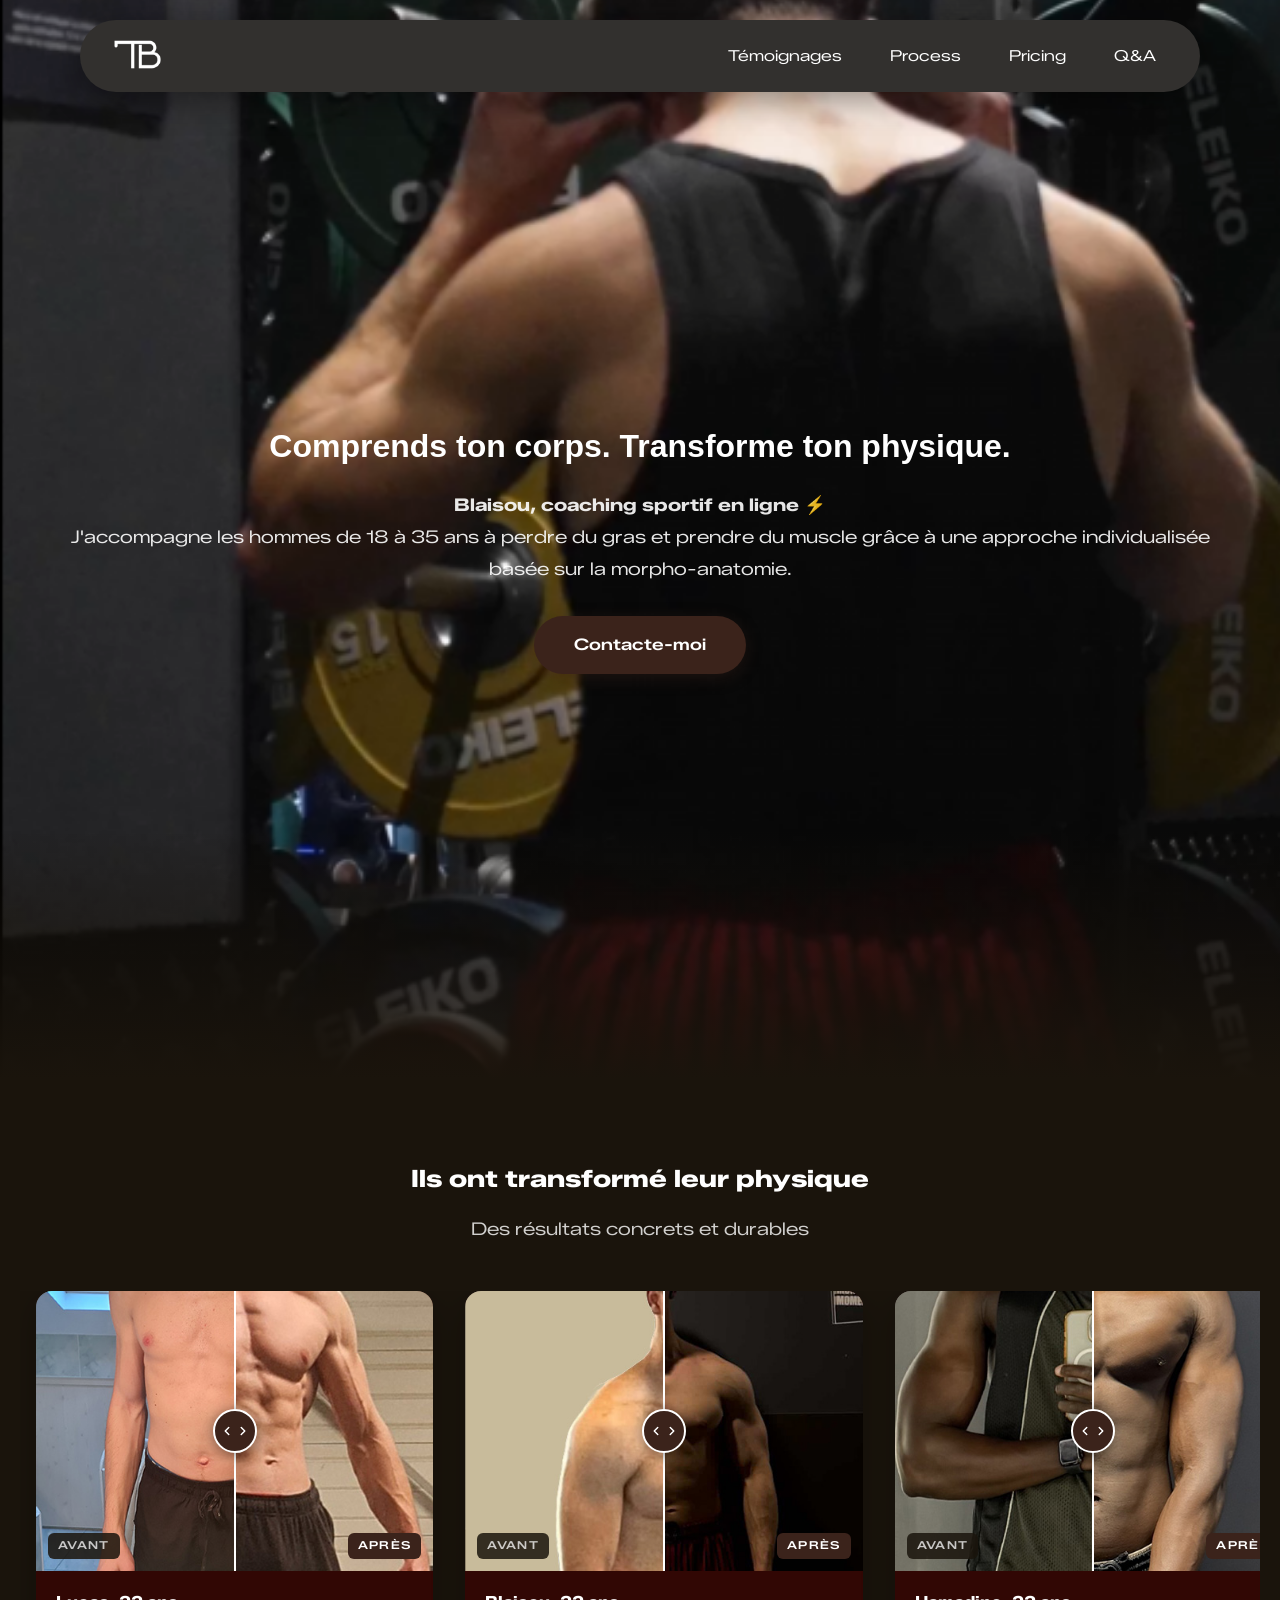
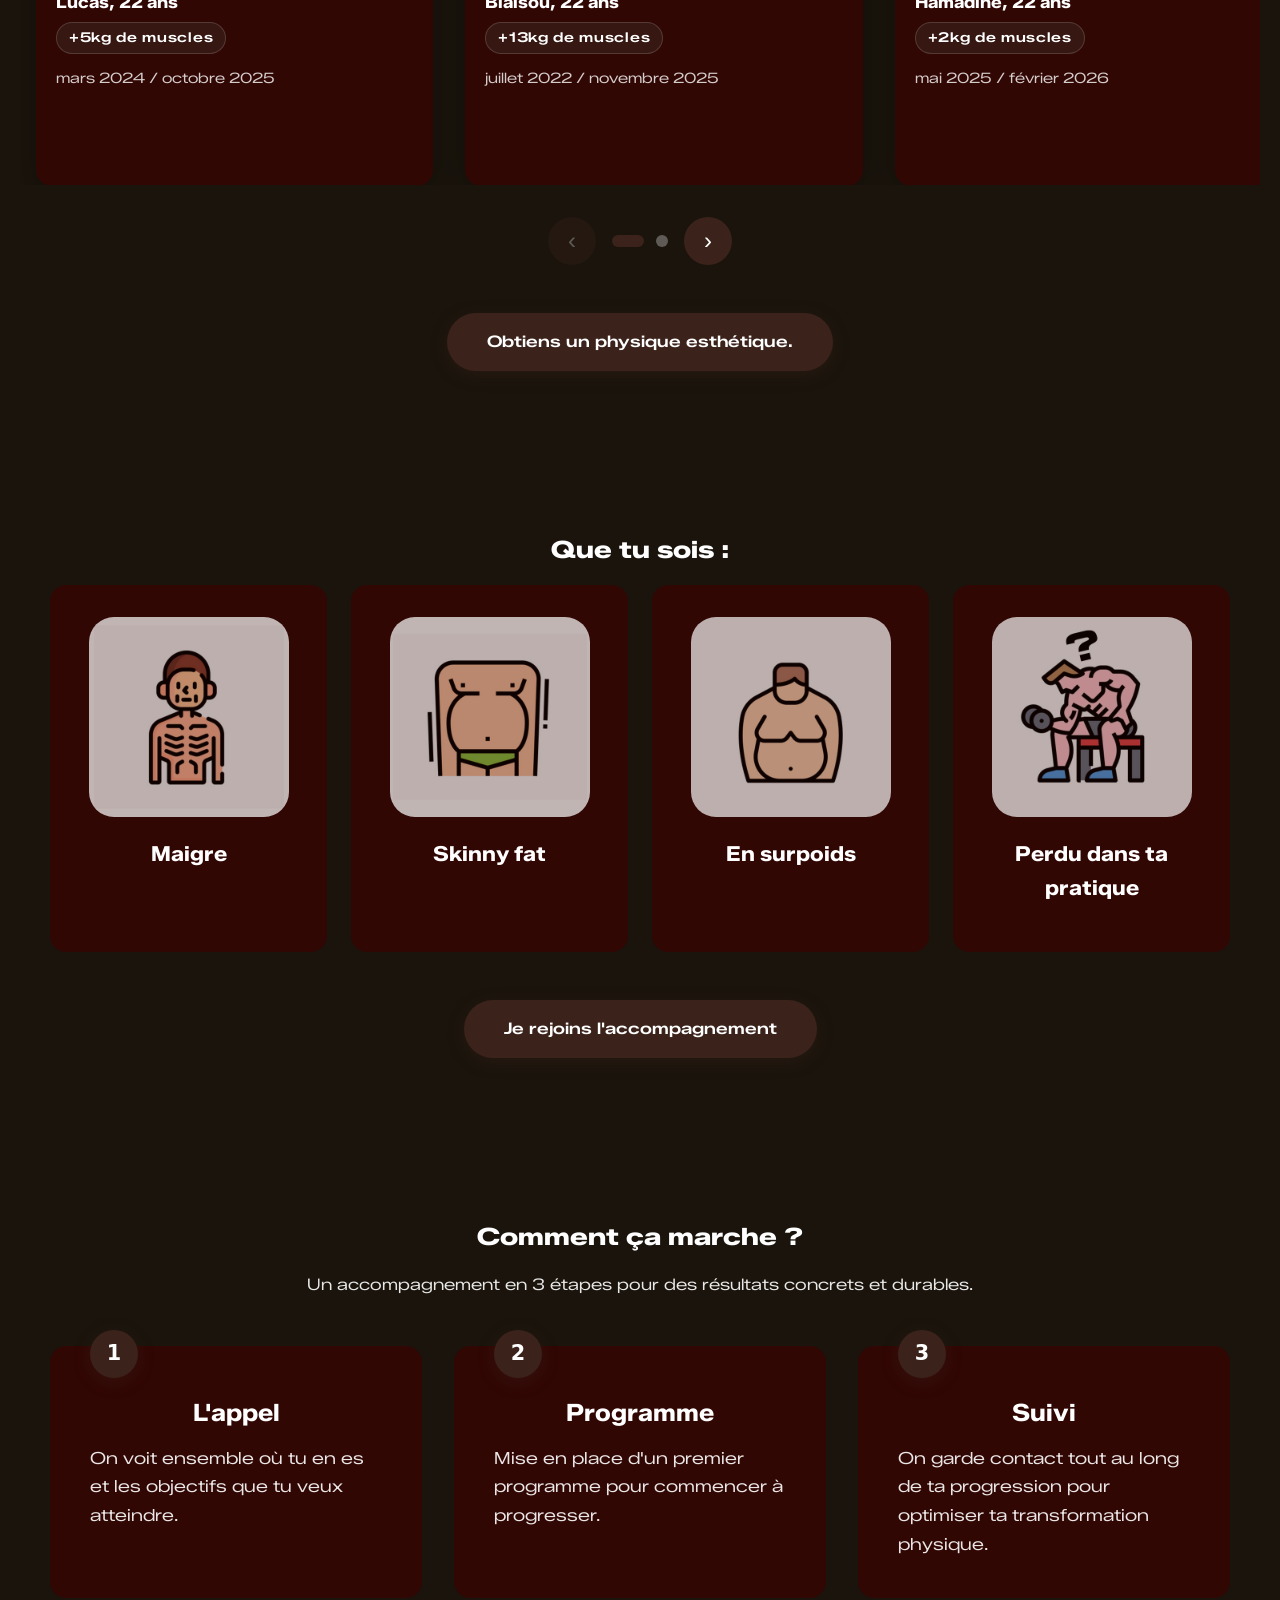
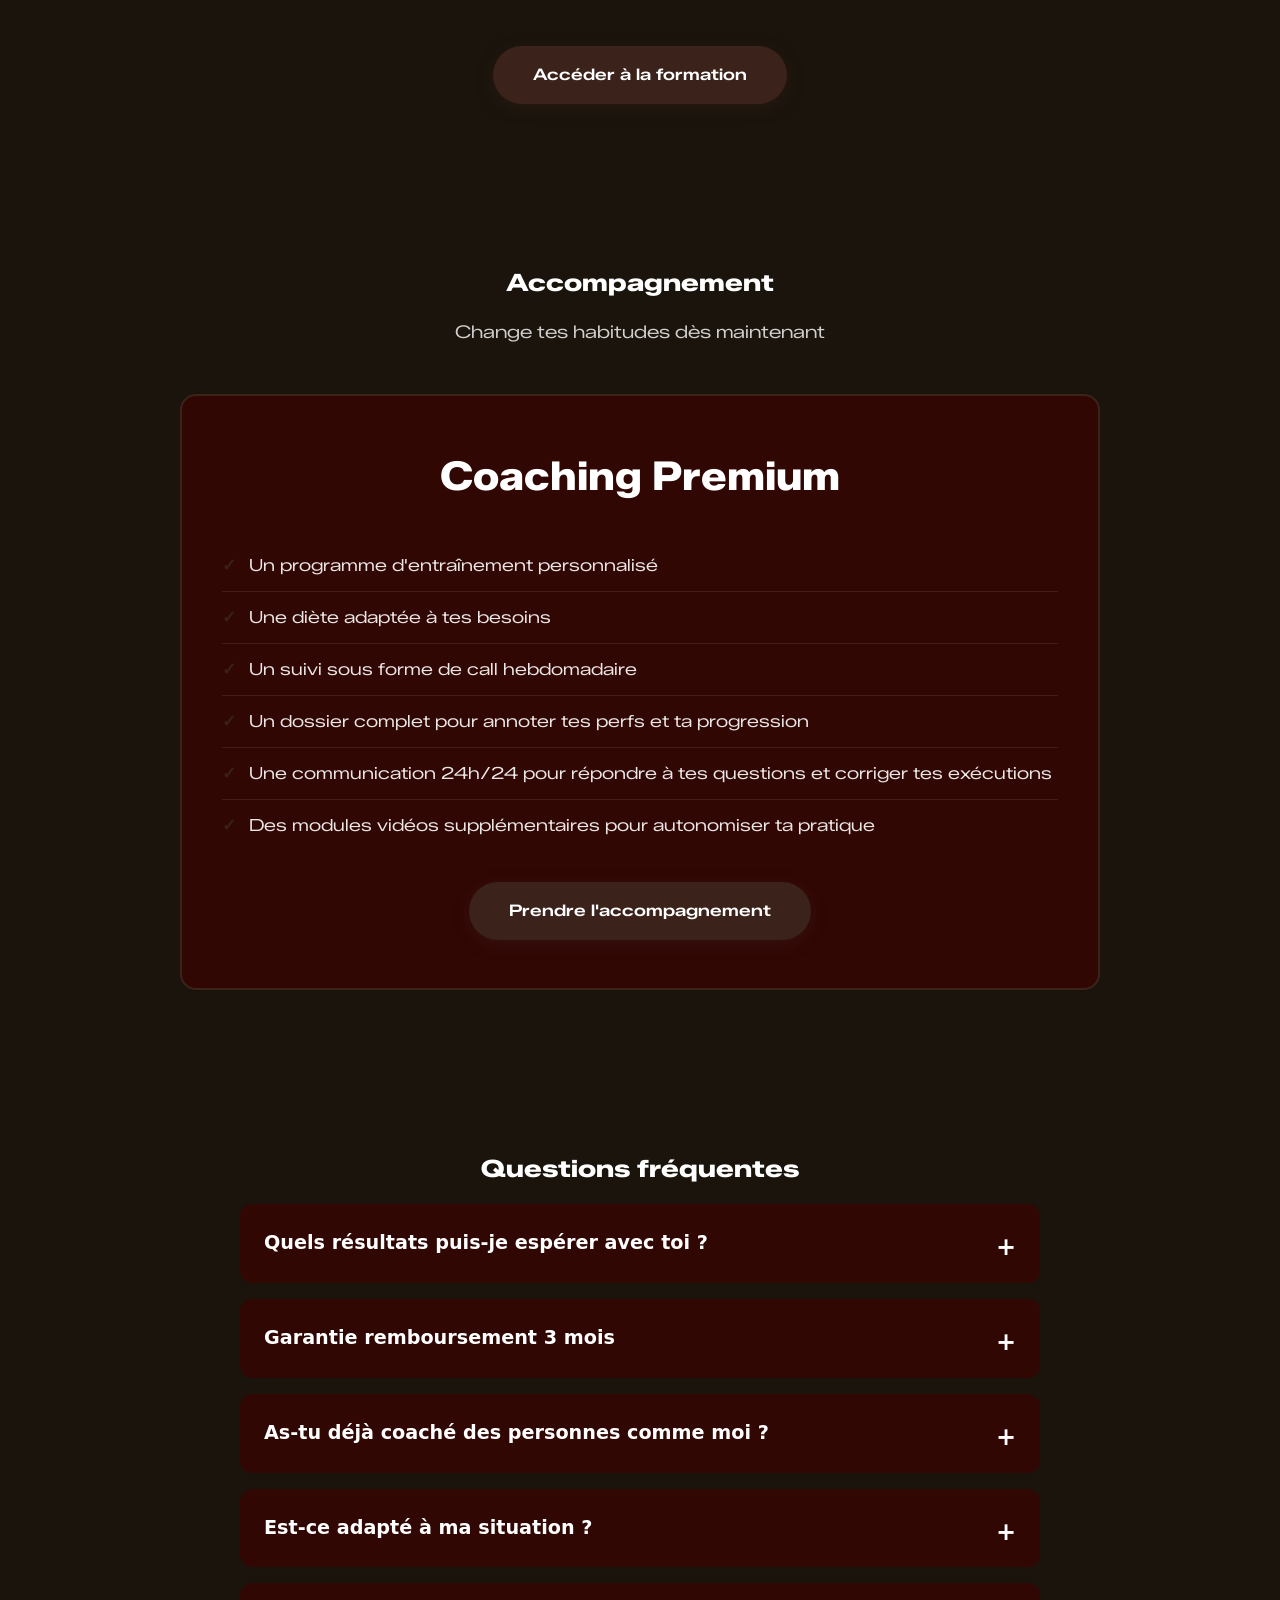
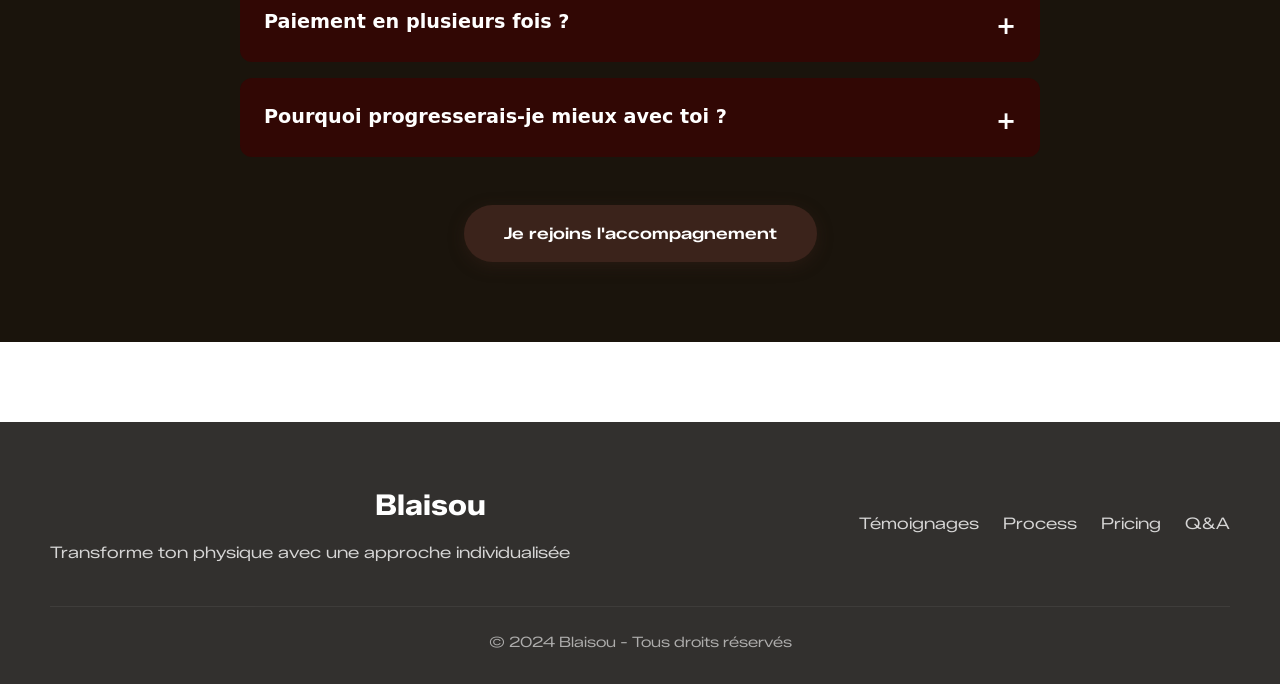
==== commit 2f55422c: "poster hero-section ajouté" ====
--- a/index.html
+++ b/index.html
@@ -48,11 +48,15 @@
     <main>
       <!-- HERO SECTION -->
       <section class="hero">
-        <video autoplay loop muted playsinline class="hero-video">
-          <source
-            src="./Element_blaisou/Vidéo/reel-tom1_.mp4"
-            type="video/mp4"
-          />
+        <video
+          autoplay
+          loop
+          muted
+          playsinline
+          class="hero-video"
+          poster="./Element_blaisou/img_blaisou/Tom.png"
+        >
+          <source src="./Element_blaisou/Vidéo/Tom.mp4" type="video/mp4" />
         </video>
         <div class="container">
           <div class="hero-content">
